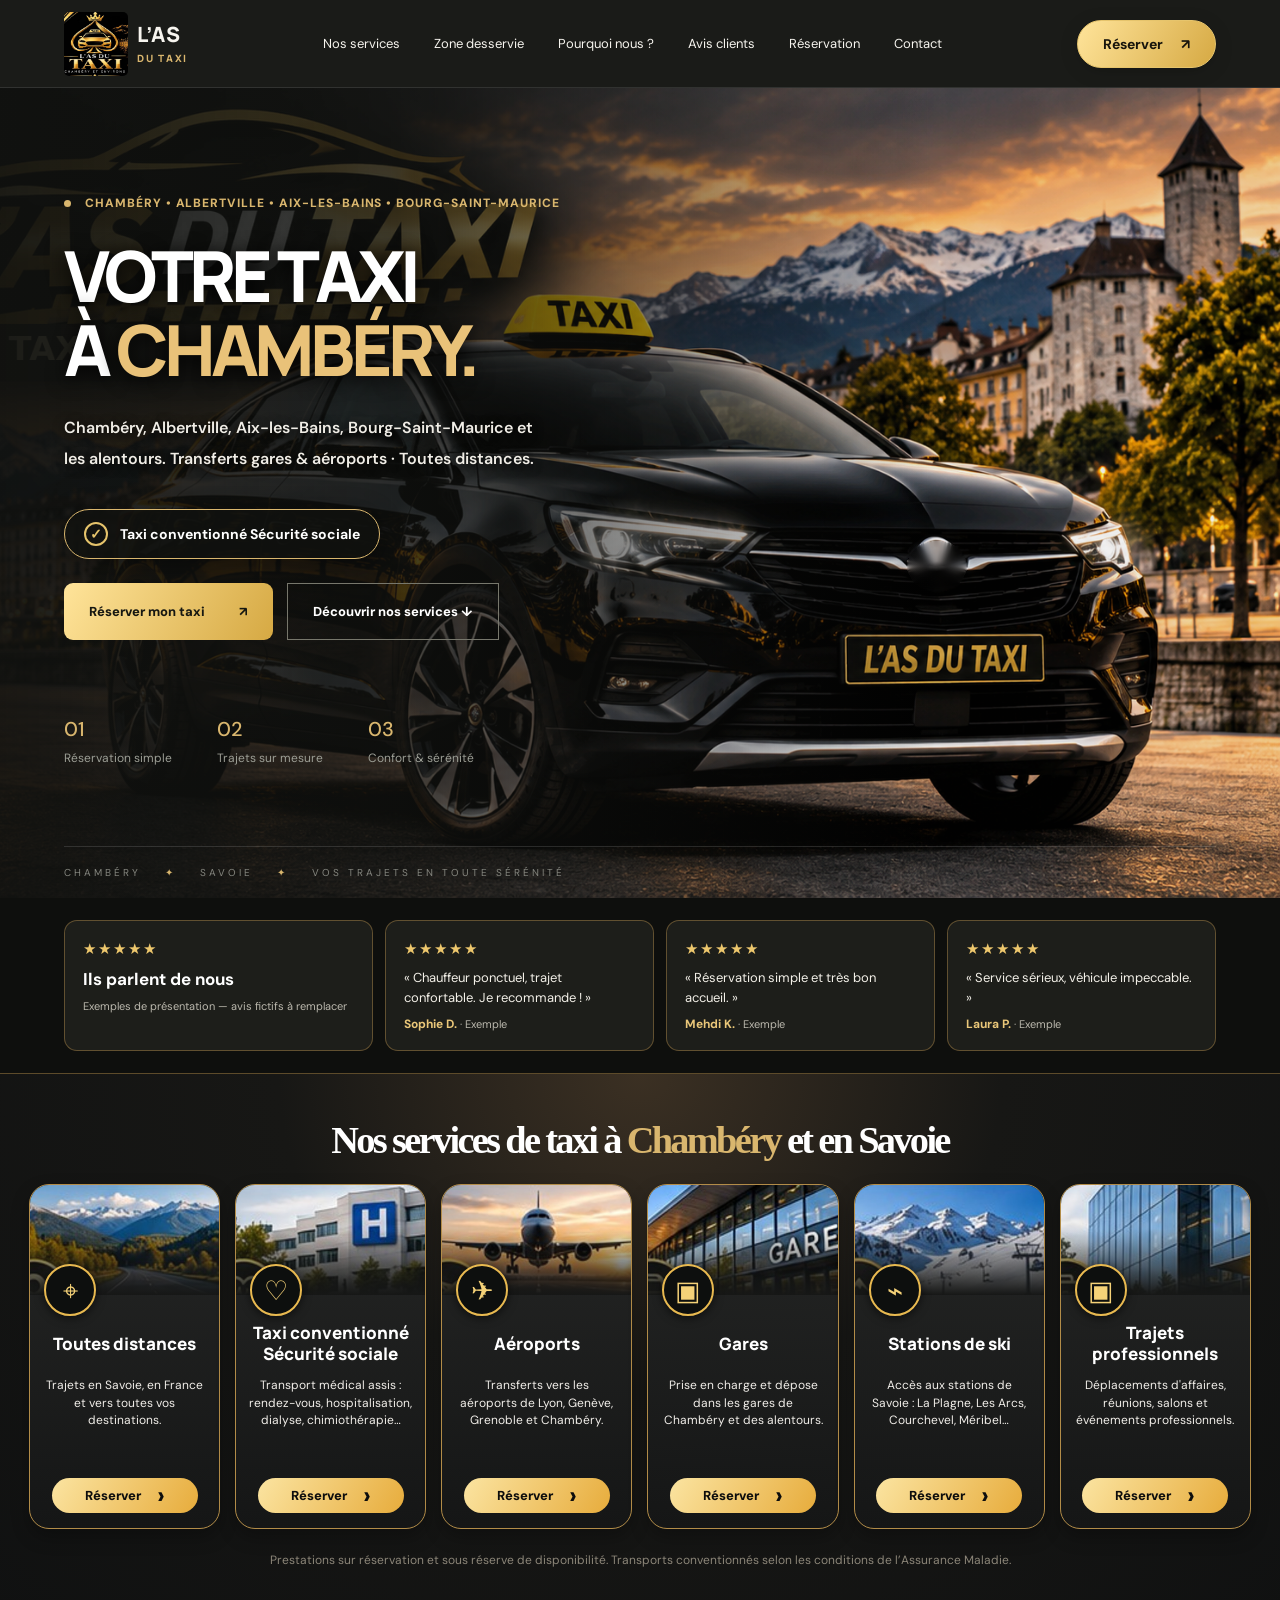
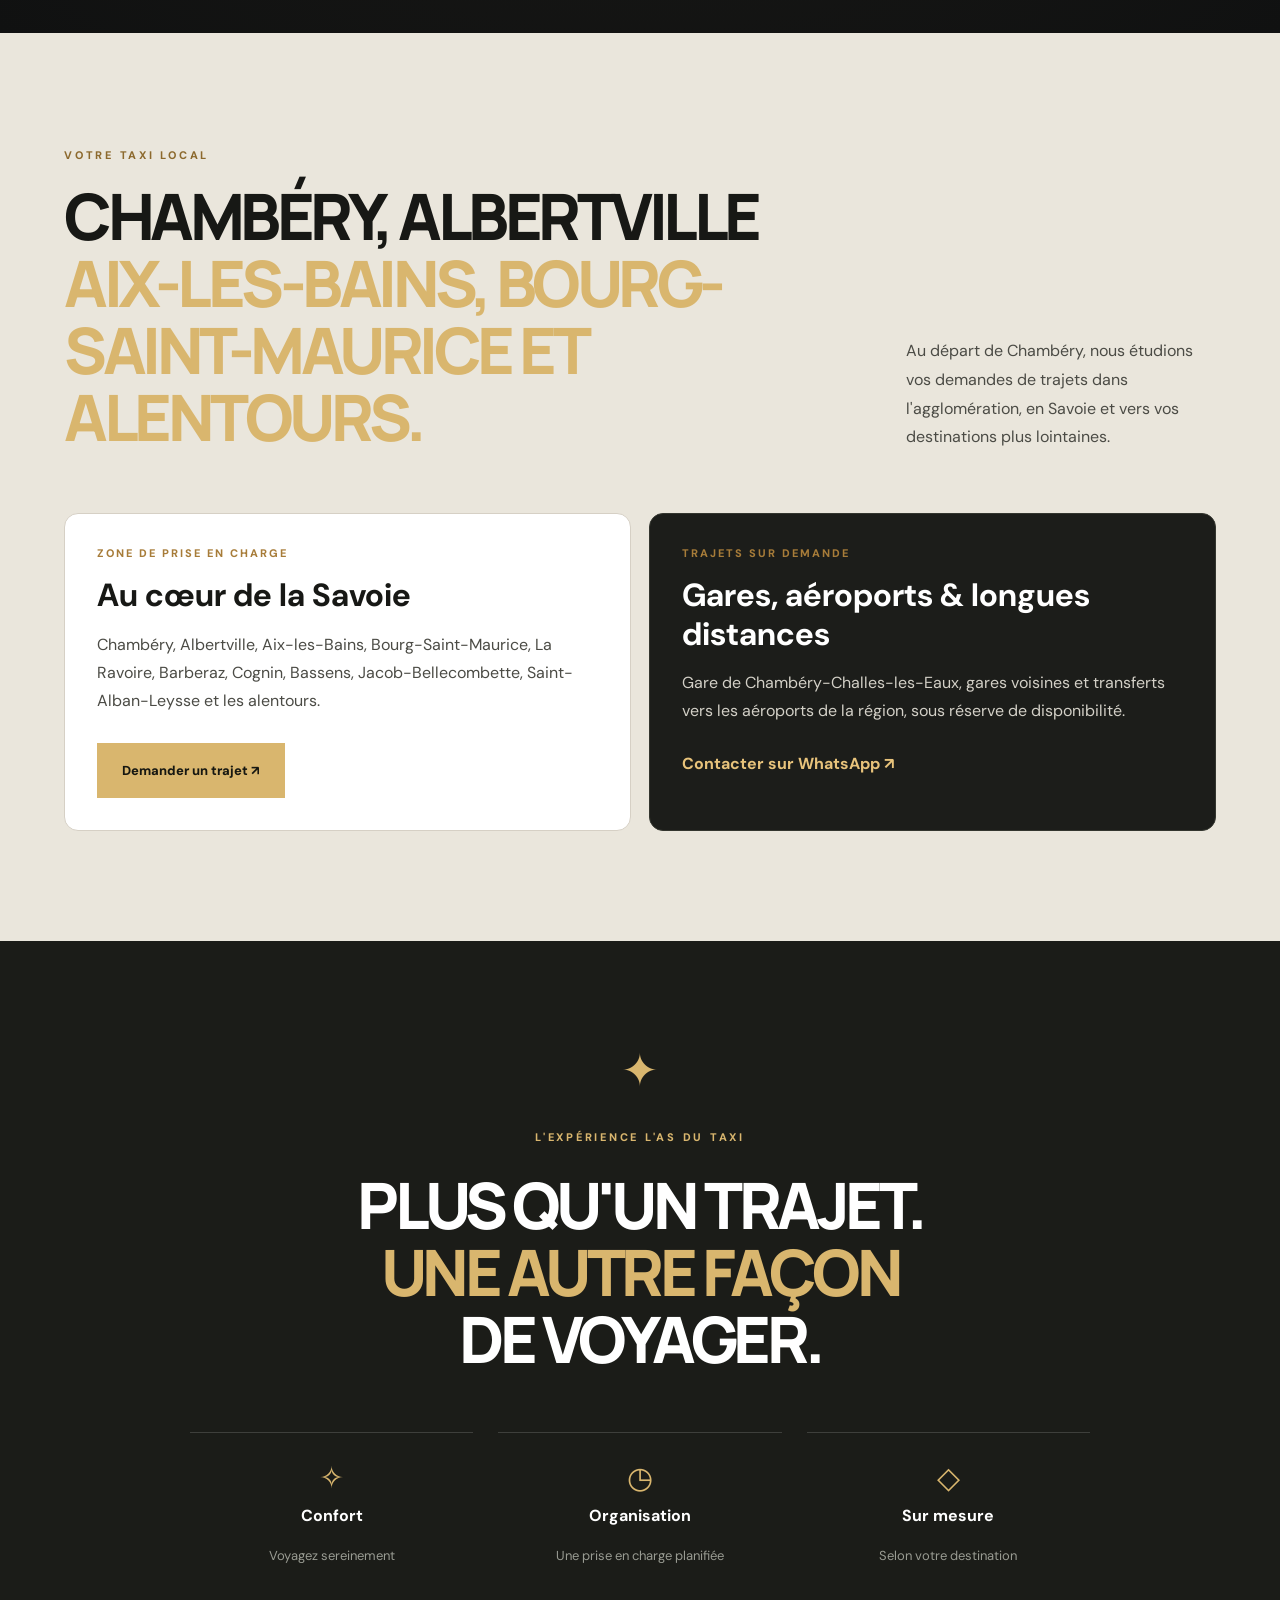
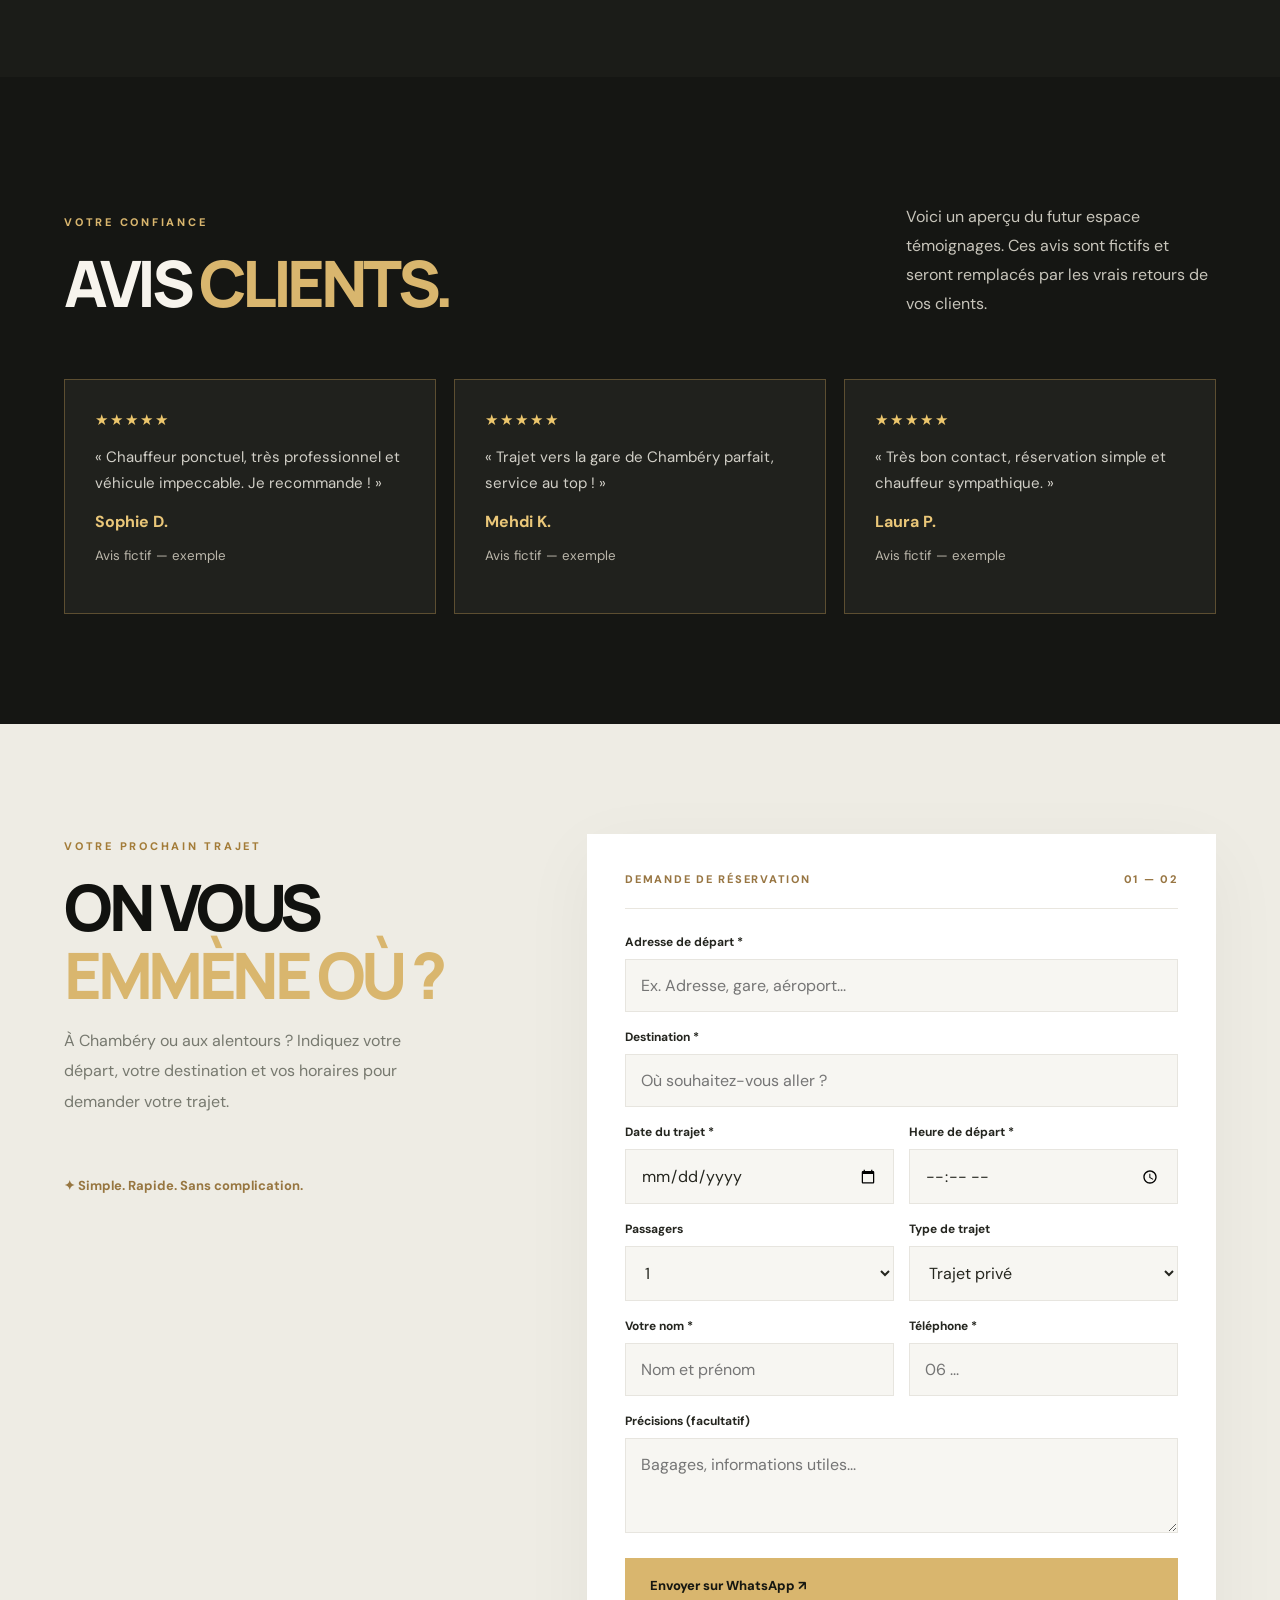
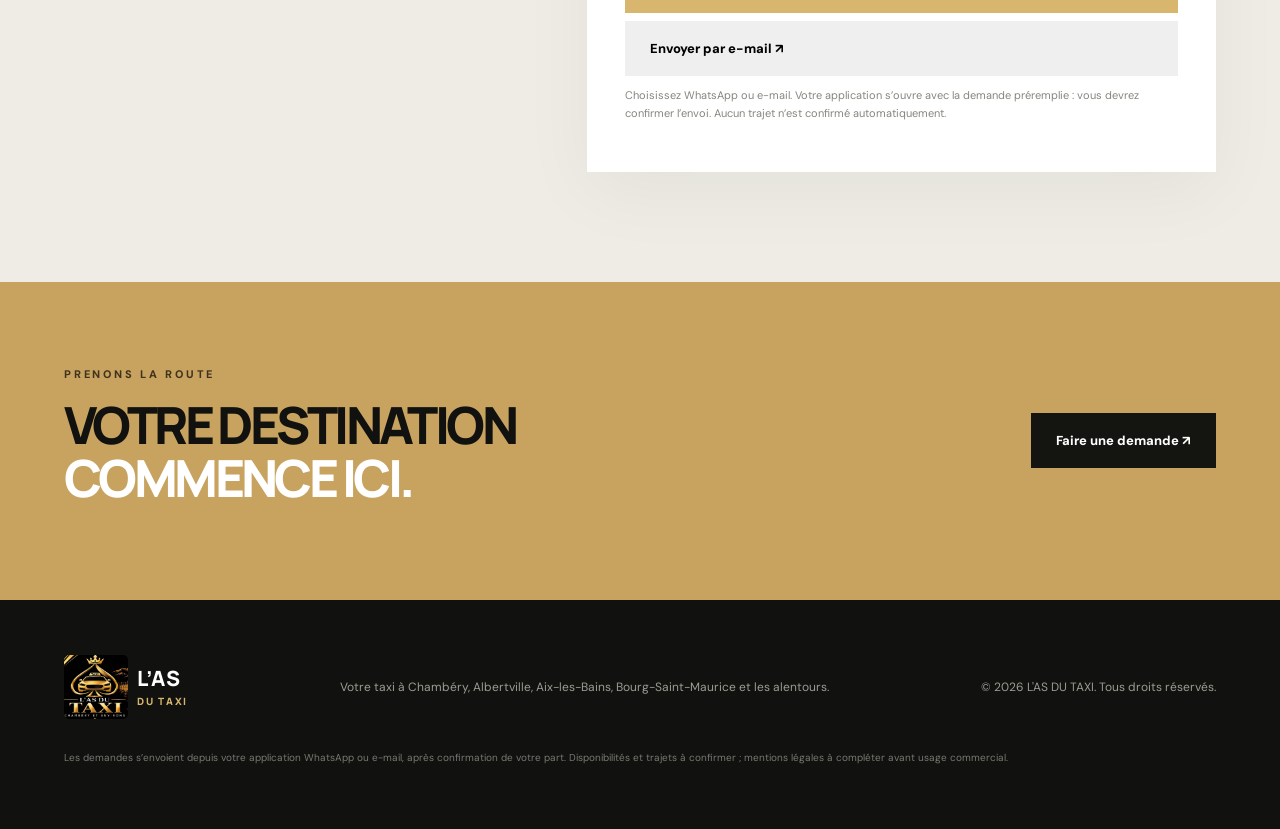
==== index.html @ c6fd7fb4 "Add files via upload" ====
<!doctype html><html lang="fr"><head><meta charset="UTF-8"><meta name="viewport" content="width=device-width, initial-scale=1"><meta name="theme-color" content="#11120f"><meta name="description" content="L'AS DU TAXI à Chambéry et ses alentours : trajets privés, gare de Chambéry, aéroports et déplacements en Savoie. Demandez votre réservation par WhatsApp ou e-mail."><title>L'AS DU TAXI | Taxi à Chambéry et ses alentours</title><link rel="preconnect" href="https://fonts.googleapis.com"><link rel="preconnect" href="https://fonts.gstatic.com" crossorigin><link href="https://fonts.googleapis.com/css2?family=DM+Sans:wght@400;500;600;700&family=Manrope:wght@400;500;600;700;800&display=swap" rel="stylesheet"><link rel="stylesheet" href="/style.css"></head><body><header class="header"><a class="brand" href="#accueil"><img class="brand-logo" src="/logo-las-du-taxi.jpg" alt="Logo L’AS DU TAXI, couronne et voiture dans un as de pique"><span class="brand-wordmark">L’AS <small>DU TAXI</small></span></a><nav id="nav"><a href="#services">Nos services</a><a href="#zone">Zone desservie</a><a href="#avantages">Pourquoi nous ?</a><a href="#avis">Avis clients</a><a href="#reservation">Réservation</a><a href="#contact">Contact</a></nav><a class="header-cta" href="#reservation">Réserver <span>↗</span></a><button class="menu" id="menu" aria-label="Ouvrir le menu" aria-expanded="false">☰</button></header><main><section class="hero" id="accueil"><div class="hero-glow"></div><div class="hero-inner"><div class="eyebrow"><span class="dot"></span> CHAMBÉRY • ALBERTVILLE • AIX-LES-BAINS • BOURG-SAINT-MAURICE</div><h1>VOTRE TAXI<br>À <em>CHAMBÉRY.</em></h1><p>Chambéry, Albertville, Aix-les-Bains, Bourg-Saint-Maurice et les alentours. Transferts gares &amp; aéroports · Toutes distances.</p><div class="hero-conventionne"><span aria-hidden="true">✓</span> Taxi conventionné Sécurité sociale</div><div class="hero-actions"><a class="btn btn-gold" href="#reservation">Réserver mon taxi <span>↗</span></a><a class="btn btn-outline" href="#services">Découvrir nos services ↓</a></div><div class="hero-facts"><div><strong>01</strong><span>Réservation simple</span></div><div><strong>02</strong><span>Trajets sur mesure</span></div><div><strong>03</strong><span>Confort & sérénité</span></div></div></div><div class="hero-visual"><div class="visual-circle"></div><div class="car-symbol">✦</div><div class="visual-text">PREMIUM<br><span>TRANSPORT</span></div><div class="visual-road"></div></div><div class="hero-bottom">CHAMBÉRY <span>✦</span> SAVOIE <span>✦</span> VOS TRAJETS EN TOUTE SÉRÉNITÉ</div></section><aside class="testimonial-strip" aria-label="Exemples d'avis clients"><div class="testimonial-strip-heading"><span class="mini-stars">★★★★★</span><strong>Ils parlent de nous</strong><small>Exemples de présentation — avis fictifs à remplacer</small></div><div class="mini-review"><span class="mini-stars">★★★★★</span><p>« Chauffeur ponctuel, trajet confortable. Je recommande ! »</p><b>Sophie D. <small>· Exemple</small></b></div><div class="mini-review"><span class="mini-stars">★★★★★</span><p>« Réservation simple et très bon accueil. »</p><b>Mehdi K. <small>· Exemple</small></b></div><div class="mini-review"><span class="mini-stars">★★★★★</span><p>« Service sérieux, véhicule impeccable. »</p><b>Laura P. <small>· Exemple</small></b></div></aside><section class="section services services-showcase" id="services"><h2 class="services-showcase-title">Nos services de taxi à <em>Chambéry</em> et en Savoie</h2><div class="service-photo-grid"><article class="service-photo-card"><div class="service-photo" style="background-image:url('/service-1.jpg')"></div><span class="service-photo-icon" aria-hidden="true">⌖</span><h3>Toutes distances</h3><p>Trajets en Savoie, en France et vers toutes vos destinations.</p><a href="#reservation" data-service="Trajet privé">Réserver <span aria-hidden="true">›</span></a></article><article class="service-photo-card"><div class="service-photo" style="background-image:url('/service-2.jpg')"></div><span class="service-photo-icon" aria-hidden="true">♡</span><h3>Taxi conventionné Sécurité sociale</h3><p>Transport médical assis : rendez-vous, hospitalisation, dialyse, chimiothérapie…</p><a href="#reservation" data-service="Taxi conventionné CPAM">Réserver <span aria-hidden="true">›</span></a></article><article class="service-photo-card"><div class="service-photo" style="background-image:url('/service-3.jpg')"></div><span class="service-photo-icon" aria-hidden="true">✈</span><h3>Aéroports</h3><p>Transferts vers les aéroports de Lyon, Genève, Grenoble et Chambéry.</p><a href="#reservation" data-service="Gare / Aéroport">Réserver <span aria-hidden="true">›</span></a></article><article class="service-photo-card"><div class="service-photo" style="background-image:url('/service-4.jpg')"></div><span class="service-photo-icon" aria-hidden="true">▣</span><h3>Gares</h3><p>Prise en charge et dépose dans les gares de Chambéry et des alentours.</p><a href="#reservation" data-service="Gare / Aéroport">Réserver <span aria-hidden="true">›</span></a></article><article class="service-photo-card"><div class="service-photo" style="background-image:url('/service-5.jpg')"></div><span class="service-photo-icon" aria-hidden="true">⌁</span><h3>Stations de ski</h3><p>Accès aux stations de Savoie : La Plagne, Les Arcs, Courchevel, Méribel…</p><a href="#reservation" data-service="Stations de ski">Réserver <span aria-hidden="true">›</span></a></article><article class="service-photo-card"><div class="service-photo" style="background-image:url('/service-6.jpg')"></div><span class="service-photo-icon" aria-hidden="true">▣</span><h3>Trajets professionnels</h3><p>Déplacements d'affaires, réunions, salons et événements professionnels.</p><a href="#reservation" data-service="Professionnel">Réserver <span aria-hidden="true">›</span></a></article></div><p class="service-footnote">Prestations sur réservation et sous réserve de disponibilité. Transports conventionnés selon les conditions de l’Assurance Maladie.</p></section><section class="section local-area" id="zone"><div class="section-head"><div><span class="kicker">VOTRE TAXI LOCAL</span><h2>CHAMBÉRY, ALBERTVILLE<br><em>AIX-LES-BAINS, BOURG-SAINT-MAURICE ET ALENTOURS.</em></h2></div><p>Au départ de Chambéry, nous étudions vos demandes de trajets dans l'agglomération, en Savoie et vers vos destinations plus lointaines.</p></div><div class="area-grid"><div class="area-panel"><span class="area-label">ZONE DE PRISE EN CHARGE</span><h3>Au cœur de la Savoie</h3><p>Chambéry, Albertville, Aix-les-Bains, Bourg-Saint-Maurice, La Ravoire, Barberaz, Cognin, Bassens, Jacob-Bellecombette, Saint-Alban-Leysse et les alentours.</p><a class="btn btn-gold" href="#reservation">Demander un trajet ↗</a></div><div class="area-panel area-panel-dark"><span class="area-label">TRAJETS SUR DEMANDE</span><h3>Gares, aéroports & longues distances</h3><p>Gare de Chambéry-Challes-les-Eaux, gares voisines et transferts vers les aéroports de la région, sous réserve de disponibilité.</p><a href="https://wa.me/33765702419" target="_blank" rel="noopener noreferrer">Contacter sur WhatsApp ↗</a></div></div></section><section class="statement" id="avantages"><div class="statement-icon">✦</div><span class="kicker">L'EXPÉRIENCE L'AS DU TAXI</span><h2>PLUS QU'UN TRAJET.<br><em>UNE AUTRE FAÇON</em><br>DE VOYAGER.</h2><div class="benefits"><div><span>✧</span><strong>Confort</strong><p>Voyagez sereinement</p></div><div><span>◷</span><strong>Organisation</strong><p>Une prise en charge planifiée</p></div><div><span>◇</span><strong>Sur mesure</strong><p>Selon votre destination</p></div></div></section><section class="section reviews" id="avis"><div class="section-head"><div><span class="kicker">VOTRE CONFIANCE</span><h2>AVIS <em>CLIENTS.</em></h2></div><p>Voici un aperçu du futur espace témoignages. Ces avis sont fictifs et seront remplacés par les vrais retours de vos clients.</p></div><div class="reviews-grid"><article class="review-card"><span class="review-stars">★★★★★</span><p>« Chauffeur ponctuel, très professionnel et véhicule impeccable. Je recommande ! »</p><strong>Sophie D.</strong><small>Avis fictif — exemple</small></article><article class="review-card"><span class="review-stars">★★★★★</span><p>« Trajet vers la gare de Chambéry parfait, service au top ! »</p><strong>Mehdi K.</strong><small>Avis fictif — exemple</small></article><article class="review-card"><span class="review-stars">★★★★★</span><p>« Très bon contact, réservation simple et chauffeur sympathique. »</p><strong>Laura P.</strong><small>Avis fictif — exemple</small></article></div></section><section class="section booking" id="reservation"><div class="booking-intro"><span class="kicker">VOTRE PROCHAIN TRAJET</span><h2>ON VOUS<br><em>EMMÈNE OÙ ?</em></h2><p>À Chambéry ou aux alentours ? Indiquez votre départ, votre destination et vos horaires pour demander votre trajet.</p><div class="booking-note">✦ Simple. Rapide. Sans complication.</div></div><form class="booking-form" id="bookingForm"><div class="form-top"><span>DEMANDE DE RÉSERVATION</span><span>01 — 02</span></div><div class="field"><label for="from">Adresse de départ *</label><input id="from" name="from" placeholder="Ex. Adresse, gare, aéroport..." required maxlength="180"></div><div class="field"><label for="to">Destination *</label><input id="to" name="to" placeholder="Où souhaitez-vous aller ?" required maxlength="180"></div><div class="two"><div class="field"><label for="date">Date du trajet *</label><input id="date" name="date" type="date" required></div><div class="field"><label for="time">Heure de départ *</label><input id="time" name="time" type="time" required></div></div><div class="two"><div class="field"><label for="passengers">Passagers</label><select id="passengers" name="passengers"><option>1</option><option>2</option><option>3</option><option>4</option><option>5</option><option>6</option><option>7</option><option>8</option></select></div><div class="field"><label for="service">Type de trajet</label><select id="service" name="service"><option>Trajet privé</option><option>Gare / Aéroport</option><option>Professionnel</option><option>Stations de ski</option><option>Taxi conventionné CPAM</option><option>Autre</option></select></div></div><div class="two"><div class="field"><label for="name">Votre nom *</label><input id="name" name="name" autocomplete="name" placeholder="Nom et prénom" required maxlength="100"></div><div class="field"><label for="phone">Téléphone *</label><input id="phone" name="phone" autocomplete="tel" type="tel" placeholder="06 ..." required maxlength="30"></div></div><div class="field"><label for="details">Précisions (facultatif)</label><textarea id="details" name="details" rows="3" maxlength="500" placeholder="Bagages, informations utiles..."></textarea></div><div class="booking-actions"><button class="btn btn-gold submit" type="submit" data-channel="whatsapp">Envoyer sur WhatsApp ↗</button><button class="btn btn-email submit" type="submit" data-channel="email">Envoyer par e-mail ↗</button></div><p class="form-disclaimer">Choisissez WhatsApp ou e-mail. Votre application s’ouvre avec la demande préremplie : vous devrez confirmer l’envoi. Aucun trajet n’est confirmé automatiquement.</p><div class="form-message" id="formMessage" aria-live="polite"></div></form></section><section class="contact" id="contact"><div><span class="kicker">PRENONS LA ROUTE</span><h2>VOTRE DESTINATION<br><em>COMMENCE ICI.</em></h2></div><a href="#reservation" class="btn btn-gold">Faire une demande ↗</a></section></main><footer><a class="brand" href="#accueil"><img class="brand-logo" src="/logo-las-du-taxi.jpg" alt="Logo L’AS DU TAXI, couronne et voiture dans un as de pique"><span class="brand-wordmark">L’AS <small>DU TAXI</small></span></a><p>Votre taxi à Chambéry, Albertville, Aix-les-Bains, Bourg-Saint-Maurice et les alentours.</p><span>© <span id="year"></span> L'AS DU TAXI. Tous droits réservés.</span><p class="footer-note">Les demandes s’envoient depuis votre application WhatsApp ou e-mail, après confirmation de votre part. Disponibilités et trajets à confirmer ; mentions légales à compléter avant usage commercial.</p></footer><script src="/script.js"></script></body></html>
---- style.css ----
:root{--dark:#11120f;--dark2:#191a16;--gold:#d9b66e;--cream:#f5f3ec;--muted:#a8a89f}*{box-sizing:border-box}html{scroll-behavior:smooth}body{margin:0;background:var(--cream);color:var(--dark);font-family:'DM Sans',sans-serif}a{text-decoration:none;color:inherit}button,input,select,textarea{font:inherit}.header{height:88px;background:#11120ff5;position:sticky;top:0;z-index:20;display:flex;align-items:center;justify-content:space-between;padding:0 max(5%,calc((100vw - 1380px)/2));color:white;border-bottom:1px solid #ffffff1a}.brand{display:flex;align-items:center;gap:12px;font-family:Manrope,sans-serif;font-size:21px;font-weight:800;letter-spacing:.07em;line-height:.9}.brand small{display:block;font-size:10px;letter-spacing:.34em;margin-top:6px;color:var(--gold)}.brand-mark{width:46px;height:46px;border:1px solid var(--gold);border-radius:50%;display:grid;place-items:center;font-size:25px;position:relative;color:var(--gold)}.brand-mark span{font-size:9px;position:absolute;right:5px;top:6px}.header nav{display:flex;gap:34px;font-size:13px;color:#d8d8d1}.header nav a:hover{color:var(--gold)}.header-cta{border:1px solid #d9b66e80;padding:14px 18px;font-size:12px;font-weight:700}.header-cta span{margin-left:15px;color:var(--gold)}.menu{display:none;background:none;color:white;border:0;font-size:27px}.hero{min-height:730px;background:var(--dark);color:white;position:relative;overflow:hidden;padding:105px max(5%,calc((100vw - 1380px)/2)) 0}.hero-glow{position:absolute;width:650px;height:650px;background:radial-gradient(circle,#bc965327,transparent 65%);right:1%;top:3%}.hero-inner{position:relative;z-index:2;max-width:790px}.eyebrow,.kicker{font-size:11px;letter-spacing:.25em;font-weight:800;color:var(--gold)}.dot{display:inline-block;width:7px;height:7px;border-radius:50%;background:var(--gold);margin-right:10px}.hero h1,.section h2,.statement h2,.contact h2{font-family:Manrope,sans-serif;font-size:clamp(48px,6.4vw,100px);line-height:1.05;letter-spacing:-.07em;font-weight:800;margin:26px 0}.hero h1 em,.section h2 em,.statement h2 em,.contact h2 em{font-style:normal;color:var(--gold)}.hero-inner>p{max-width:480px;color:#b9bab1;font-size:16px;line-height:1.9}.hero-actions{display:flex;gap:14px;margin-top:34px;flex-wrap:wrap}.btn{display:inline-flex;align-items:center;justify-content:space-between;gap:34px;padding:19px 25px;font-size:13px;font-weight:800;cursor:pointer;border:0;transition:transform .2s}.btn:hover{transform:translateY(-3px)}.btn-gold{background:var(--gold);color:#161711}.btn-outline{border:1px solid #77776c;color:white}.hero-facts{display:flex;gap:45px;margin-top:76px;padding-bottom:80px}.hero-facts div{display:flex;flex-direction:column;gap:8px}.hero-facts strong{font-size:20px;color:var(--gold);font-weight:500}.hero-facts span{font-size:12px;color:#9c9e95}.hero-visual{position:absolute;right:0;top:100px;width:46%;height:520px;opacity:.95;pointer-events:none}.visual-circle{position:absolute;width:480px;height:480px;max-width:95%;border:1px solid #d9b66e55;border-radius:50%;top:5%;left:5%;box-shadow:0 0 0 65px #d9b66e07,0 0 0 135px #d9b66e04}.car-symbol{font-size:300px;line-height:1;color:#d9b66e15;position:absolute;left:18%;top:10%}.visual-text{position:absolute;top:45%;left:18%;font-family:Manrope;font-weight:800;letter-spacing:.12em;font-size:clamp(38px,5vw,78px);color:#d9b66e38;line-height:1}.visual-text span{font-size:.25em;letter-spacing:.5em;color:var(--gold)}.visual-road{position:absolute;bottom:0;right:0;width:95%;height:2px;background:linear-gradient(90deg,transparent,var(--gold),transparent);transform:rotate(-13deg)}.hero-bottom{position:relative;border-top:1px solid #ffffff21;padding:19px 0;color:#85867f;font-size:10px;letter-spacing:.3em}.hero-bottom span{color:var(--gold);padding:0 18px}.section{padding:110px max(5%,calc((100vw - 1380px)/2))}.section-head{display:flex;align-items:end;justify-content:space-between;gap:35px;margin-bottom:45px}.section h2{font-size:clamp(40px,5vw,68px);margin:18px 0}.section-head p{max-width:310px;line-height:1.8;color:#74766f}.services .kicker,.booking .kicker{color:#a37c38}.service-grid{display:grid;grid-template-columns:repeat(3,1fr);gap:18px}.service-card{background:#fff;padding:35px;min-height:350px;display:flex;flex-direction:column;border:1px solid #e7e4da;transition:transform .2s}.service-card:hover{transform:translateY(-5px)}.service-number{font-size:11px;color:#aaa69b;letter-spacing:.15em}.service-icon{font-size:48px;color:#a98345;margin:36px 0 20px}.service-card h3{font-family:Manrope;font-size:21px;margin:0 0 12px}.service-card p{font-size:14px;color:#77796f;line-height:1.8;margin:0 0 30px}.service-card a{margin-top:auto;color:#96713b;font-weight:800;font-size:12px}.statement{background:#1b1c18;color:white;text-align:center;padding:100px 20px}.statement-icon{font-size:45px;color:var(--gold);margin-bottom:25px}.statement h2{font-size:clamp(35px,5vw,72px);margin:25px 0 60px}.benefits{display:flex;max-width:900px;margin:auto;justify-content:space-around;gap:25px}.benefits div{flex:1;border-top:1px solid #ffffff27;padding-top:25px;display:flex;flex-direction:column;gap:8px}.benefits span{font-size:30px;color:var(--gold)}.benefits strong{font-size:16px}.benefits p{color:#999b92;font-size:13px}.booking{display:grid;grid-template-columns:.8fr 1.2fr;gap:9%;background:#eeece4}.booking-intro p{color:#77796f;line-height:1.9;max-width:360px}.booking-note{margin-top:60px;color:#977640;font-size:13px;font-weight:700}.booking-form{background:white;padding:38px;box-shadow:0 20px 70px #1617110c}.form-top{display:flex;justify-content:space-between;color:#987643;font-size:11px;letter-spacing:.16em;font-weight:800;border-bottom:1px solid #e9e6df;padding-bottom:22px;margin-bottom:25px}.field{display:flex;flex-direction:column;gap:9px;margin-bottom:17px}.field label{font-size:12px;font-weight:700}.field input,.field select,.field textarea{width:100%;background:#f7f6f2;border:1px solid #e7e5df;border-radius:0;padding:15px;color:#25261f;outline:none;min-width:0}.field input:focus,.field select:focus,.field textarea:focus{border-color:#b99a5c}.two{display:grid;grid-template-columns:1fr 1fr;gap:15px}.submit{width:100%;margin-top:8px}.form-disclaimer{font-size:11px;color:#85867f;line-height:1.6}.form-message{font-size:13px;color:#8c672c}.contact{background:#c8a360;display:flex;justify-content:space-between;align-items:center;padding:80px max(5%,calc((100vw - 1380px)/2));gap:30px}.contact .kicker{color:#40331e}.contact h2{font-size:clamp(35px,4vw,60px);margin:15px 0}.contact h2 em{color:white}.contact .btn{background:#141510;color:white}footer{background:#11120f;color:white;padding:55px max(5%,calc((100vw - 1380px)/2));display:flex;align-items:center;justify-content:space-between;gap:22px;flex-wrap:wrap}footer>p,footer>span{font-size:12px;color:#9b9c94}.footer-note{width:100%;font-size:10px!important;color:#777970!important}@media(max-width:1000px){.header nav{gap:15px}.hero-visual{opacity:.3}.booking{gap:4%}}@media(max-width:760px){.header{height:75px;padding:0 5%}.header nav{display:none;position:absolute;top:75px;left:0;right:0;background:#1b1c18;padding:25px;flex-direction:column;gap:25px}.header nav.open{display:flex}.header-cta{display:none}.menu{display:block}.hero{padding:90px 6% 0;min-height:auto}.hero h1{font-size:clamp(43px,10vw,72px)}.hero-visual{width:100%;right:-30%;top:120px;opacity:.2}.hero-facts{gap:20px;justify-content:space-between;margin-top:65px;padding-bottom:60px}.hero-facts span{font-size:10px}.hero-bottom{font-size:8px}.section{padding:75px 6%}.section-head{display:block}.service-grid{grid-template-columns:1fr}.service-card{min-height:270px}.service-icon{margin:22px 0}.benefits{flex-direction:column}.booking{grid-template-columns:1fr;gap:30px}.booking-note{margin-top:25px}.booking-form{padding:23px}.contact{padding:65px 6%;display:block}.contact .btn{margin-top:20px}footer{padding:45px 6%}.two{gap:10px}}@media(max-width:380px){.two{grid-template-columns:1fr}.hero-actions .btn{width:100%}}
/* Version photo premium */
.hero{background:linear-gradient(90deg,#10110ff2 0%,#10110fe8 43%,#10110f35 100%),url('/taxi-premium.png') center right/cover no-repeat!important;min-height:740px}
.hero-glow,.hero-visual{display:none!important}
.hero-inner{position:relative;z-index:2;max-width:780px}
.hero h1{text-shadow:0 3px 30px #0009}
.service-card{position:relative;overflow:hidden;padding-top:205px!important;background:#171817!important}
.service-card::before{content:'';position:absolute;inset:0 0 auto;height:185px;background-position:center;background-size:cover;filter:saturate(.85)}
.service-card:nth-child(1)::before{background-image:linear-gradient(0deg,#17181722,#17181722),url('https://images.unsplash.com/photo-1436491865332-7a61a109cc05?w=1000&q=85')}
.service-card:nth-child(2)::before{background-image:linear-gradient(0deg,#17181722,#17181722),url('/taxi-premium.png')}
.service-card:nth-child(3)::before{background-image:linear-gradient(0deg,#17181722,#17181722),url('https://images.unsplash.com/photo-1486406146926-c627a92ad1ab?w=1000&q=85')}
.service-card>*{position:relative;z-index:1}
@media(max-width:700px){.hero{background:linear-gradient(180deg,#10110ff0 0%,#10110fe0 50%,#10110f7d 100%),url('/taxi-premium.png') 60% center/cover no-repeat!important;min-height:700px}.service-card{padding-top:195px!important}}

/* Premium accessibility: readable content on dark service cards */
.service-card{color:#f8f6f0!important;border-color:#34342f!important}
.service-card h3{color:#ffffff!important}
.service-card p{color:#d0d0c8!important}
.service-card .service-number{color:#e1c58d!important}
.service-card .service-icon{color:#e5bf73!important}
.service-card a{color:#f0cb83!important}
.service-card a:hover{text-decoration:underline}
.service-card:focus-within{outline:2px solid #e5bf73;outline-offset:2px}
/* Explicit contrast for the remaining dark sections */
.hero h1,.statement h2,.statement .benefits strong,footer .brand{color:#ffffff}
.header nav a,.header .brand{color:#f7f5ef}
.booking-form,.booking-form label{color:#24251f}

/* Mobile hero: full-width taxi photo above legible content */
@media (max-width:700px){
 .hero{background:#11120f!important;padding:0 0 0!important;min-height:0!important;display:flex;flex-direction:column}
 .hero::before{content:"";display:block;position:relative;width:100%;height:clamp(245px,70vw,420px);background:url('/taxi-premium.png') 53% 49%/cover no-repeat;flex-shrink:0}
 .hero::after{content:"";position:absolute;top:clamp(200px,59vw,355px);left:0;right:0;height:80px;background:linear-gradient(transparent,#11120f);pointer-events:none}
 .hero-inner{padding:18px 6% 0;max-width:100%;z-index:2}
 .hero h1{font-size:clamp(39px,9vw,60px);line-height:1.08;margin:17px 0}
 .hero-inner>p{font-size:14px;line-height:1.65;color:#e3e1d9}
 .hero-actions{margin-top:24px;display:grid;grid-template-columns:1fr;gap:10px}
 .hero-actions .btn{width:100%;justify-content:center;text-align:center;padding:17px 18px}
 .hero-facts{margin-top:30px;padding-bottom:26px;gap:12px;flex-wrap:wrap;justify-content:flex-start}
 .hero-facts div{min-width:80px;flex:1}
 .hero-facts strong{font-size:17px}
 .hero-bottom{padding:16px 6%;line-height:1.8;text-align:center}
 .hero-bottom span{padding:0 7px}
}

/* Chambéry : repères géographiques et section dédiée */
.local-area{background:#eae6dc;color:#191a18}.local-area h2,.local-area h3{color:#171815}.local-area .section-head p{color:#4b4b45}.local-area .kicker{color:#8c692d}.area-grid{display:grid;grid-template-columns:1fr 1fr;gap:18px;margin-top:35px}.area-panel{background:#fff;border:1px solid #d6d0c5;border-radius:14px;padding:32px;display:flex;flex-direction:column;align-items:flex-start;gap:16px}.area-panel h3{font-size:clamp(23px,3vw,32px);line-height:1.2;margin:0}.area-panel p{color:#4b4b45;line-height:1.75;margin:0 0 12px}.area-label{font-size:11px;font-weight:800;letter-spacing:2px;color:#a77c39}.area-panel-dark{background:#1c1d1a;border-color:#34362f}.area-panel-dark h3{color:#fff}.area-panel-dark p{color:#d3d0c7}.area-panel-dark a{color:#e8c37b;font-weight:700}.hero .eyebrow{letter-spacing:2px}.hero h1 em{color:#e9c279}
@media(max-width:700px){.area-grid{grid-template-columns:1fr}.area-panel{padding:25px}.hero .eyebrow{font-size:11px;letter-spacing:1.2px}}

/* Premium banner refresh — original Opel image preserved */
.header-cta{background:linear-gradient(120deg,#ffe49a,#d6a943);color:#17140c;border:1px solid #e6c46c;border-radius:40px;padding:14px 25px;font-size:14px;box-shadow:0 4px 18px #0003}
.header-cta span{color:#17140c}.header-cta:hover{filter:brightness(1.09)}
.hero-conventionne{display:inline-flex;align-items:center;gap:12px;border:1px solid #d9b66e;border-radius:50px;background:#10110fca;color:#fff;padding:12px 19px;font-size:14px;font-weight:700;margin-top:19px;box-shadow:0 4px 25px #0006}
.hero-conventionne span{display:inline-grid;place-items:center;width:24px;height:24px;border:2px solid #e6c46c;border-radius:50%;color:#e6c46c}
.hero-inner>p{color:#f0ede6;text-shadow:0 2px 12px #000;font-weight:600}
.hero-actions{margin-top:24px}.hero-actions .btn-gold{background:linear-gradient(120deg,#ffe49a,#d6a943);border-radius:9px}
@media(min-width:701px){.hero{background:linear-gradient(90deg,#10110ff2 0%,#10110fce 31%,#10110f10 73%),url('/taxi-premium.png') center right/cover no-repeat!important}.hero-inner{max-width:600px}.hero h1{font-size:clamp(46px,5.5vw,79px)}}
@media(max-width:700px){.header-cta{display:inline-flex;padding:11px 14px;font-size:12px;margin-left:auto;margin-right:14px}.header-cta span{display:none}.hero-conventionne{font-size:12px;padding:10px 12px;margin-top:12px;max-width:100%}.hero-conventionne span{flex-shrink:0}.hero::before{background-position:55% center!important}.hero-inner{padding-top:25px}.hero-actions{margin-top:20px}}
@media(max-width:380px){.brand{font-size:17px}.brand-mark{width:35px;height:35px}.header-cta{padding:10px 11px;margin-right:8px}}

/* Services inspirés d’une grille de prestations, adaptés à l’identité L’AS DU TAXI */
.service-grid-expanded{display:grid;grid-template-columns:repeat(3,minmax(0,1fr));gap:18px;align-items:stretch}.service-card-new{display:flex;flex-direction:column;min-width:0;min-height:290px;transition:transform .25s ease,border-color .25s ease,box-shadow .25s ease}.service-card-new:hover{transform:translateY(-5px);border-color:#c8a65d;box-shadow:0 18px 36px rgba(0,0,0,.12)}.service-card-new .service-icon{font-size:30px;line-height:1.2}.service-card-new h3{line-height:1.25}.service-card-new p{flex:1}.service-card-new a{display:inline-flex;justify-content:space-between;align-items:center;gap:12px;margin-top:20px}.service-footnote{font-size:12px;opacity:.7;margin-top:22px;line-height:1.6}@media(max-width:900px){.service-grid-expanded{grid-template-columns:repeat(2,minmax(0,1fr))}}@media(max-width:600px){.service-grid-expanded{grid-template-columns:1fr;gap:14px}.service-card-new{min-height:0;padding:25px}.service-card-new p{margin-bottom:8px}}

.hero{background-image:linear-gradient(90deg,rgba(8,9,9,.96) 0%,rgba(8,9,9,.84) 35%,rgba(8,9,9,.33) 70%,rgba(8,9,9,.08) 100%),url('/taxi-premium.png');background-size:cover;background-position:center}.hero-visual{display:none}.hero-inner{max-width:720px}.hero h1{text-shadow:0 3px 20px #000}.reviews{background:#151613;color:#f7f4ed}.reviews .section-head p{color:#c8c5bb}.reviews-grid{display:grid;grid-template-columns:repeat(3,minmax(0,1fr));gap:18px}.review-card{border:1px solid #a8874b70;background:#20211d;padding:30px;display:flex;flex-direction:column;gap:15px;min-height:235px}.review-mark{color:#e3bc70;font-size:28px}.review-card h3{margin:0;font-size:20px}.review-card p{color:#d1cfc7;line-height:1.7;margin:0}.review-author{color:#d9b66e;font-size:12px;margin-top:auto}@media(max-width:760px){.hero{background-image:linear-gradient(90deg,rgba(8,9,9,.94),rgba(8,9,9,.70)),url('/taxi-premium.png');background-position:60% center}.reviews-grid{grid-template-columns:1fr}}

/* Customer review preview directly beneath the Opel banner */
.testimonial-strip{display:grid;grid-template-columns:1.15fr repeat(3,1fr);gap:12px;background:#0e0f0d;padding:22px max(5%,calc((100vw - 1380px)/2));color:#fff;border-bottom:1px solid #b9904c77}
.testimonial-strip-heading,.mini-review{border:1px solid #b9904c70;background:#1d1e1a;border-radius:13px;padding:18px;display:flex;flex-direction:column;gap:9px;min-width:0}
.testimonial-strip-heading strong{font-size:17px}.testimonial-strip-heading small,.mini-review small{color:#bcb9ae;font-size:11px}.mini-stars,.review-stars{color:#edc76d;letter-spacing:2px;font-size:15px}.mini-review p{margin:0;color:#f3f0e8;font-size:13px;line-height:1.5}.mini-review b{font-size:12px;color:#eac779}.mini-review b small{font-weight:400}.reviews .review-card{min-height:235px}.reviews .review-card strong{color:#eac779}.reviews .review-card small{color:#bbb7ab}.reviews .review-card p{font-size:15px}
@media(max-width:1050px){.testimonial-strip{grid-template-columns:repeat(2,minmax(0,1fr))}}
@media(max-width:600px){.testimonial-strip{grid-template-columns:1fr;padding:16px 5%;gap:10px}.testimonial-strip-heading,.mini-review{padding:14px}.mini-review p{font-size:13px}}

.services-showcase{background:radial-gradient(ellipse at 50% 0%,#3b3023 0%,#171715 40%,#101111 100%)!important;color:#fff;padding:46px 2.3% 62px!important}
.services-showcase-title{text-align:center!important;font-family:Georgia,serif!important;font-size:clamp(27px,3vw,43px)!important;line-height:1.18;margin:0 0 24px!important;font-weight:700}
.services-showcase-title em{color:#e8bb60;font-style:normal}
.service-photo-grid{display:grid;grid-template-columns:repeat(6,minmax(0,1fr));gap:15px}
.service-photo-card{border:1px solid #b28c48;border-radius:20px;background:linear-gradient(#252625,#151616);position:relative;overflow:hidden;display:flex;flex-direction:column;align-items:center;text-align:center;min-height:345px;padding:0 13px 15px;box-shadow:0 8px 18px #0004}
.service-photo{height:110px;width:calc(100% + 26px);margin:0 -13px 25px;background-size:cover;background-position:center}
.service-photo:after{content:"";display:block;width:100%;height:100%;background:linear-gradient(0deg,#161716,transparent 60%)}
.service-photo-icon{position:absolute;top:79px;left:14px;width:52px;height:52px;border-radius:50%;display:grid;place-items:center;border:2px solid #e8b950;background:#0d0f0e;color:#f5d278;font-size:27px;box-shadow:0 2px 10px #0009}
.service-photo-card h3{font:800 17px/1.2 Manrope,Arial,sans-serif;color:#fff;margin:3px 0 13px;min-height:41px;display:flex;align-items:center;justify-content:center}
.service-photo-card p{font:400 12px/1.45 'DM Sans',Arial,sans-serif;color:#f1eee9;margin:0 0 16px;flex:1}
.service-photo-card a{display:flex;align-items:center;justify-content:center;gap:16px;width:90%;padding:9px 8px;border-radius:24px;background:linear-gradient(120deg,#fbe4a1,#e7ac3c);color:#0d0d0d;font-weight:800;font-size:13px;text-decoration:none}
.service-photo-card a span{font-size:25px;line-height:12px}
.service-photo-card a:hover{filter:brightness(1.1);transform:translateY(-1px)}
.services-showcase .service-footnote{text-align:center;color:#bfb6a4;margin:22px auto 0}
@media(max-width:1100px){.service-photo-grid{grid-template-columns:repeat(3,minmax(0,1fr))}.service-photo-card{min-height:330px}}
@media(max-width:650px){.services-showcase{padding:40px 5% 55px!important}.service-photo-grid{grid-template-columns:repeat(2,minmax(0,1fr));gap:11px}.service-photo-card{padding:0 9px 13px;min-height:315px}.service-photo{width:calc(100% + 18px);margin:0 -9px 24px;height:100px}.service-photo-icon{top:73px;left:10px;width:44px;height:44px;font-size:23px}.service-photo-card h3{font-size:14px}.service-photo-card p{font-size:11px}.service-photo-card a{font-size:12px;width:100%}}
@media(max-width:370px){.service-photo-grid{grid-template-columns:1fr}.service-photo-card{min-height:275px}}

.brand{display:flex;align-items:center;gap:9px}.brand-logo{width:64px;height:64px;object-fit:cover;object-position:center;border-radius:5px;flex-shrink:0}.brand-wordmark{display:flex;flex-direction:column;line-height:1.1}.brand-wordmark small{letter-spacing:.17em}.hero .eyebrow{max-width:100%;font-size:clamp(9px,1vw,12px);letter-spacing:.08em;line-height:1.7}@media(max-width:700px){.brand-logo{width:52px;height:52px}.brand-wordmark{font-size:20px}.hero .eyebrow{font-size:10px;line-height:1.65}}
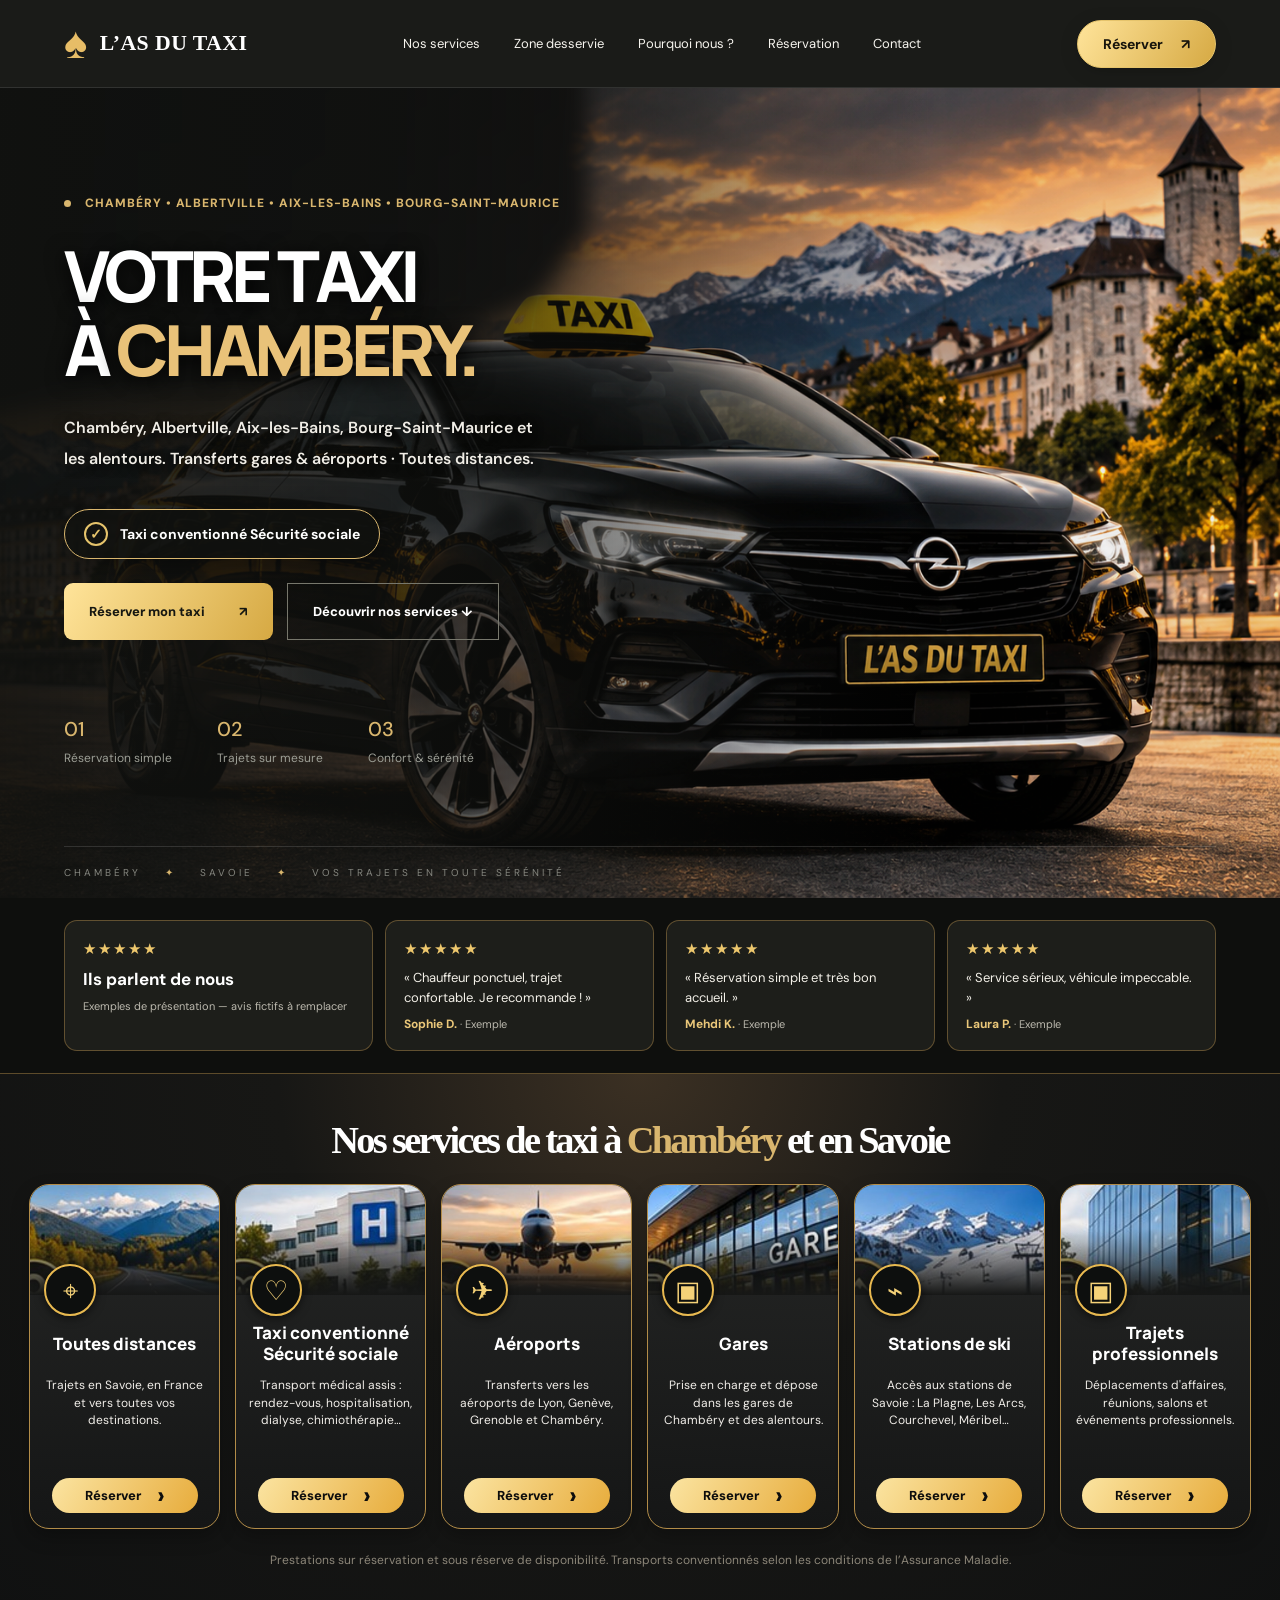
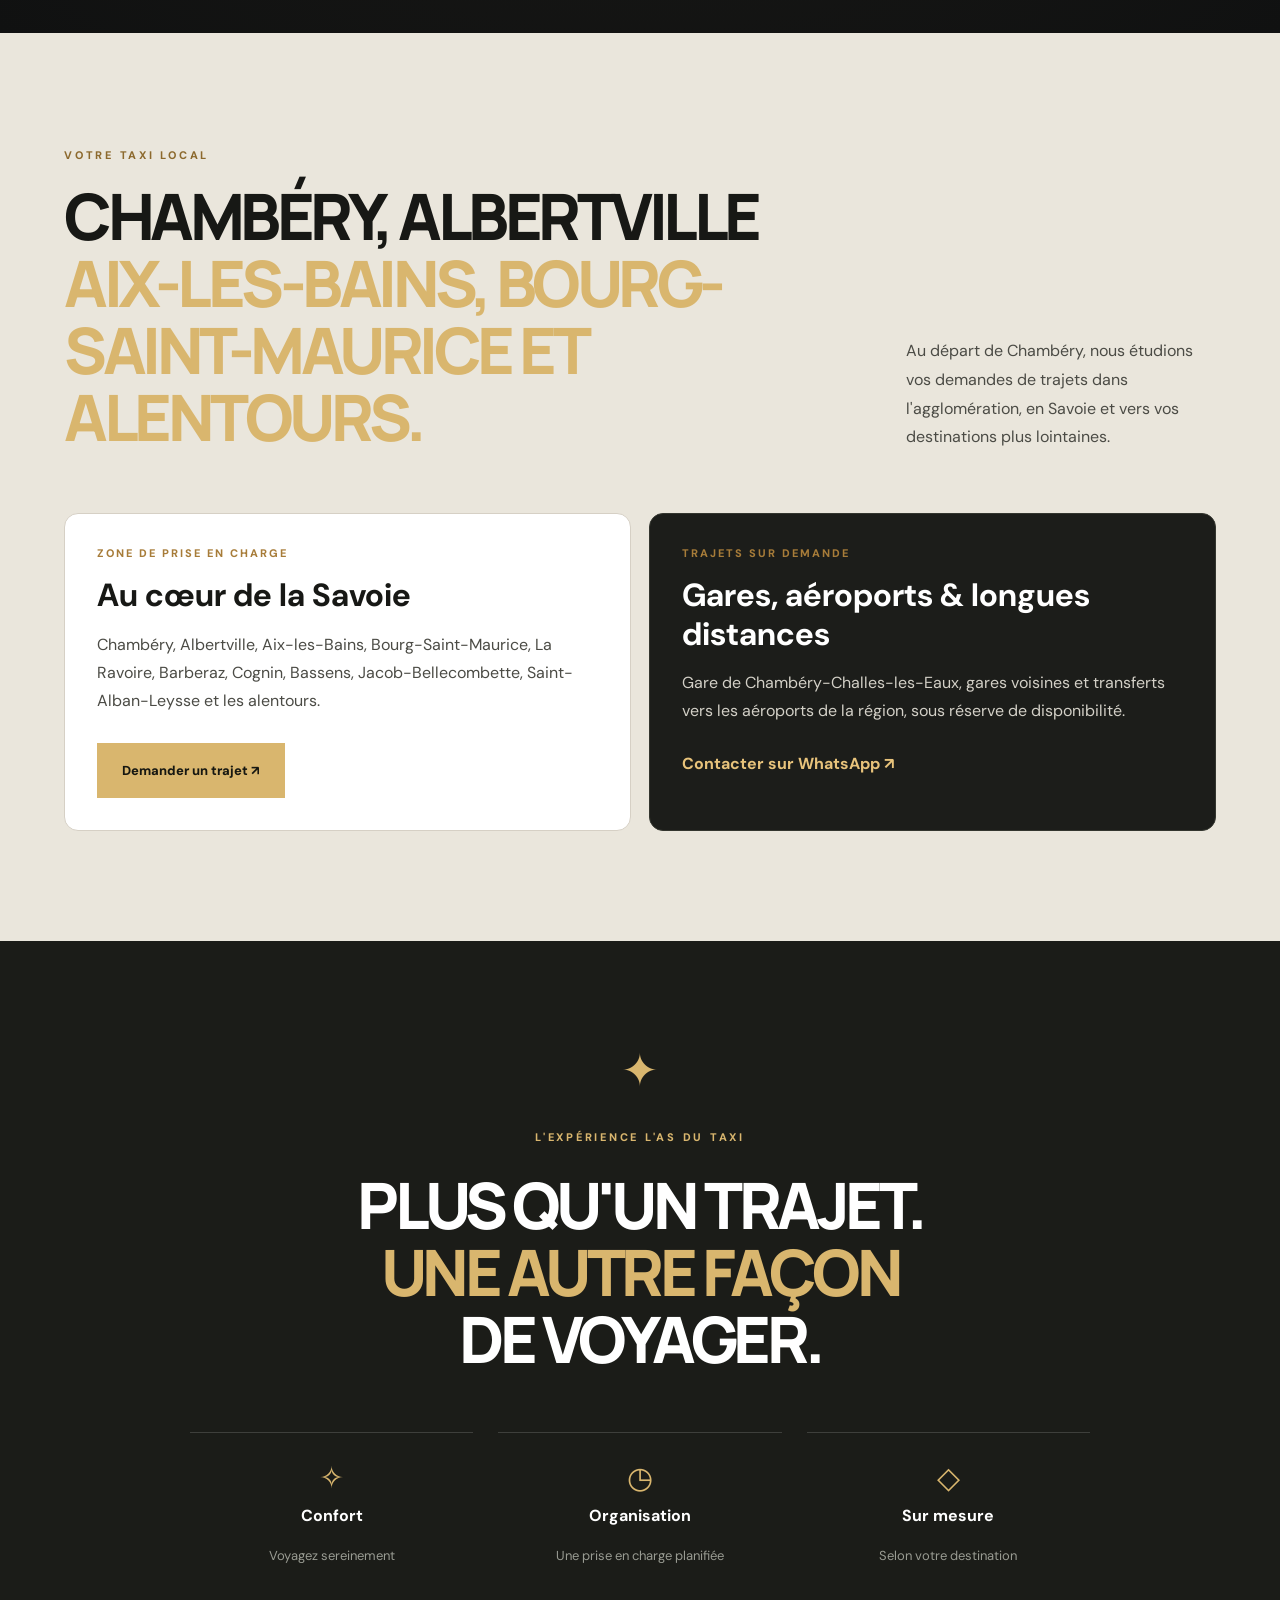
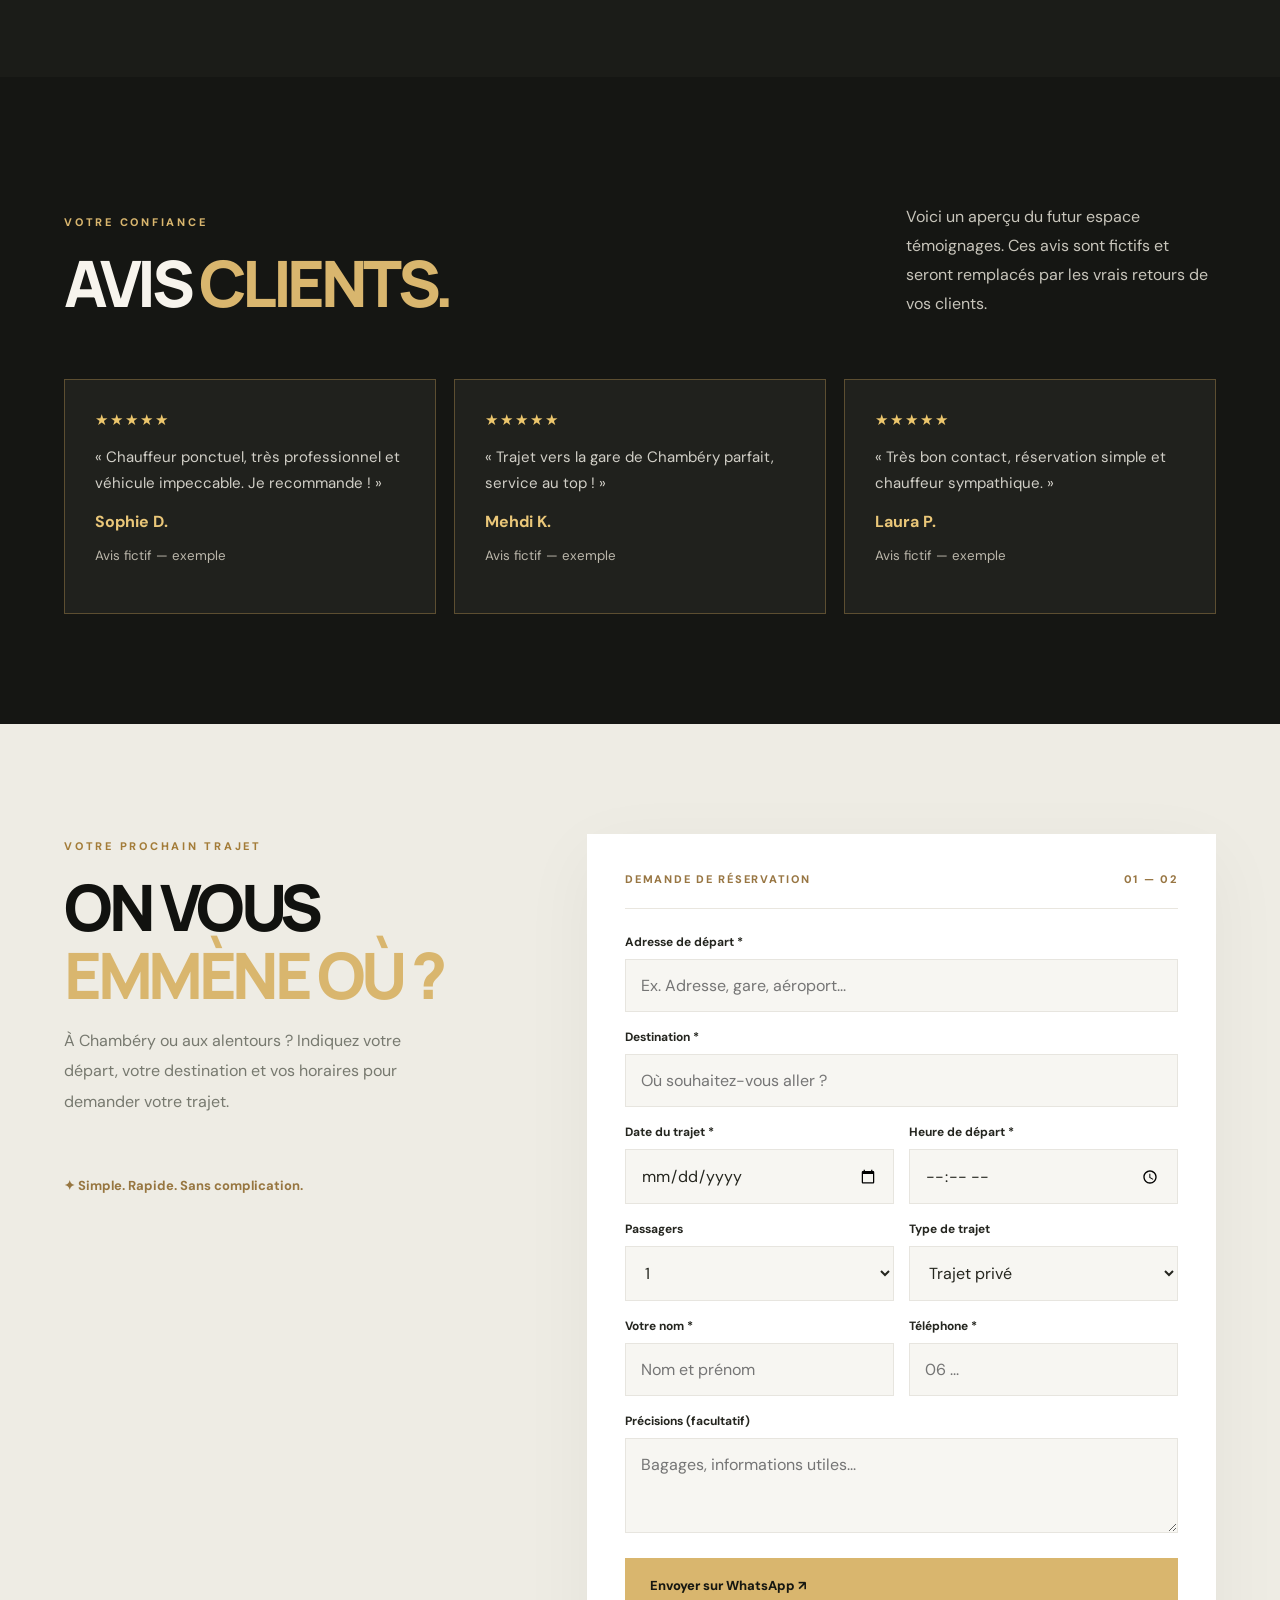
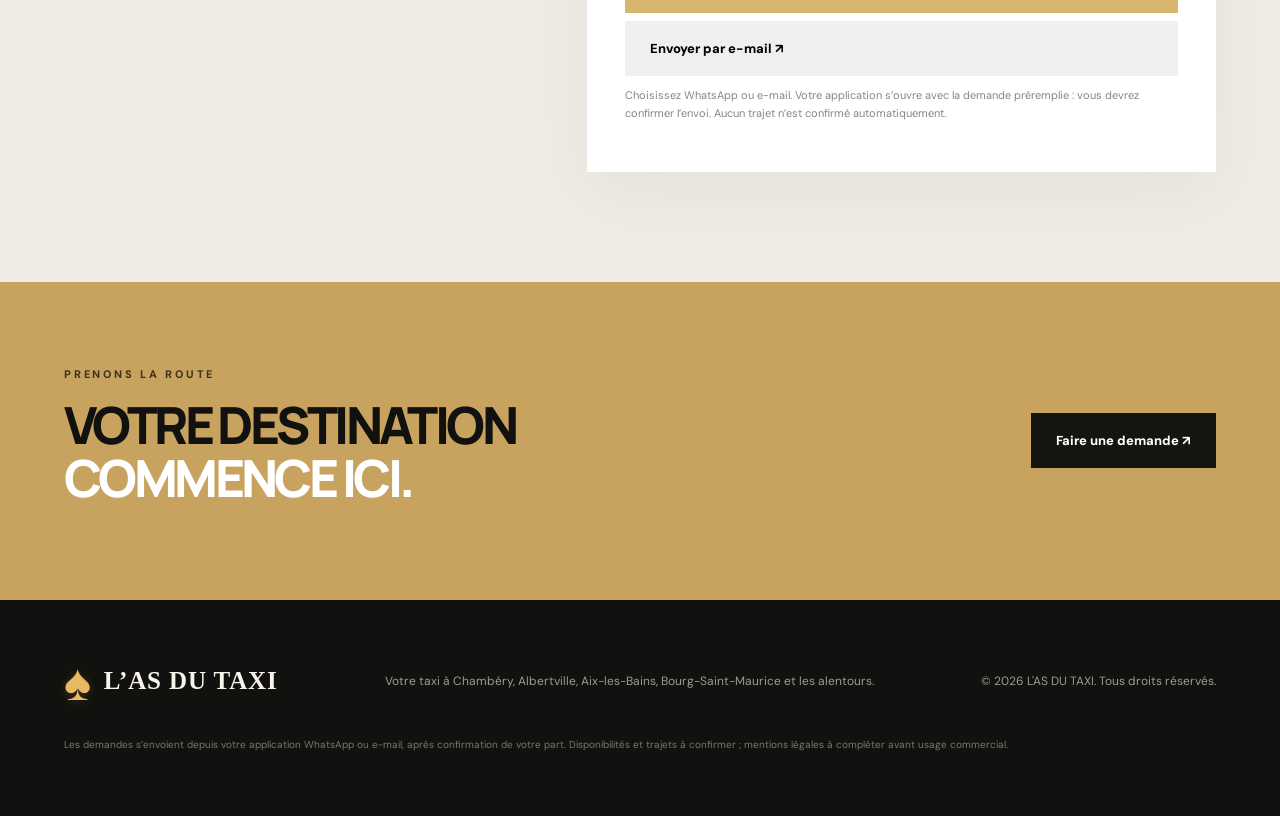
==== commit 74a9d7fb: "Add files via upload" ====
--- a/index.html
+++ b/index.html
@@ -1 +1 @@
-<!doctype html><html lang="fr"><head><meta charset="UTF-8"><meta name="viewport" content="width=device-width, initial-scale=1"><meta name="theme-color" content="#11120f"><meta name="description" content="L'AS DU TAXI à Chambéry et ses alentours : trajets privés, gare de Chambéry, aéroports et déplacements en Savoie. Demandez votre réservation par WhatsApp ou e-mail."><title>L'AS DU TAXI | Taxi à Chambéry et ses alentours</title><link rel="preconnect" href="https://fonts.googleapis.com"><link rel="preconnect" href="https://fonts.gstatic.com" crossorigin><link href="https://fonts.googleapis.com/css2?family=DM+Sans:wght@400;500;600;700&family=Manrope:wght@400;500;600;700;800&display=swap" rel="stylesheet"><link rel="stylesheet" href="/style.css"></head><body><header class="header"><a class="brand" href="#accueil"><img class="brand-logo" src="/logo-las-du-taxi.jpg" alt="Logo L’AS DU TAXI, couronne et voiture dans un as de pique"><span class="brand-wordmark">L’AS <small>DU TAXI</small></span></a><nav id="nav"><a href="#services">Nos services</a><a href="#zone">Zone desservie</a><a href="#avantages">Pourquoi nous ?</a><a href="#avis">Avis clients</a><a href="#reservation">Réservation</a><a href="#contact">Contact</a></nav><a class="header-cta" href="#reservation">Réserver <span>↗</span></a><button class="menu" id="menu" aria-label="Ouvrir le menu" aria-expanded="false">☰</button></header><main><section class="hero" id="accueil"><div class="hero-glow"></div><div class="hero-inner"><div class="eyebrow"><span class="dot"></span> CHAMBÉRY • ALBERTVILLE • AIX-LES-BAINS • BOURG-SAINT-MAURICE</div><h1>VOTRE TAXI<br>À <em>CHAMBÉRY.</em></h1><p>Chambéry, Albertville, Aix-les-Bains, Bourg-Saint-Maurice et les alentours. Transferts gares &amp; aéroports · Toutes distances.</p><div class="hero-conventionne"><span aria-hidden="true">✓</span> Taxi conventionné Sécurité sociale</div><div class="hero-actions"><a class="btn btn-gold" href="#reservation">Réserver mon taxi <span>↗</span></a><a class="btn btn-outline" href="#services">Découvrir nos services ↓</a></div><div class="hero-facts"><div><strong>01</strong><span>Réservation simple</span></div><div><strong>02</strong><span>Trajets sur mesure</span></div><div><strong>03</strong><span>Confort & sérénité</span></div></div></div><div class="hero-visual"><div class="visual-circle"></div><div class="car-symbol">✦</div><div class="visual-text">PREMIUM<br><span>TRANSPORT</span></div><div class="visual-road"></div></div><div class="hero-bottom">CHAMBÉRY <span>✦</span> SAVOIE <span>✦</span> VOS TRAJETS EN TOUTE SÉRÉNITÉ</div></section><aside class="testimonial-strip" aria-label="Exemples d'avis clients"><div class="testimonial-strip-heading"><span class="mini-stars">★★★★★</span><strong>Ils parlent de nous</strong><small>Exemples de présentation — avis fictifs à remplacer</small></div><div class="mini-review"><span class="mini-stars">★★★★★</span><p>« Chauffeur ponctuel, trajet confortable. Je recommande ! »</p><b>Sophie D. <small>· Exemple</small></b></div><div class="mini-review"><span class="mini-stars">★★★★★</span><p>« Réservation simple et très bon accueil. »</p><b>Mehdi K. <small>· Exemple</small></b></div><div class="mini-review"><span class="mini-stars">★★★★★</span><p>« Service sérieux, véhicule impeccable. »</p><b>Laura P. <small>· Exemple</small></b></div></aside><section class="section services services-showcase" id="services"><h2 class="services-showcase-title">Nos services de taxi à <em>Chambéry</em> et en Savoie</h2><div class="service-photo-grid"><article class="service-photo-card"><div class="service-photo" style="background-image:url('/service-1.jpg')"></div><span class="service-photo-icon" aria-hidden="true">⌖</span><h3>Toutes distances</h3><p>Trajets en Savoie, en France et vers toutes vos destinations.</p><a href="#reservation" data-service="Trajet privé">Réserver <span aria-hidden="true">›</span></a></article><article class="service-photo-card"><div class="service-photo" style="background-image:url('/service-2.jpg')"></div><span class="service-photo-icon" aria-hidden="true">♡</span><h3>Taxi conventionné Sécurité sociale</h3><p>Transport médical assis : rendez-vous, hospitalisation, dialyse, chimiothérapie…</p><a href="#reservation" data-service="Taxi conventionné CPAM">Réserver <span aria-hidden="true">›</span></a></article><article class="service-photo-card"><div class="service-photo" style="background-image:url('/service-3.jpg')"></div><span class="service-photo-icon" aria-hidden="true">✈</span><h3>Aéroports</h3><p>Transferts vers les aéroports de Lyon, Genève, Grenoble et Chambéry.</p><a href="#reservation" data-service="Gare / Aéroport">Réserver <span aria-hidden="true">›</span></a></article><article class="service-photo-card"><div class="service-photo" style="background-image:url('/service-4.jpg')"></div><span class="service-photo-icon" aria-hidden="true">▣</span><h3>Gares</h3><p>Prise en charge et dépose dans les gares de Chambéry et des alentours.</p><a href="#reservation" data-service="Gare / Aéroport">Réserver <span aria-hidden="true">›</span></a></article><article class="service-photo-card"><div class="service-photo" style="background-image:url('/service-5.jpg')"></div><span class="service-photo-icon" aria-hidden="true">⌁</span><h3>Stations de ski</h3><p>Accès aux stations de Savoie : La Plagne, Les Arcs, Courchevel, Méribel…</p><a href="#reservation" data-service="Stations de ski">Réserver <span aria-hidden="true">›</span></a></article><article class="service-photo-card"><div class="service-photo" style="background-image:url('/service-6.jpg')"></div><span class="service-photo-icon" aria-hidden="true">▣</span><h3>Trajets professionnels</h3><p>Déplacements d'affaires, réunions, salons et événements professionnels.</p><a href="#reservation" data-service="Professionnel">Réserver <span aria-hidden="true">›</span></a></article></div><p class="service-footnote">Prestations sur réservation et sous réserve de disponibilité. Transports conventionnés selon les conditions de l’Assurance Maladie.</p></section><section class="section local-area" id="zone"><div class="section-head"><div><span class="kicker">VOTRE TAXI LOCAL</span><h2>CHAMBÉRY, ALBERTVILLE<br><em>AIX-LES-BAINS, BOURG-SAINT-MAURICE ET ALENTOURS.</em></h2></div><p>Au départ de Chambéry, nous étudions vos demandes de trajets dans l'agglomération, en Savoie et vers vos destinations plus lointaines.</p></div><div class="area-grid"><div class="area-panel"><span class="area-label">ZONE DE PRISE EN CHARGE</span><h3>Au cœur de la Savoie</h3><p>Chambéry, Albertville, Aix-les-Bains, Bourg-Saint-Maurice, La Ravoire, Barberaz, Cognin, Bassens, Jacob-Bellecombette, Saint-Alban-Leysse et les alentours.</p><a class="btn btn-gold" href="#reservation">Demander un trajet ↗</a></div><div class="area-panel area-panel-dark"><span class="area-label">TRAJETS SUR DEMANDE</span><h3>Gares, aéroports & longues distances</h3><p>Gare de Chambéry-Challes-les-Eaux, gares voisines et transferts vers les aéroports de la région, sous réserve de disponibilité.</p><a href="https://wa.me/33765702419" target="_blank" rel="noopener noreferrer">Contacter sur WhatsApp ↗</a></div></div></section><section class="statement" id="avantages"><div class="statement-icon">✦</div><span class="kicker">L'EXPÉRIENCE L'AS DU TAXI</span><h2>PLUS QU'UN TRAJET.<br><em>UNE AUTRE FAÇON</em><br>DE VOYAGER.</h2><div class="benefits"><div><span>✧</span><strong>Confort</strong><p>Voyagez sereinement</p></div><div><span>◷</span><strong>Organisation</strong><p>Une prise en charge planifiée</p></div><div><span>◇</span><strong>Sur mesure</strong><p>Selon votre destination</p></div></div></section><section class="section reviews" id="avis"><div class="section-head"><div><span class="kicker">VOTRE CONFIANCE</span><h2>AVIS <em>CLIENTS.</em></h2></div><p>Voici un aperçu du futur espace témoignages. Ces avis sont fictifs et seront remplacés par les vrais retours de vos clients.</p></div><div class="reviews-grid"><article class="review-card"><span class="review-stars">★★★★★</span><p>« Chauffeur ponctuel, très professionnel et véhicule impeccable. Je recommande ! »</p><strong>Sophie D.</strong><small>Avis fictif — exemple</small></article><article class="review-card"><span class="review-stars">★★★★★</span><p>« Trajet vers la gare de Chambéry parfait, service au top ! »</p><strong>Mehdi K.</strong><small>Avis fictif — exemple</small></article><article class="review-card"><span class="review-stars">★★★★★</span><p>« Très bon contact, réservation simple et chauffeur sympathique. »</p><strong>Laura P.</strong><small>Avis fictif — exemple</small></article></div></section><section class="section booking" id="reservation"><div class="booking-intro"><span class="kicker">VOTRE PROCHAIN TRAJET</span><h2>ON VOUS<br><em>EMMÈNE OÙ ?</em></h2><p>À Chambéry ou aux alentours ? Indiquez votre départ, votre destination et vos horaires pour demander votre trajet.</p><div class="booking-note">✦ Simple. Rapide. Sans complication.</div></div><form class="booking-form" id="bookingForm"><div class="form-top"><span>DEMANDE DE RÉSERVATION</span><span>01 — 02</span></div><div class="field"><label for="from">Adresse de départ *</label><input id="from" name="from" placeholder="Ex. Adresse, gare, aéroport..." required maxlength="180"></div><div class="field"><label for="to">Destination *</label><input id="to" name="to" placeholder="Où souhaitez-vous aller ?" required maxlength="180"></div><div class="two"><div class="field"><label for="date">Date du trajet *</label><input id="date" name="date" type="date" required></div><div class="field"><label for="time">Heure de départ *</label><input id="time" name="time" type="time" required></div></div><div class="two"><div class="field"><label for="passengers">Passagers</label><select id="passengers" name="passengers"><option>1</option><option>2</option><option>3</option><option>4</option><option>5</option><option>6</option><option>7</option><option>8</option></select></div><div class="field"><label for="service">Type de trajet</label><select id="service" name="service"><option>Trajet privé</option><option>Gare / Aéroport</option><option>Professionnel</option><option>Stations de ski</option><option>Taxi conventionné CPAM</option><option>Autre</option></select></div></div><div class="two"><div class="field"><label for="name">Votre nom *</label><input id="name" name="name" autocomplete="name" placeholder="Nom et prénom" required maxlength="100"></div><div class="field"><label for="phone">Téléphone *</label><input id="phone" name="phone" autocomplete="tel" type="tel" placeholder="06 ..." required maxlength="30"></div></div><div class="field"><label for="details">Précisions (facultatif)</label><textarea id="details" name="details" rows="3" maxlength="500" placeholder="Bagages, informations utiles..."></textarea></div><div class="booking-actions"><button class="btn btn-gold submit" type="submit" data-channel="whatsapp">Envoyer sur WhatsApp ↗</button><button class="btn btn-email submit" type="submit" data-channel="email">Envoyer par e-mail ↗</button></div><p class="form-disclaimer">Choisissez WhatsApp ou e-mail. Votre application s’ouvre avec la demande préremplie : vous devrez confirmer l’envoi. Aucun trajet n’est confirmé automatiquement.</p><div class="form-message" id="formMessage" aria-live="polite"></div></form></section><section class="contact" id="contact"><div><span class="kicker">PRENONS LA ROUTE</span><h2>VOTRE DESTINATION<br><em>COMMENCE ICI.</em></h2></div><a href="#reservation" class="btn btn-gold">Faire une demande ↗</a></section></main><footer><a class="brand" href="#accueil"><img class="brand-logo" src="/logo-las-du-taxi.jpg" alt="Logo L’AS DU TAXI, couronne et voiture dans un as de pique"><span class="brand-wordmark">L’AS <small>DU TAXI</small></span></a><p>Votre taxi à Chambéry, Albertville, Aix-les-Bains, Bourg-Saint-Maurice et les alentours.</p><span>© <span id="year"></span> L'AS DU TAXI. Tous droits réservés.</span><p class="footer-note">Les demandes s’envoient depuis votre application WhatsApp ou e-mail, après confirmation de votre part. Disponibilités et trajets à confirmer ; mentions légales à compléter avant usage commercial.</p></footer><script src="/script.js"></script></body></html>
+<!doctype html><html lang="fr"><head><meta charset="UTF-8"><meta name="viewport" content="width=device-width, initial-scale=1"><meta name="theme-color" content="#11120f"><meta name="description" content="L'AS DU TAXI à Chambéry et ses alentours : trajets privés, gare de Chambéry, aéroports et déplacements en Savoie. Demandez votre réservation par WhatsApp ou e-mail."><title>L'AS DU TAXI | Taxi à Chambéry et ses alentours</title><link rel="preconnect" href="https://fonts.googleapis.com"><link rel="preconnect" href="https://fonts.gstatic.com" crossorigin><link href="https://fonts.googleapis.com/css2?family=DM+Sans:wght@400;500;600;700&family=Manrope:wght@400;500;600;700;800&display=swap" rel="stylesheet"><link rel="stylesheet" href="/style.css"></head><body><header class="header"><a class="brand" href="#accueil"><span class="brand-spade" aria-hidden="true">♠</span><span class="brand-wordmark">L’AS DU TAXI</span></a><nav id="nav"><a href="#services">Nos services</a><a href="#zone">Zone desservie</a><a href="#avantages">Pourquoi nous ?</a><a href="#reservation">Réservation</a><a href="#contact">Contact</a></nav><a class="header-cta" href="#reservation">Réserver <span>↗</span></a><button class="menu" id="menu" aria-label="Ouvrir le menu" aria-expanded="false">☰</button></header><main><section class="hero" id="accueil"><div class="hero-glow"></div><div class="hero-inner"><div class="eyebrow"><span class="dot"></span> CHAMBÉRY • ALBERTVILLE • AIX-LES-BAINS • BOURG-SAINT-MAURICE</div><h1>VOTRE TAXI<br>À <em>CHAMBÉRY.</em></h1><p>Chambéry, Albertville, Aix-les-Bains, Bourg-Saint-Maurice et les alentours. Transferts gares &amp; aéroports · Toutes distances.</p><div class="hero-conventionne"><span aria-hidden="true">✓</span> Taxi conventionné Sécurité sociale</div><div class="hero-actions"><a class="btn btn-gold" href="#reservation">Réserver mon taxi <span>↗</span></a><a class="btn btn-outline" href="#services">Découvrir nos services ↓</a></div><div class="hero-facts"><div><strong>01</strong><span>Réservation simple</span></div><div><strong>02</strong><span>Trajets sur mesure</span></div><div><strong>03</strong><span>Confort & sérénité</span></div></div></div><div class="hero-visual"><div class="visual-circle"></div><div class="car-symbol">✦</div><div class="visual-text">PREMIUM<br><span>TRANSPORT</span></div><div class="visual-road"></div></div><div class="hero-bottom">CHAMBÉRY <span>✦</span> SAVOIE <span>✦</span> VOS TRAJETS EN TOUTE SÉRÉNITÉ</div></section><aside class="testimonial-strip" aria-label="Exemples d'avis clients"><div class="testimonial-strip-heading"><span class="mini-stars">★★★★★</span><strong>Ils parlent de nous</strong><small>Exemples de présentation — avis fictifs à remplacer</small></div><div class="mini-review"><span class="mini-stars">★★★★★</span><p>« Chauffeur ponctuel, trajet confortable. Je recommande ! »</p><b>Sophie D. <small>· Exemple</small></b></div><div class="mini-review"><span class="mini-stars">★★★★★</span><p>« Réservation simple et très bon accueil. »</p><b>Mehdi K. <small>· Exemple</small></b></div><div class="mini-review"><span class="mini-stars">★★★★★</span><p>« Service sérieux, véhicule impeccable. »</p><b>Laura P. <small>· Exemple</small></b></div></aside><section class="section services services-showcase" id="services"><h2 class="services-showcase-title">Nos services de taxi à <em>Chambéry</em> et en Savoie</h2><div class="service-photo-grid"><article class="service-photo-card"><div class="service-photo" style="background-image:url('/service-1.jpg')"></div><span class="service-photo-icon" aria-hidden="true">⌖</span><h3>Toutes distances</h3><p>Trajets en Savoie, en France et vers toutes vos destinations.</p><a href="#reservation" data-service="Trajet privé">Réserver <span aria-hidden="true">›</span></a></article><article class="service-photo-card"><div class="service-photo" style="background-image:url('/service-2.jpg')"></div><span class="service-photo-icon" aria-hidden="true">♡</span><h3>Taxi conventionné Sécurité sociale</h3><p>Transport médical assis : rendez-vous, hospitalisation, dialyse, chimiothérapie…</p><a href="#reservation" data-service="Taxi conventionné CPAM">Réserver <span aria-hidden="true">›</span></a></article><article class="service-photo-card"><div class="service-photo" style="background-image:url('/service-3.jpg')"></div><span class="service-photo-icon" aria-hidden="true">✈</span><h3>Aéroports</h3><p>Transferts vers les aéroports de Lyon, Genève, Grenoble et Chambéry.</p><a href="#reservation" data-service="Gare / Aéroport">Réserver <span aria-hidden="true">›</span></a></article><article class="service-photo-card"><div class="service-photo" style="background-image:url('/service-4.jpg')"></div><span class="service-photo-icon" aria-hidden="true">▣</span><h3>Gares</h3><p>Prise en charge et dépose dans les gares de Chambéry et des alentours.</p><a href="#reservation" data-service="Gare / Aéroport">Réserver <span aria-hidden="true">›</span></a></article><article class="service-photo-card"><div class="service-photo" style="background-image:url('/service-5.jpg')"></div><span class="service-photo-icon" aria-hidden="true">⌁</span><h3>Stations de ski</h3><p>Accès aux stations de Savoie : La Plagne, Les Arcs, Courchevel, Méribel…</p><a href="#reservation" data-service="Stations de ski">Réserver <span aria-hidden="true">›</span></a></article><article class="service-photo-card"><div class="service-photo" style="background-image:url('/service-6.jpg')"></div><span class="service-photo-icon" aria-hidden="true">▣</span><h3>Trajets professionnels</h3><p>Déplacements d'affaires, réunions, salons et événements professionnels.</p><a href="#reservation" data-service="Professionnel">Réserver <span aria-hidden="true">›</span></a></article></div><p class="service-footnote">Prestations sur réservation et sous réserve de disponibilité. Transports conventionnés selon les conditions de l’Assurance Maladie.</p></section><section class="section local-area" id="zone"><div class="section-head"><div><span class="kicker">VOTRE TAXI LOCAL</span><h2>CHAMBÉRY, ALBERTVILLE<br><em>AIX-LES-BAINS, BOURG-SAINT-MAURICE ET ALENTOURS.</em></h2></div><p>Au départ de Chambéry, nous étudions vos demandes de trajets dans l'agglomération, en Savoie et vers vos destinations plus lointaines.</p></div><div class="area-grid"><div class="area-panel"><span class="area-label">ZONE DE PRISE EN CHARGE</span><h3>Au cœur de la Savoie</h3><p>Chambéry, Albertville, Aix-les-Bains, Bourg-Saint-Maurice, La Ravoire, Barberaz, Cognin, Bassens, Jacob-Bellecombette, Saint-Alban-Leysse et les alentours.</p><a class="btn btn-gold" href="#reservation">Demander un trajet ↗</a></div><div class="area-panel area-panel-dark"><span class="area-label">TRAJETS SUR DEMANDE</span><h3>Gares, aéroports & longues distances</h3><p>Gare de Chambéry-Challes-les-Eaux, gares voisines et transferts vers les aéroports de la région, sous réserve de disponibilité.</p><a href="https://wa.me/33765702419" target="_blank" rel="noopener noreferrer">Contacter sur WhatsApp ↗</a></div></div></section><section class="statement" id="avantages"><div class="statement-icon">✦</div><span class="kicker">L'EXPÉRIENCE L'AS DU TAXI</span><h2>PLUS QU'UN TRAJET.<br><em>UNE AUTRE FAÇON</em><br>DE VOYAGER.</h2><div class="benefits"><div><span>✧</span><strong>Confort</strong><p>Voyagez sereinement</p></div><div><span>◷</span><strong>Organisation</strong><p>Une prise en charge planifiée</p></div><div><span>◇</span><strong>Sur mesure</strong><p>Selon votre destination</p></div></div></section><section class="section reviews" id="avis"><div class="section-head"><div><span class="kicker">VOTRE CONFIANCE</span><h2>AVIS <em>CLIENTS.</em></h2></div><p>Voici un aperçu du futur espace témoignages. Ces avis sont fictifs et seront remplacés par les vrais retours de vos clients.</p></div><div class="reviews-grid"><article class="review-card"><span class="review-stars">★★★★★</span><p>« Chauffeur ponctuel, très professionnel et véhicule impeccable. Je recommande ! »</p><strong>Sophie D.</strong><small>Avis fictif — exemple</small></article><article class="review-card"><span class="review-stars">★★★★★</span><p>« Trajet vers la gare de Chambéry parfait, service au top ! »</p><strong>Mehdi K.</strong><small>Avis fictif — exemple</small></article><article class="review-card"><span class="review-stars">★★★★★</span><p>« Très bon contact, réservation simple et chauffeur sympathique. »</p><strong>Laura P.</strong><small>Avis fictif — exemple</small></article></div></section><section class="section booking" id="reservation"><div class="booking-intro"><span class="kicker">VOTRE PROCHAIN TRAJET</span><h2>ON VOUS<br><em>EMMÈNE OÙ ?</em></h2><p>À Chambéry ou aux alentours ? Indiquez votre départ, votre destination et vos horaires pour demander votre trajet.</p><div class="booking-note">✦ Simple. Rapide. Sans complication.</div></div><form class="booking-form" id="bookingForm"><div class="form-top"><span>DEMANDE DE RÉSERVATION</span><span>01 — 02</span></div><div class="field"><label for="from">Adresse de départ *</label><input id="from" name="from" placeholder="Ex. Adresse, gare, aéroport..." required maxlength="180"></div><div class="field"><label for="to">Destination *</label><input id="to" name="to" placeholder="Où souhaitez-vous aller ?" required maxlength="180"></div><div class="two"><div class="field"><label for="date">Date du trajet *</label><input id="date" name="date" type="date" required></div><div class="field"><label for="time">Heure de départ *</label><input id="time" name="time" type="time" required></div></div><div class="two"><div class="field"><label for="passengers">Passagers</label><select id="passengers" name="passengers"><option>1</option><option>2</option><option>3</option><option>4</option><option>5</option><option>6</option><option>7</option><option>8</option></select></div><div class="field"><label for="service">Type de trajet</label><select id="service" name="service"><option>Trajet privé</option><option>Gare / Aéroport</option><option>Professionnel</option><option>Stations de ski</option><option>Taxi conventionné CPAM</option><option>Autre</option></select></div></div><div class="two"><div class="field"><label for="name">Votre nom *</label><input id="name" name="name" autocomplete="name" placeholder="Nom et prénom" required maxlength="100"></div><div class="field"><label for="phone">Téléphone *</label><input id="phone" name="phone" autocomplete="tel" type="tel" placeholder="06 ..." required maxlength="30"></div></div><div class="field"><label for="details">Précisions (facultatif)</label><textarea id="details" name="details" rows="3" maxlength="500" placeholder="Bagages, informations utiles..."></textarea></div><div class="booking-actions"><button class="btn btn-gold submit" type="submit" data-channel="whatsapp">Envoyer sur WhatsApp ↗</button><button class="btn btn-email submit" type="submit" data-channel="email">Envoyer par e-mail ↗</button></div><p class="form-disclaimer">Choisissez WhatsApp ou e-mail. Votre application s’ouvre avec la demande préremplie : vous devrez confirmer l’envoi. Aucun trajet n’est confirmé automatiquement.</p><div class="form-message" id="formMessage" aria-live="polite"></div></form></section><section class="contact" id="contact"><div><span class="kicker">PRENONS LA ROUTE</span><h2>VOTRE DESTINATION<br><em>COMMENCE ICI.</em></h2></div><a href="#reservation" class="btn btn-gold">Faire une demande ↗</a></section></main><footer><a class="brand" href="#accueil"><span class="brand-spade" aria-hidden="true">♠</span><span class="brand-wordmark">L’AS DU TAXI</span></a><p>Votre taxi à Chambéry, Albertville, Aix-les-Bains, Bourg-Saint-Maurice et les alentours.</p><span>© <span id="year"></span> L'AS DU TAXI. Tous droits réservés.</span><p class="footer-note">Les demandes s’envoient depuis votre application WhatsApp ou e-mail, après confirmation de votre part. Disponibilités et trajets à confirmer ; mentions légales à compléter avant usage commercial.</p></footer><script src="/script.js"></script></body></html>
--- a/style.css
+++ b/style.css
@@ -89,3 +89,11 @@
 @media(max-width:370px){.service-photo-grid{grid-template-columns:1fr}.service-photo-card{min-height:275px}}
 
 .brand{display:flex;align-items:center;gap:9px}.brand-logo{width:64px;height:64px;object-fit:cover;object-position:center;border-radius:5px;flex-shrink:0}.brand-wordmark{display:flex;flex-direction:column;line-height:1.1}.brand-wordmark small{letter-spacing:.17em}.hero .eyebrow{max-width:100%;font-size:clamp(9px,1vw,12px);letter-spacing:.08em;line-height:1.7}@media(max-width:700px){.brand-logo{width:52px;height:52px}.brand-wordmark{font-size:20px}.hero .eyebrow{font-size:10px;line-height:1.65}}
+
+/* Simple gold ace-of-spades identity */
+.brand-spade{color:#e6ba62;font-size:clamp(38px,4vw,55px);line-height:1;text-shadow:0 1px 8px #b5823244;flex-shrink:0}.brand-wordmark{font-family:Georgia,serif;font-weight:700;letter-spacing:.035em;white-space:nowrap;font-size:clamp(17px,2vw,25px);color:#f8f4ec}.brand{gap:11px}.brand-logo{display:none}@media(max-width:650px){.brand-spade{font-size:37px}.brand-wordmark{font-size:16px}.brand{gap:6px}}
+
+/* Simple header identity: golden spade pictogram and brand name */
+.header .brand-spade{font-family:Georgia,serif;font-size:44px;color:#e7bd67;line-height:1;text-shadow:none}
+.header .brand-wordmark{font-family:Georgia,serif;font-size:clamp(17px,1.7vw,23px);font-weight:700;letter-spacing:.02em;color:#fff}
+@media(max-width:650px){.header .brand-spade{font-size:35px}.header .brand-wordmark{font-size:16px}}
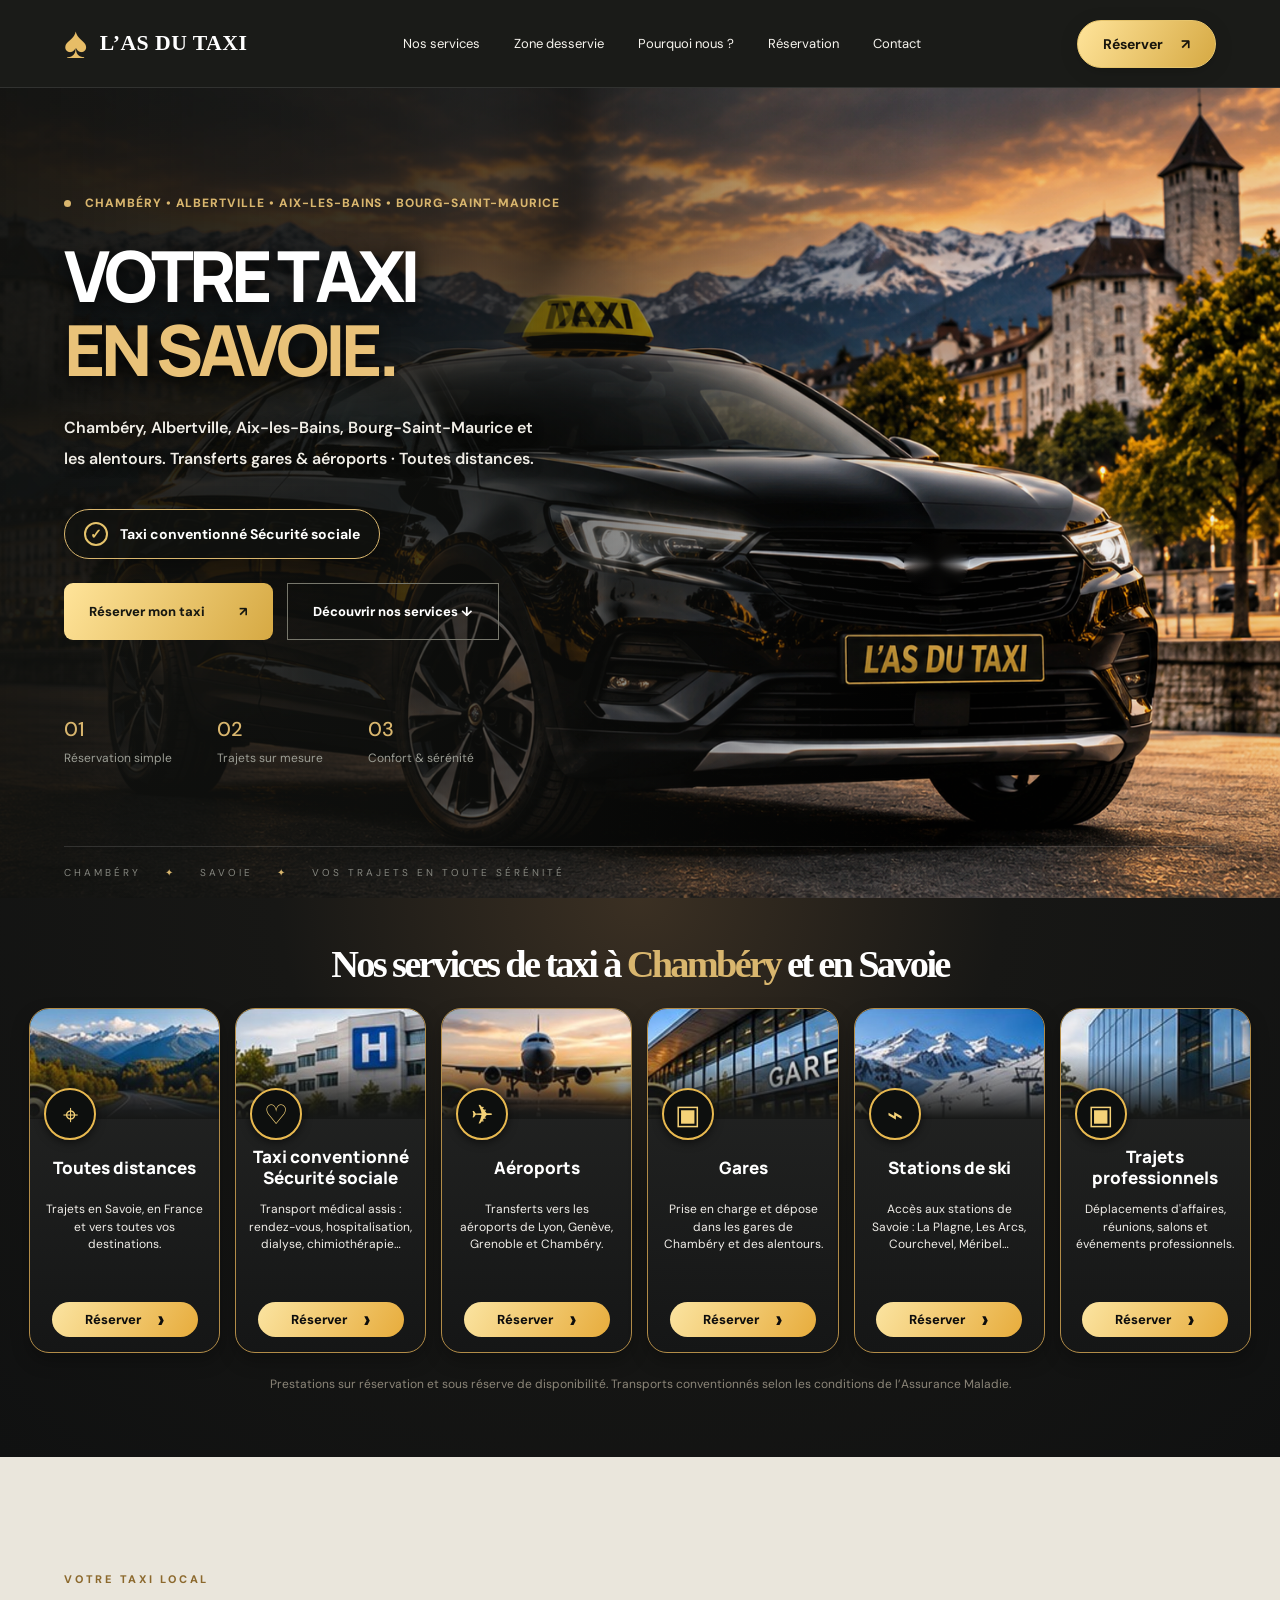
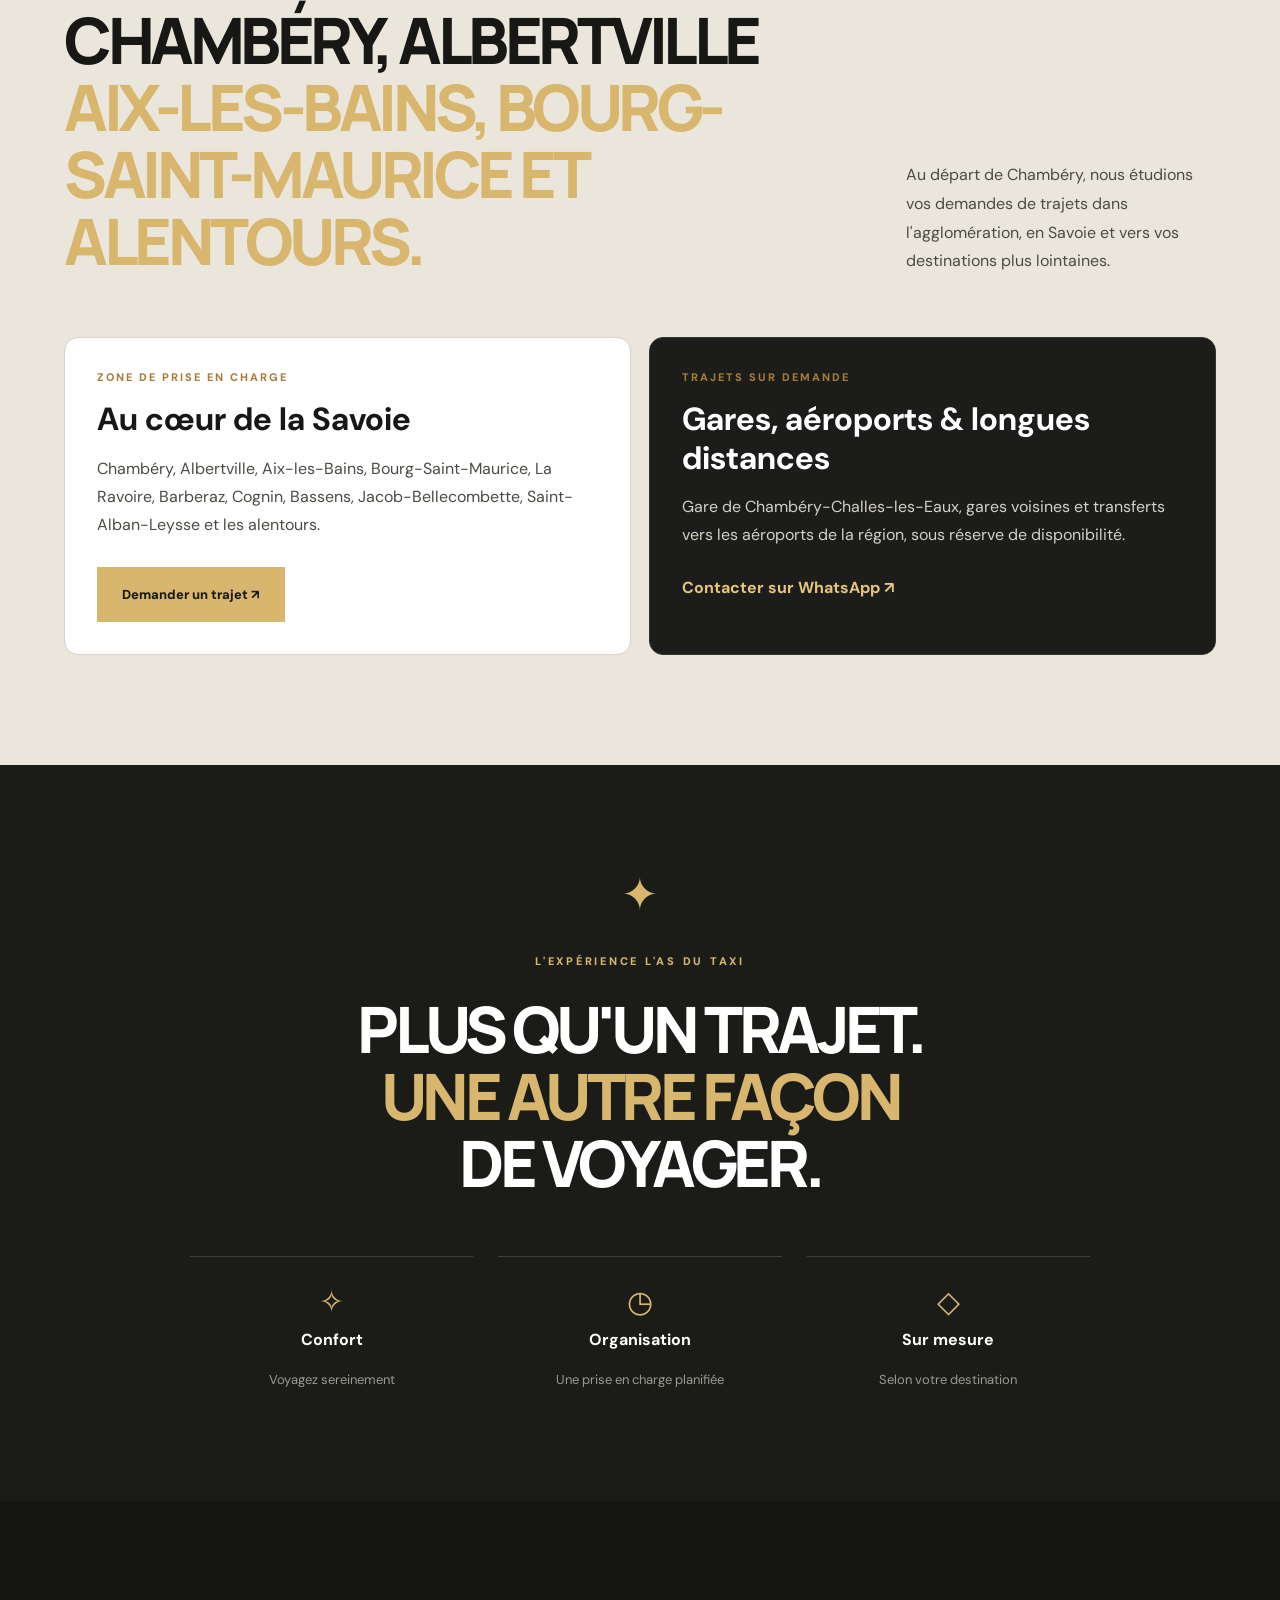
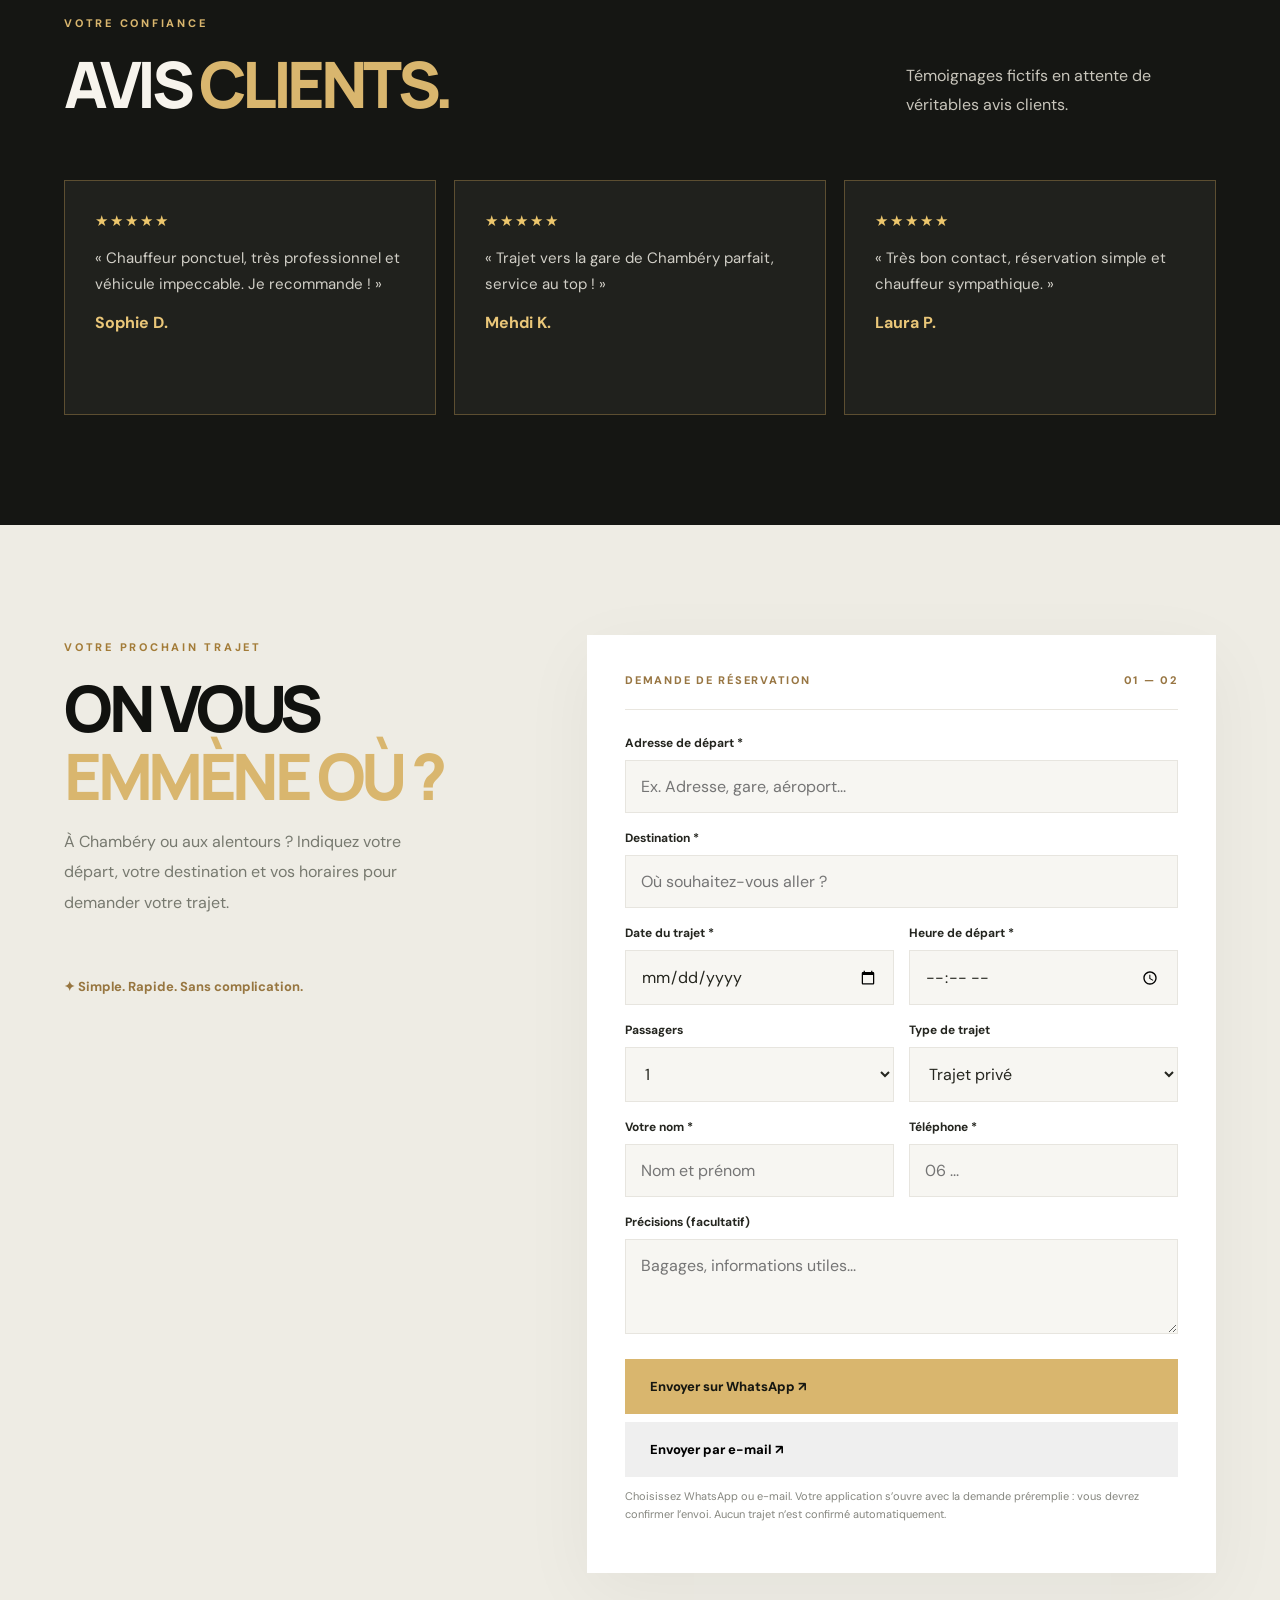
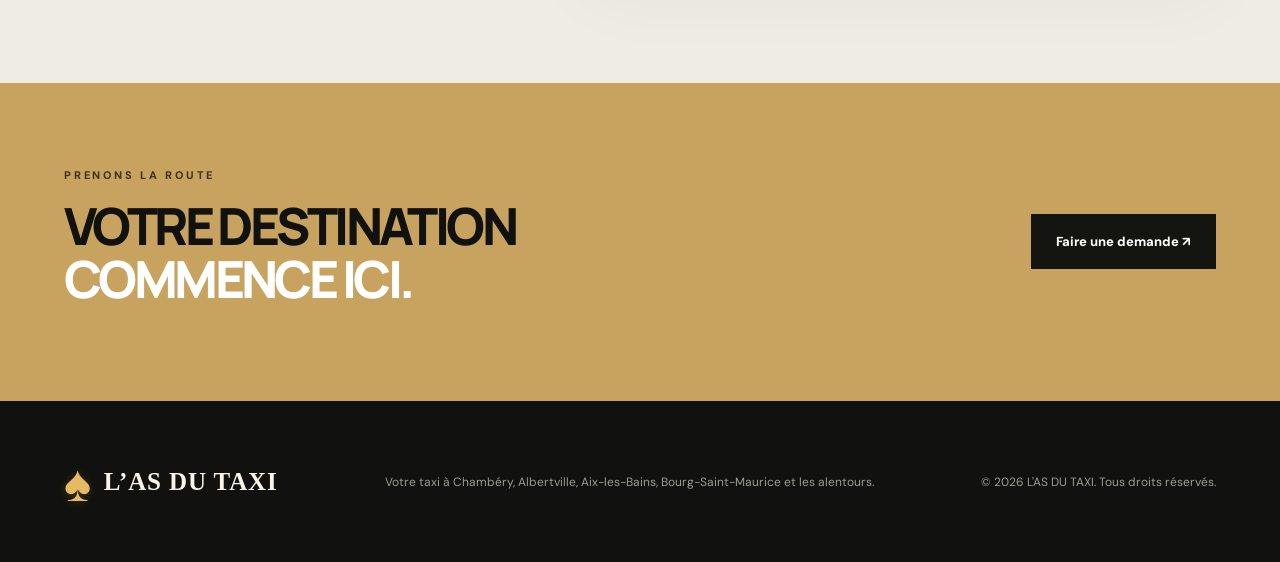
==== commit d37d7594: "Add files via upload" ====
--- a/index.html
+++ b/index.html
@@ -1 +1 @@
-<!doctype html><html lang="fr"><head><meta charset="UTF-8"><meta name="viewport" content="width=device-width, initial-scale=1"><meta name="theme-color" content="#11120f"><meta name="description" content="L'AS DU TAXI à Chambéry et ses alentours : trajets privés, gare de Chambéry, aéroports et déplacements en Savoie. Demandez votre réservation par WhatsApp ou e-mail."><title>L'AS DU TAXI | Taxi à Chambéry et ses alentours</title><link rel="preconnect" href="https://fonts.googleapis.com"><link rel="preconnect" href="https://fonts.gstatic.com" crossorigin><link href="https://fonts.googleapis.com/css2?family=DM+Sans:wght@400;500;600;700&family=Manrope:wght@400;500;600;700;800&display=swap" rel="stylesheet"><link rel="stylesheet" href="/style.css"></head><body><header class="header"><a class="brand" href="#accueil"><span class="brand-spade" aria-hidden="true">♠</span><span class="brand-wordmark">L’AS DU TAXI</span></a><nav id="nav"><a href="#services">Nos services</a><a href="#zone">Zone desservie</a><a href="#avantages">Pourquoi nous ?</a><a href="#reservation">Réservation</a><a href="#contact">Contact</a></nav><a class="header-cta" href="#reservation">Réserver <span>↗</span></a><button class="menu" id="menu" aria-label="Ouvrir le menu" aria-expanded="false">☰</button></header><main><section class="hero" id="accueil"><div class="hero-glow"></div><div class="hero-inner"><div class="eyebrow"><span class="dot"></span> CHAMBÉRY • ALBERTVILLE • AIX-LES-BAINS • BOURG-SAINT-MAURICE</div><h1>VOTRE TAXI<br>À <em>CHAMBÉRY.</em></h1><p>Chambéry, Albertville, Aix-les-Bains, Bourg-Saint-Maurice et les alentours. Transferts gares &amp; aéroports · Toutes distances.</p><div class="hero-conventionne"><span aria-hidden="true">✓</span> Taxi conventionné Sécurité sociale</div><div class="hero-actions"><a class="btn btn-gold" href="#reservation">Réserver mon taxi <span>↗</span></a><a class="btn btn-outline" href="#services">Découvrir nos services ↓</a></div><div class="hero-facts"><div><strong>01</strong><span>Réservation simple</span></div><div><strong>02</strong><span>Trajets sur mesure</span></div><div><strong>03</strong><span>Confort & sérénité</span></div></div></div><div class="hero-visual"><div class="visual-circle"></div><div class="car-symbol">✦</div><div class="visual-text">PREMIUM<br><span>TRANSPORT</span></div><div class="visual-road"></div></div><div class="hero-bottom">CHAMBÉRY <span>✦</span> SAVOIE <span>✦</span> VOS TRAJETS EN TOUTE SÉRÉNITÉ</div></section><aside class="testimonial-strip" aria-label="Exemples d'avis clients"><div class="testimonial-strip-heading"><span class="mini-stars">★★★★★</span><strong>Ils parlent de nous</strong><small>Exemples de présentation — avis fictifs à remplacer</small></div><div class="mini-review"><span class="mini-stars">★★★★★</span><p>« Chauffeur ponctuel, trajet confortable. Je recommande ! »</p><b>Sophie D. <small>· Exemple</small></b></div><div class="mini-review"><span class="mini-stars">★★★★★</span><p>« Réservation simple et très bon accueil. »</p><b>Mehdi K. <small>· Exemple</small></b></div><div class="mini-review"><span class="mini-stars">★★★★★</span><p>« Service sérieux, véhicule impeccable. »</p><b>Laura P. <small>· Exemple</small></b></div></aside><section class="section services services-showcase" id="services"><h2 class="services-showcase-title">Nos services de taxi à <em>Chambéry</em> et en Savoie</h2><div class="service-photo-grid"><article class="service-photo-card"><div class="service-photo" style="background-image:url('/service-1.jpg')"></div><span class="service-photo-icon" aria-hidden="true">⌖</span><h3>Toutes distances</h3><p>Trajets en Savoie, en France et vers toutes vos destinations.</p><a href="#reservation" data-service="Trajet privé">Réserver <span aria-hidden="true">›</span></a></article><article class="service-photo-card"><div class="service-photo" style="background-image:url('/service-2.jpg')"></div><span class="service-photo-icon" aria-hidden="true">♡</span><h3>Taxi conventionné Sécurité sociale</h3><p>Transport médical assis : rendez-vous, hospitalisation, dialyse, chimiothérapie…</p><a href="#reservation" data-service="Taxi conventionné CPAM">Réserver <span aria-hidden="true">›</span></a></article><article class="service-photo-card"><div class="service-photo" style="background-image:url('/service-3.jpg')"></div><span class="service-photo-icon" aria-hidden="true">✈</span><h3>Aéroports</h3><p>Transferts vers les aéroports de Lyon, Genève, Grenoble et Chambéry.</p><a href="#reservation" data-service="Gare / Aéroport">Réserver <span aria-hidden="true">›</span></a></article><article class="service-photo-card"><div class="service-photo" style="background-image:url('/service-4.jpg')"></div><span class="service-photo-icon" aria-hidden="true">▣</span><h3>Gares</h3><p>Prise en charge et dépose dans les gares de Chambéry et des alentours.</p><a href="#reservation" data-service="Gare / Aéroport">Réserver <span aria-hidden="true">›</span></a></article><article class="service-photo-card"><div class="service-photo" style="background-image:url('/service-5.jpg')"></div><span class="service-photo-icon" aria-hidden="true">⌁</span><h3>Stations de ski</h3><p>Accès aux stations de Savoie : La Plagne, Les Arcs, Courchevel, Méribel…</p><a href="#reservation" data-service="Stations de ski">Réserver <span aria-hidden="true">›</span></a></article><article class="service-photo-card"><div class="service-photo" style="background-image:url('/service-6.jpg')"></div><span class="service-photo-icon" aria-hidden="true">▣</span><h3>Trajets professionnels</h3><p>Déplacements d'affaires, réunions, salons et événements professionnels.</p><a href="#reservation" data-service="Professionnel">Réserver <span aria-hidden="true">›</span></a></article></div><p class="service-footnote">Prestations sur réservation et sous réserve de disponibilité. Transports conventionnés selon les conditions de l’Assurance Maladie.</p></section><section class="section local-area" id="zone"><div class="section-head"><div><span class="kicker">VOTRE TAXI LOCAL</span><h2>CHAMBÉRY, ALBERTVILLE<br><em>AIX-LES-BAINS, BOURG-SAINT-MAURICE ET ALENTOURS.</em></h2></div><p>Au départ de Chambéry, nous étudions vos demandes de trajets dans l'agglomération, en Savoie et vers vos destinations plus lointaines.</p></div><div class="area-grid"><div class="area-panel"><span class="area-label">ZONE DE PRISE EN CHARGE</span><h3>Au cœur de la Savoie</h3><p>Chambéry, Albertville, Aix-les-Bains, Bourg-Saint-Maurice, La Ravoire, Barberaz, Cognin, Bassens, Jacob-Bellecombette, Saint-Alban-Leysse et les alentours.</p><a class="btn btn-gold" href="#reservation">Demander un trajet ↗</a></div><div class="area-panel area-panel-dark"><span class="area-label">TRAJETS SUR DEMANDE</span><h3>Gares, aéroports & longues distances</h3><p>Gare de Chambéry-Challes-les-Eaux, gares voisines et transferts vers les aéroports de la région, sous réserve de disponibilité.</p><a href="https://wa.me/33765702419" target="_blank" rel="noopener noreferrer">Contacter sur WhatsApp ↗</a></div></div></section><section class="statement" id="avantages"><div class="statement-icon">✦</div><span class="kicker">L'EXPÉRIENCE L'AS DU TAXI</span><h2>PLUS QU'UN TRAJET.<br><em>UNE AUTRE FAÇON</em><br>DE VOYAGER.</h2><div class="benefits"><div><span>✧</span><strong>Confort</strong><p>Voyagez sereinement</p></div><div><span>◷</span><strong>Organisation</strong><p>Une prise en charge planifiée</p></div><div><span>◇</span><strong>Sur mesure</strong><p>Selon votre destination</p></div></div></section><section class="section reviews" id="avis"><div class="section-head"><div><span class="kicker">VOTRE CONFIANCE</span><h2>AVIS <em>CLIENTS.</em></h2></div><p>Voici un aperçu du futur espace témoignages. Ces avis sont fictifs et seront remplacés par les vrais retours de vos clients.</p></div><div class="reviews-grid"><article class="review-card"><span class="review-stars">★★★★★</span><p>« Chauffeur ponctuel, très professionnel et véhicule impeccable. Je recommande ! »</p><strong>Sophie D.</strong><small>Avis fictif — exemple</small></article><article class="review-card"><span class="review-stars">★★★★★</span><p>« Trajet vers la gare de Chambéry parfait, service au top ! »</p><strong>Mehdi K.</strong><small>Avis fictif — exemple</small></article><article class="review-card"><span class="review-stars">★★★★★</span><p>« Très bon contact, réservation simple et chauffeur sympathique. »</p><strong>Laura P.</strong><small>Avis fictif — exemple</small></article></div></section><section class="section booking" id="reservation"><div class="booking-intro"><span class="kicker">VOTRE PROCHAIN TRAJET</span><h2>ON VOUS<br><em>EMMÈNE OÙ ?</em></h2><p>À Chambéry ou aux alentours ? Indiquez votre départ, votre destination et vos horaires pour demander votre trajet.</p><div class="booking-note">✦ Simple. Rapide. Sans complication.</div></div><form class="booking-form" id="bookingForm"><div class="form-top"><span>DEMANDE DE RÉSERVATION</span><span>01 — 02</span></div><div class="field"><label for="from">Adresse de départ *</label><input id="from" name="from" placeholder="Ex. Adresse, gare, aéroport..." required maxlength="180"></div><div class="field"><label for="to">Destination *</label><input id="to" name="to" placeholder="Où souhaitez-vous aller ?" required maxlength="180"></div><div class="two"><div class="field"><label for="date">Date du trajet *</label><input id="date" name="date" type="date" required></div><div class="field"><label for="time">Heure de départ *</label><input id="time" name="time" type="time" required></div></div><div class="two"><div class="field"><label for="passengers">Passagers</label><select id="passengers" name="passengers"><option>1</option><option>2</option><option>3</option><option>4</option><option>5</option><option>6</option><option>7</option><option>8</option></select></div><div class="field"><label for="service">Type de trajet</label><select id="service" name="service"><option>Trajet privé</option><option>Gare / Aéroport</option><option>Professionnel</option><option>Stations de ski</option><option>Taxi conventionné CPAM</option><option>Autre</option></select></div></div><div class="two"><div class="field"><label for="name">Votre nom *</label><input id="name" name="name" autocomplete="name" placeholder="Nom et prénom" required maxlength="100"></div><div class="field"><label for="phone">Téléphone *</label><input id="phone" name="phone" autocomplete="tel" type="tel" placeholder="06 ..." required maxlength="30"></div></div><div class="field"><label for="details">Précisions (facultatif)</label><textarea id="details" name="details" rows="3" maxlength="500" placeholder="Bagages, informations utiles..."></textarea></div><div class="booking-actions"><button class="btn btn-gold submit" type="submit" data-channel="whatsapp">Envoyer sur WhatsApp ↗</button><button class="btn btn-email submit" type="submit" data-channel="email">Envoyer par e-mail ↗</button></div><p class="form-disclaimer">Choisissez WhatsApp ou e-mail. Votre application s’ouvre avec la demande préremplie : vous devrez confirmer l’envoi. Aucun trajet n’est confirmé automatiquement.</p><div class="form-message" id="formMessage" aria-live="polite"></div></form></section><section class="contact" id="contact"><div><span class="kicker">PRENONS LA ROUTE</span><h2>VOTRE DESTINATION<br><em>COMMENCE ICI.</em></h2></div><a href="#reservation" class="btn btn-gold">Faire une demande ↗</a></section></main><footer><a class="brand" href="#accueil"><span class="brand-spade" aria-hidden="true">♠</span><span class="brand-wordmark">L’AS DU TAXI</span></a><p>Votre taxi à Chambéry, Albertville, Aix-les-Bains, Bourg-Saint-Maurice et les alentours.</p><span>© <span id="year"></span> L'AS DU TAXI. Tous droits réservés.</span><p class="footer-note">Les demandes s’envoient depuis votre application WhatsApp ou e-mail, après confirmation de votre part. Disponibilités et trajets à confirmer ; mentions légales à compléter avant usage commercial.</p></footer><script src="/script.js"></script></body></html>
+<!doctype html><html lang="fr"><head><meta charset="UTF-8"><meta name="viewport" content="width=device-width, initial-scale=1"><meta name="theme-color" content="#11120f"><meta name="description" content="L'AS DU TAXI à Chambéry et ses alentours : trajets privés, gare de Chambéry, aéroports et déplacements en Savoie. Demandez votre réservation par WhatsApp ou e-mail."><title>L'AS DU TAXI | Taxi à Chambéry et ses alentours</title><link rel="preconnect" href="https://fonts.googleapis.com"><link rel="preconnect" href="https://fonts.gstatic.com" crossorigin><link href="https://fonts.googleapis.com/css2?family=DM+Sans:wght@400;500;600;700&family=Manrope:wght@400;500;600;700;800&display=swap" rel="stylesheet"><link rel="stylesheet" href="/style.css"></head><body><header class="header"><a class="brand" href="#accueil"><span class="brand-spade" aria-hidden="true">♠</span><span class="brand-wordmark">L’AS DU TAXI</span></a><nav id="nav"><a href="#services">Nos services</a><a href="#zone">Zone desservie</a><a href="#avantages">Pourquoi nous ?</a><a href="#reservation">Réservation</a><a href="#contact">Contact</a></nav><a class="header-cta" href="#reservation">Réserver <span>↗</span></a><button class="menu" id="menu" aria-label="Ouvrir le menu" aria-expanded="false">☰</button></header><main><section class="hero" id="accueil"><div class="hero-glow"></div><div class="hero-inner"><div class="eyebrow"><span class="dot"></span> CHAMBÉRY • ALBERTVILLE • AIX-LES-BAINS • BOURG-SAINT-MAURICE</div><h1>VOTRE TAXI<br><em>EN SAVOIE.</em></h1><p>Chambéry, Albertville, Aix-les-Bains, Bourg-Saint-Maurice et les alentours. Transferts gares &amp; aéroports · Toutes distances.</p><div class="hero-conventionne"><span aria-hidden="true">✓</span> Taxi conventionné Sécurité sociale</div><div class="hero-actions"><a class="btn btn-gold" href="#reservation">Réserver mon taxi <span>↗</span></a><a class="btn btn-outline" href="#services">Découvrir nos services ↓</a></div><div class="hero-facts"><div><strong>01</strong><span>Réservation simple</span></div><div><strong>02</strong><span>Trajets sur mesure</span></div><div><strong>03</strong><span>Confort & sérénité</span></div></div></div><div class="hero-visual"><div class="visual-circle"></div><div class="car-symbol">✦</div><div class="visual-text">PREMIUM<br><span>TRANSPORT</span></div><div class="visual-road"></div></div><div class="hero-bottom">CHAMBÉRY <span>✦</span> SAVOIE <span>✦</span> VOS TRAJETS EN TOUTE SÉRÉNITÉ</div></section><section class="section services services-showcase" id="services"><h2 class="services-showcase-title">Nos services de taxi à <em>Chambéry</em> et en Savoie</h2><div class="service-photo-grid"><article class="service-photo-card"><div class="service-photo" style="background-image:url('/service-1.jpg')"></div><span class="service-photo-icon" aria-hidden="true">⌖</span><h3>Toutes distances</h3><p>Trajets en Savoie, en France et vers toutes vos destinations.</p><a href="#reservation" data-service="Trajet privé">Réserver <span aria-hidden="true">›</span></a></article><article class="service-photo-card"><div class="service-photo" style="background-image:url('/service-2.jpg')"></div><span class="service-photo-icon" aria-hidden="true">♡</span><h3>Taxi conventionné Sécurité sociale</h3><p>Transport médical assis : rendez-vous, hospitalisation, dialyse, chimiothérapie…</p><a href="#reservation" data-service="Taxi conventionné CPAM">Réserver <span aria-hidden="true">›</span></a></article><article class="service-photo-card"><div class="service-photo" style="background-image:url('/service-3.jpg')"></div><span class="service-photo-icon" aria-hidden="true">✈</span><h3>Aéroports</h3><p>Transferts vers les aéroports de Lyon, Genève, Grenoble et Chambéry.</p><a href="#reservation" data-service="Gare / Aéroport">Réserver <span aria-hidden="true">›</span></a></article><article class="service-photo-card"><div class="service-photo" style="background-image:url('/service-4.jpg')"></div><span class="service-photo-icon" aria-hidden="true">▣</span><h3>Gares</h3><p>Prise en charge et dépose dans les gares de Chambéry et des alentours.</p><a href="#reservation" data-service="Gare / Aéroport">Réserver <span aria-hidden="true">›</span></a></article><article class="service-photo-card"><div class="service-photo" style="background-image:url('/service-5.jpg')"></div><span class="service-photo-icon" aria-hidden="true">⌁</span><h3>Stations de ski</h3><p>Accès aux stations de Savoie : La Plagne, Les Arcs, Courchevel, Méribel…</p><a href="#reservation" data-service="Stations de ski">Réserver <span aria-hidden="true">›</span></a></article><article class="service-photo-card"><div class="service-photo" style="background-image:url('/service-6.jpg')"></div><span class="service-photo-icon" aria-hidden="true">▣</span><h3>Trajets professionnels</h3><p>Déplacements d'affaires, réunions, salons et événements professionnels.</p><a href="#reservation" data-service="Professionnel">Réserver <span aria-hidden="true">›</span></a></article></div><p class="service-footnote">Prestations sur réservation et sous réserve de disponibilité. Transports conventionnés selon les conditions de l’Assurance Maladie.</p></section><section class="section local-area" id="zone"><div class="section-head"><div><span class="kicker">VOTRE TAXI LOCAL</span><h2>CHAMBÉRY, ALBERTVILLE<br><em>AIX-LES-BAINS, BOURG-SAINT-MAURICE ET ALENTOURS.</em></h2></div><p>Au départ de Chambéry, nous étudions vos demandes de trajets dans l'agglomération, en Savoie et vers vos destinations plus lointaines.</p></div><div class="area-grid"><div class="area-panel"><span class="area-label">ZONE DE PRISE EN CHARGE</span><h3>Au cœur de la Savoie</h3><p>Chambéry, Albertville, Aix-les-Bains, Bourg-Saint-Maurice, La Ravoire, Barberaz, Cognin, Bassens, Jacob-Bellecombette, Saint-Alban-Leysse et les alentours.</p><a class="btn btn-gold" href="#reservation">Demander un trajet ↗</a></div><div class="area-panel area-panel-dark"><span class="area-label">TRAJETS SUR DEMANDE</span><h3>Gares, aéroports & longues distances</h3><p>Gare de Chambéry-Challes-les-Eaux, gares voisines et transferts vers les aéroports de la région, sous réserve de disponibilité.</p><a href="https://wa.me/33765702419" target="_blank" rel="noopener noreferrer">Contacter sur WhatsApp ↗</a></div></div></section><section class="statement" id="avantages"><div class="statement-icon">✦</div><span class="kicker">L'EXPÉRIENCE L'AS DU TAXI</span><h2>PLUS QU'UN TRAJET.<br><em>UNE AUTRE FAÇON</em><br>DE VOYAGER.</h2><div class="benefits"><div><span>✧</span><strong>Confort</strong><p>Voyagez sereinement</p></div><div><span>◷</span><strong>Organisation</strong><p>Une prise en charge planifiée</p></div><div><span>◇</span><strong>Sur mesure</strong><p>Selon votre destination</p></div></div></section><section class="section reviews" id="avis"><div class="section-head"><div><span class="kicker">VOTRE CONFIANCE</span><h2>AVIS <em>CLIENTS.</em></h2></div><p>Témoignages fictifs en attente de véritables avis clients.</p></div><div class="reviews-grid"><article class="review-card"><span class="review-stars">★★★★★</span><p>« Chauffeur ponctuel, très professionnel et véhicule impeccable. Je recommande ! »</p><strong>Sophie D.</strong></article><article class="review-card"><span class="review-stars">★★★★★</span><p>« Trajet vers la gare de Chambéry parfait, service au top ! »</p><strong>Mehdi K.</strong></article><article class="review-card"><span class="review-stars">★★★★★</span><p>« Très bon contact, réservation simple et chauffeur sympathique. »</p><strong>Laura P.</strong></article></div></section><section class="section booking" id="reservation"><div class="booking-intro"><span class="kicker">VOTRE PROCHAIN TRAJET</span><h2>ON VOUS<br><em>EMMÈNE OÙ ?</em></h2><p>À Chambéry ou aux alentours ? Indiquez votre départ, votre destination et vos horaires pour demander votre trajet.</p><div class="booking-note">✦ Simple. Rapide. Sans complication.</div></div><form class="booking-form" id="bookingForm"><div class="form-top"><span>DEMANDE DE RÉSERVATION</span><span>01 — 02</span></div><div class="field"><label for="from">Adresse de départ *</label><input id="from" name="from" placeholder="Ex. Adresse, gare, aéroport..." required maxlength="180"></div><div class="field"><label for="to">Destination *</label><input id="to" name="to" placeholder="Où souhaitez-vous aller ?" required maxlength="180"></div><div class="two"><div class="field"><label for="date">Date du trajet *</label><input id="date" name="date" type="date" required></div><div class="field"><label for="time">Heure de départ *</label><input id="time" name="time" type="time" required></div></div><div class="two"><div class="field"><label for="passengers">Passagers</label><select id="passengers" name="passengers"><option>1</option><option>2</option><option>3</option><option>4</option><option>5</option><option>6</option><option>7</option><option>8</option></select></div><div class="field"><label for="service">Type de trajet</label><select id="service" name="service"><option>Trajet privé</option><option>Gare / Aéroport</option><option>Professionnel</option><option>Stations de ski</option><option>Taxi conventionné CPAM</option><option>Autre</option></select></div></div><div class="two"><div class="field"><label for="name">Votre nom *</label><input id="name" name="name" autocomplete="name" placeholder="Nom et prénom" required maxlength="100"></div><div class="field"><label for="phone">Téléphone *</label><input id="phone" name="phone" autocomplete="tel" type="tel" placeholder="06 ..." required maxlength="30"></div></div><div class="field"><label for="details">Précisions (facultatif)</label><textarea id="details" name="details" rows="3" maxlength="500" placeholder="Bagages, informations utiles..."></textarea></div><div class="booking-actions"><button class="btn btn-gold submit" type="submit" data-channel="whatsapp">Envoyer sur WhatsApp ↗</button><button class="btn btn-email submit" type="submit" data-channel="email">Envoyer par e-mail ↗</button></div><p class="form-disclaimer">Choisissez WhatsApp ou e-mail. Votre application s’ouvre avec la demande préremplie : vous devrez confirmer l’envoi. Aucun trajet n’est confirmé automatiquement.</p><div class="form-message" id="formMessage" aria-live="polite"></div></form></section><section class="contact" id="contact"><div><span class="kicker">PRENONS LA ROUTE</span><h2>VOTRE DESTINATION<br><em>COMMENCE ICI.</em></h2></div><a href="#reservation" class="btn btn-gold">Faire une demande ↗</a></section></main><footer><a class="brand" href="#accueil"><span class="brand-spade" aria-hidden="true">♠</span><span class="brand-wordmark">L’AS DU TAXI</span></a><p>Votre taxi à Chambéry, Albertville, Aix-les-Bains, Bourg-Saint-Maurice et les alentours.</p><span>© <span id="year"></span> L'AS DU TAXI. Tous droits réservés.</span></footer><script src="/script.js"></script></body></html>
--- a/style.css
+++ b/style.css
@@ -97,3 +97,16 @@
 .header .brand-spade{font-family:Georgia,serif;font-size:44px;color:#e7bd67;line-height:1;text-shadow:none}
 .header .brand-wordmark{font-family:Georgia,serif;font-size:clamp(17px,1.7vw,23px);font-weight:700;letter-spacing:.02em;color:#fff}
 @media(max-width:650px){.header .brand-spade{font-size:35px}.header .brand-wordmark{font-size:16px}}
+
+/* Mobile only: show the banner photograph without the dark overlay.
+   Desktop styling remains unchanged. */
+@media (max-width: 700px) {
+  .hero { background-image: none !important; }
+  .hero::before {
+    background-image: url('/taxi-premium.png') !important;
+    background-color: transparent !important;
+    background-blend-mode: normal !important;
+    background-position: 70% 45% !important;
+  }
+  .hero::after { display: none !important; }
+}
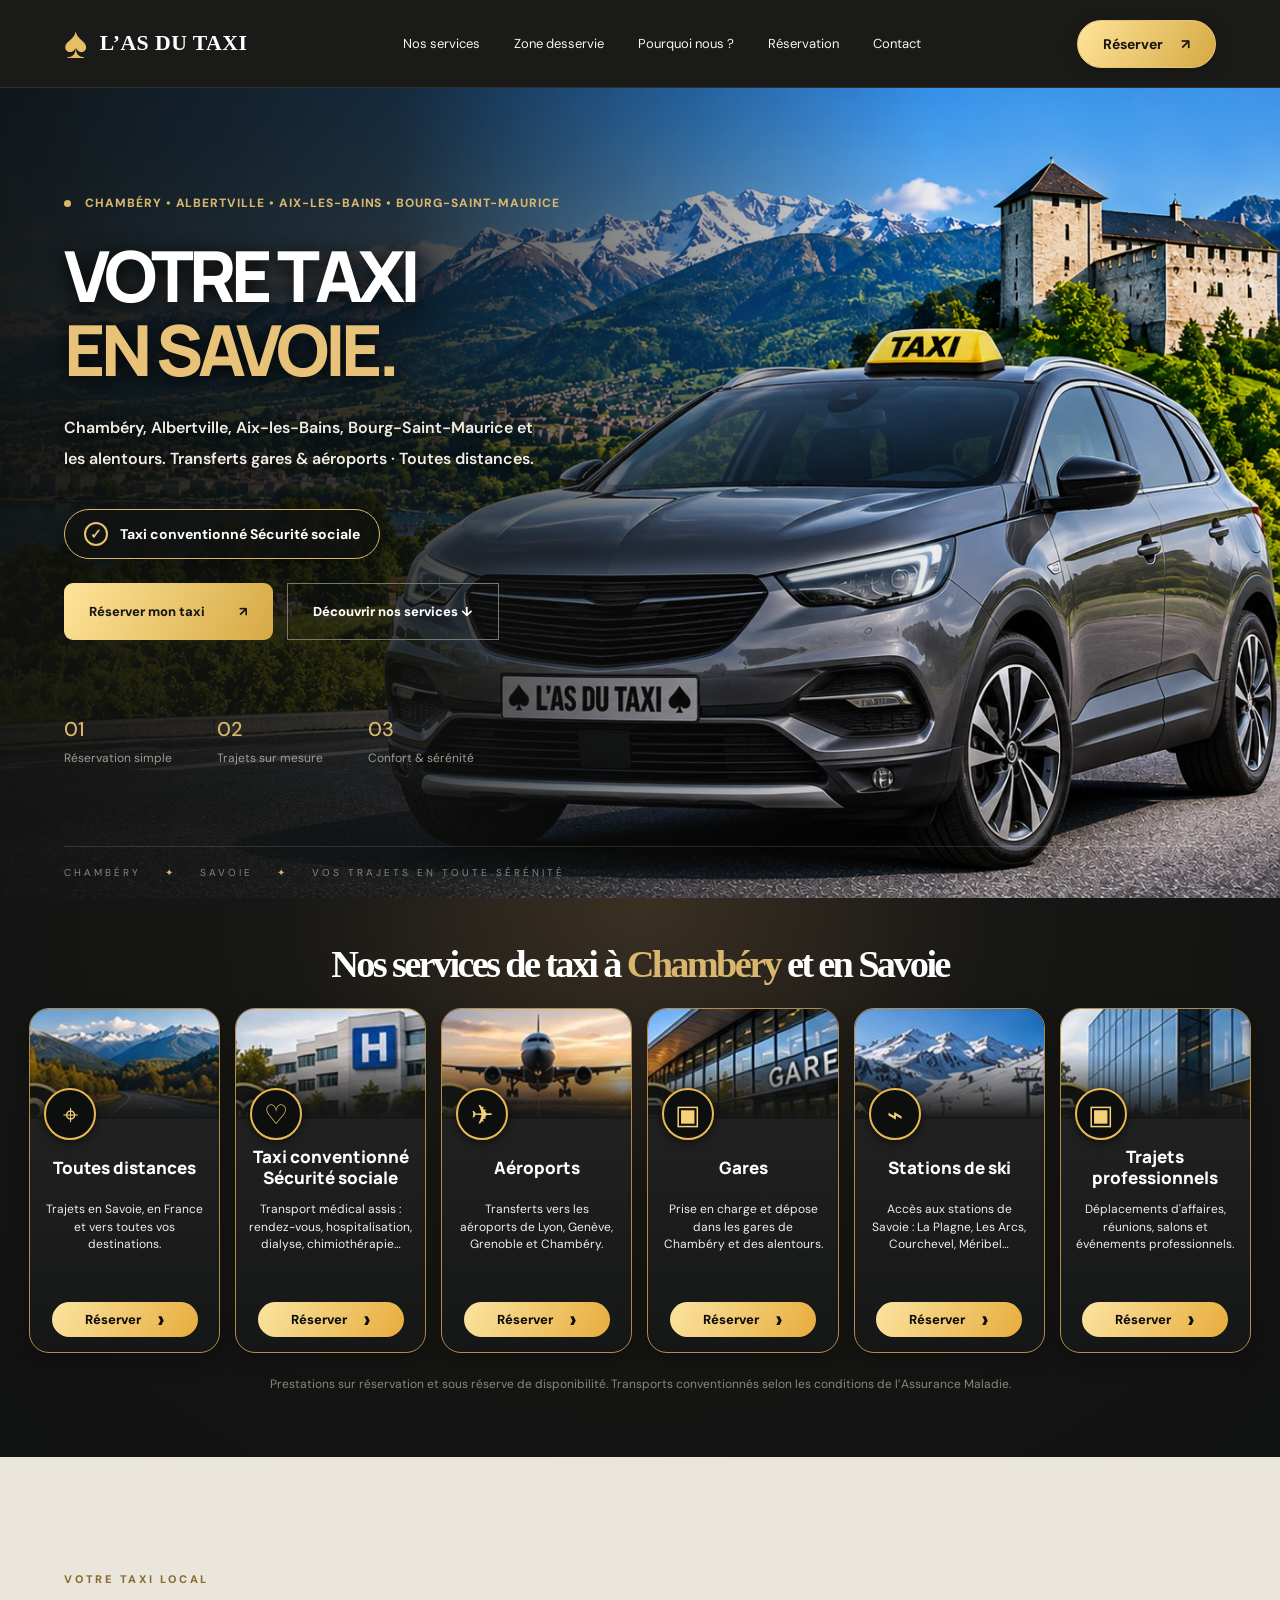
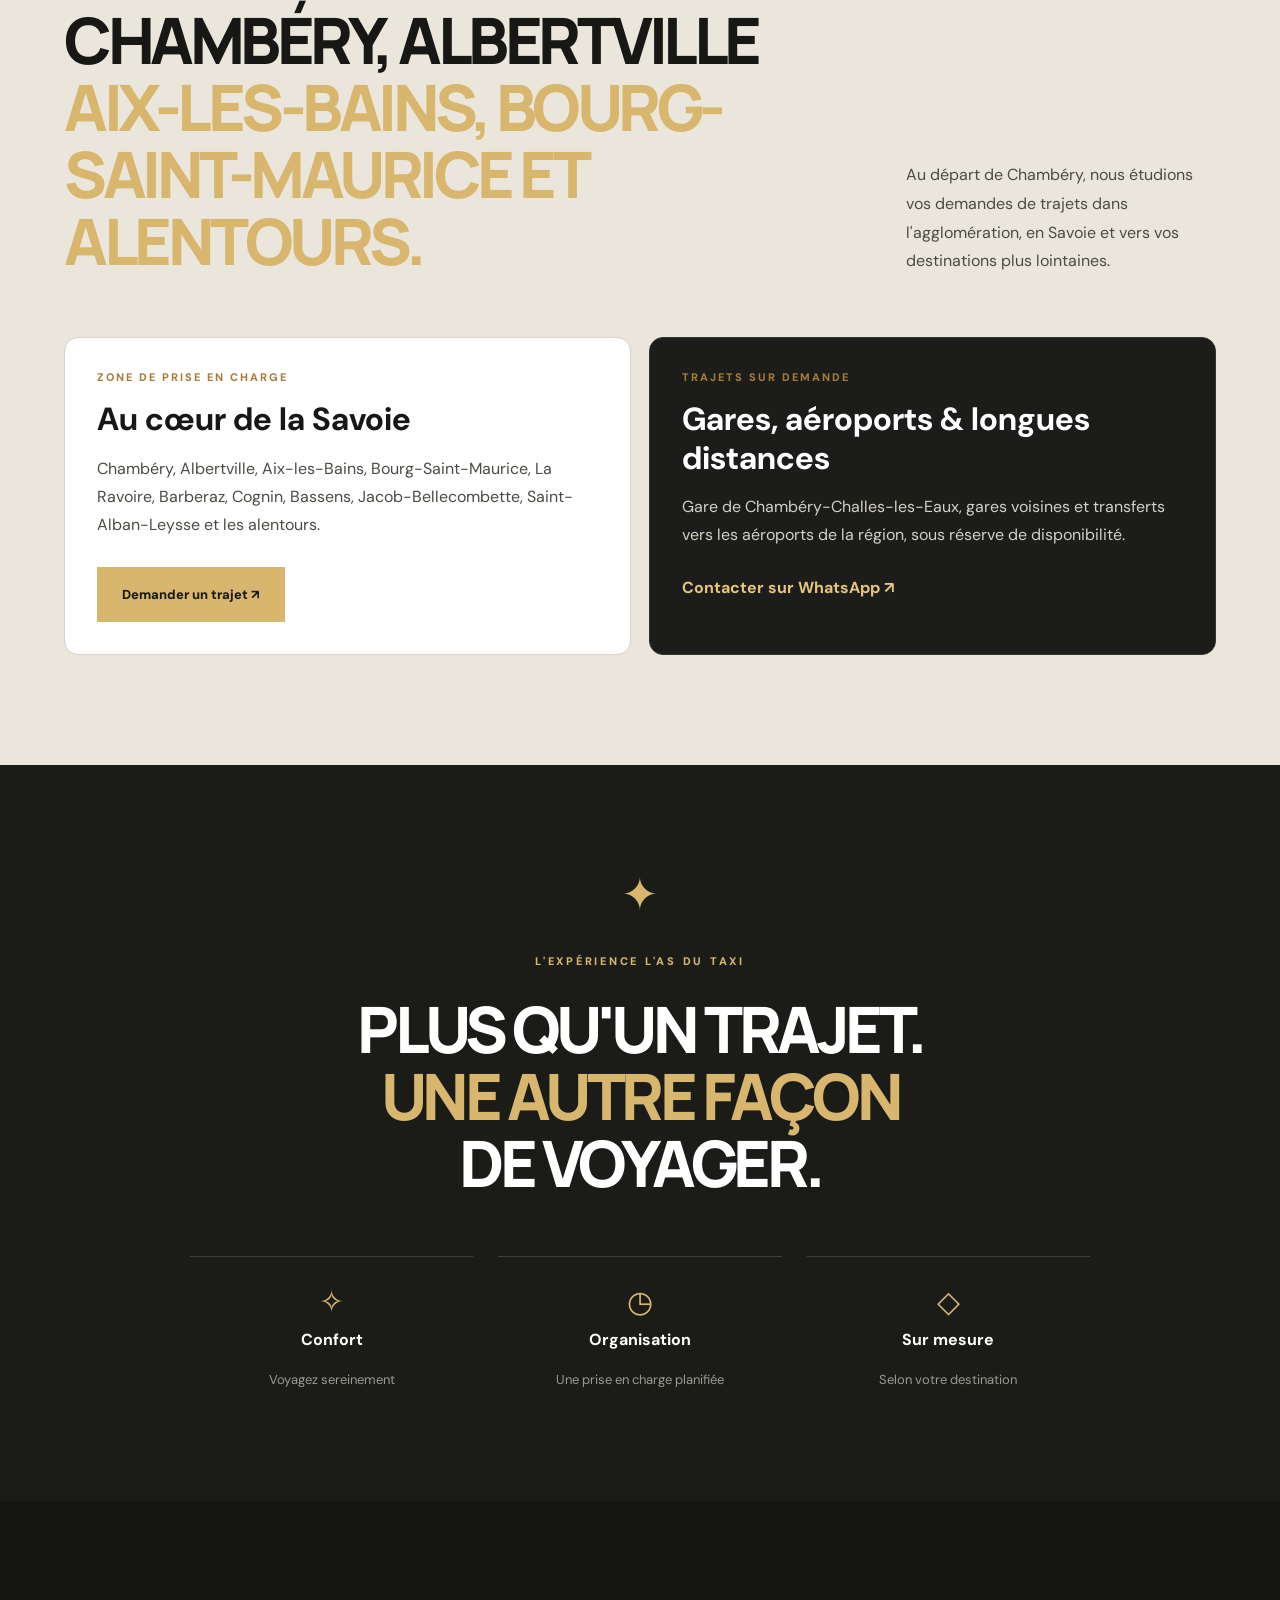
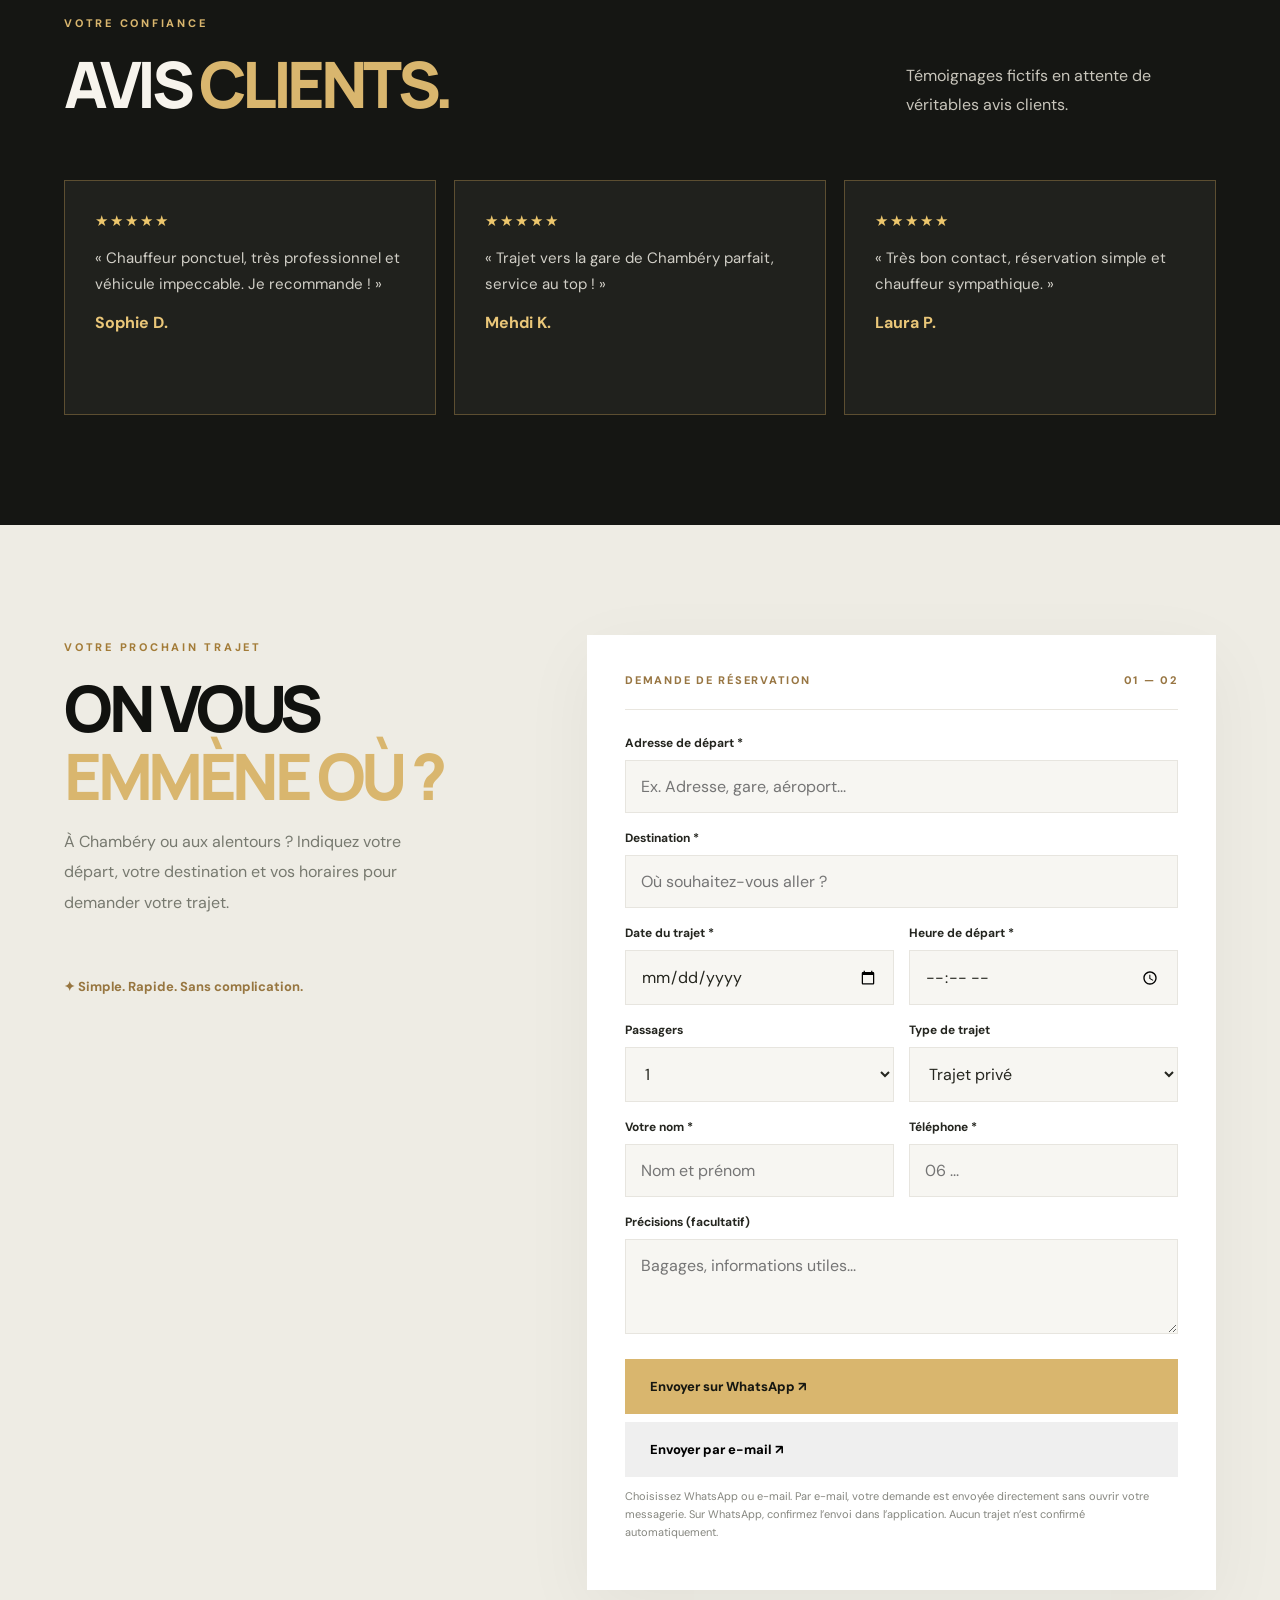
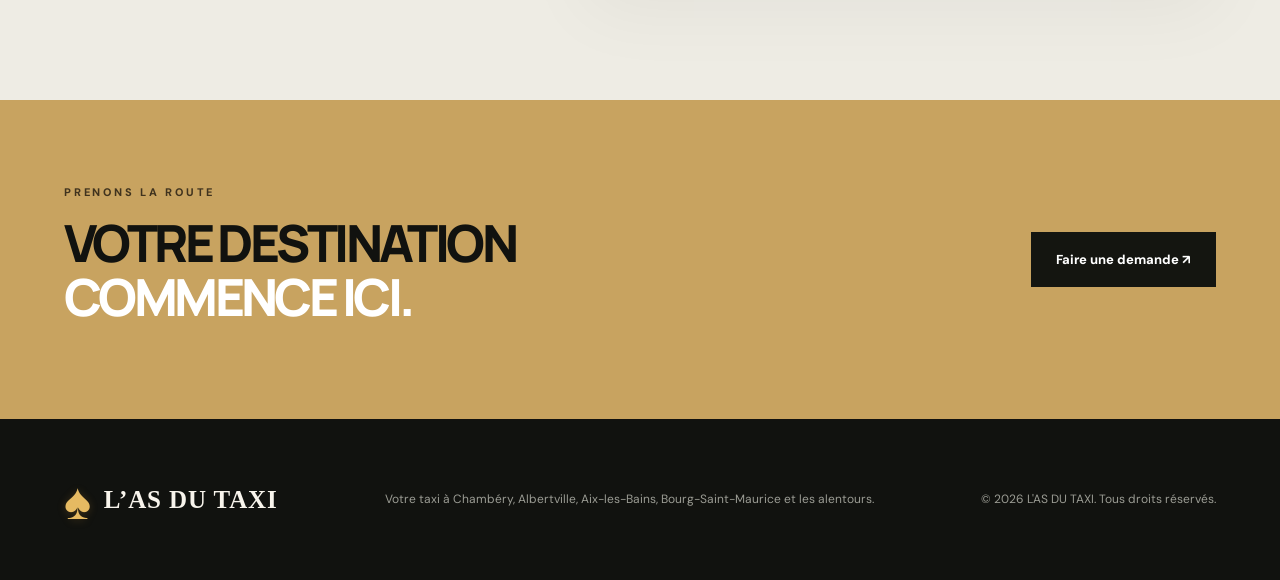
==== commit 0c2fcc8f: "Add files via upload" ====
--- a/index.html
+++ b/index.html
@@ -1 +1 @@
-<!doctype html><html lang="fr"><head><meta charset="UTF-8"><meta name="viewport" content="width=device-width, initial-scale=1"><meta name="theme-color" content="#11120f"><meta name="description" content="L'AS DU TAXI à Chambéry et ses alentours : trajets privés, gare de Chambéry, aéroports et déplacements en Savoie. Demandez votre réservation par WhatsApp ou e-mail."><title>L'AS DU TAXI | Taxi à Chambéry et ses alentours</title><link rel="preconnect" href="https://fonts.googleapis.com"><link rel="preconnect" href="https://fonts.gstatic.com" crossorigin><link href="https://fonts.googleapis.com/css2?family=DM+Sans:wght@400;500;600;700&family=Manrope:wght@400;500;600;700;800&display=swap" rel="stylesheet"><link rel="stylesheet" href="/style.css"></head><body><header class="header"><a class="brand" href="#accueil"><span class="brand-spade" aria-hidden="true">♠</span><span class="brand-wordmark">L’AS DU TAXI</span></a><nav id="nav"><a href="#services">Nos services</a><a href="#zone">Zone desservie</a><a href="#avantages">Pourquoi nous ?</a><a href="#reservation">Réservation</a><a href="#contact">Contact</a></nav><a class="header-cta" href="#reservation">Réserver <span>↗</span></a><button class="menu" id="menu" aria-label="Ouvrir le menu" aria-expanded="false">☰</button></header><main><section class="hero" id="accueil"><div class="hero-glow"></div><div class="hero-inner"><div class="eyebrow"><span class="dot"></span> CHAMBÉRY • ALBERTVILLE • AIX-LES-BAINS • BOURG-SAINT-MAURICE</div><h1>VOTRE TAXI<br><em>EN SAVOIE.</em></h1><p>Chambéry, Albertville, Aix-les-Bains, Bourg-Saint-Maurice et les alentours. Transferts gares &amp; aéroports · Toutes distances.</p><div class="hero-conventionne"><span aria-hidden="true">✓</span> Taxi conventionné Sécurité sociale</div><div class="hero-actions"><a class="btn btn-gold" href="#reservation">Réserver mon taxi <span>↗</span></a><a class="btn btn-outline" href="#services">Découvrir nos services ↓</a></div><div class="hero-facts"><div><strong>01</strong><span>Réservation simple</span></div><div><strong>02</strong><span>Trajets sur mesure</span></div><div><strong>03</strong><span>Confort & sérénité</span></div></div></div><div class="hero-visual"><div class="visual-circle"></div><div class="car-symbol">✦</div><div class="visual-text">PREMIUM<br><span>TRANSPORT</span></div><div class="visual-road"></div></div><div class="hero-bottom">CHAMBÉRY <span>✦</span> SAVOIE <span>✦</span> VOS TRAJETS EN TOUTE SÉRÉNITÉ</div></section><section class="section services services-showcase" id="services"><h2 class="services-showcase-title">Nos services de taxi à <em>Chambéry</em> et en Savoie</h2><div class="service-photo-grid"><article class="service-photo-card"><div class="service-photo" style="background-image:url('/service-1.jpg')"></div><span class="service-photo-icon" aria-hidden="true">⌖</span><h3>Toutes distances</h3><p>Trajets en Savoie, en France et vers toutes vos destinations.</p><a href="#reservation" data-service="Trajet privé">Réserver <span aria-hidden="true">›</span></a></article><article class="service-photo-card"><div class="service-photo" style="background-image:url('/service-2.jpg')"></div><span class="service-photo-icon" aria-hidden="true">♡</span><h3>Taxi conventionné Sécurité sociale</h3><p>Transport médical assis : rendez-vous, hospitalisation, dialyse, chimiothérapie…</p><a href="#reservation" data-service="Taxi conventionné CPAM">Réserver <span aria-hidden="true">›</span></a></article><article class="service-photo-card"><div class="service-photo" style="background-image:url('/service-3.jpg')"></div><span class="service-photo-icon" aria-hidden="true">✈</span><h3>Aéroports</h3><p>Transferts vers les aéroports de Lyon, Genève, Grenoble et Chambéry.</p><a href="#reservation" data-service="Gare / Aéroport">Réserver <span aria-hidden="true">›</span></a></article><article class="service-photo-card"><div class="service-photo" style="background-image:url('/service-4.jpg')"></div><span class="service-photo-icon" aria-hidden="true">▣</span><h3>Gares</h3><p>Prise en charge et dépose dans les gares de Chambéry et des alentours.</p><a href="#reservation" data-service="Gare / Aéroport">Réserver <span aria-hidden="true">›</span></a></article><article class="service-photo-card"><div class="service-photo" style="background-image:url('/service-5.jpg')"></div><span class="service-photo-icon" aria-hidden="true">⌁</span><h3>Stations de ski</h3><p>Accès aux stations de Savoie : La Plagne, Les Arcs, Courchevel, Méribel…</p><a href="#reservation" data-service="Stations de ski">Réserver <span aria-hidden="true">›</span></a></article><article class="service-photo-card"><div class="service-photo" style="background-image:url('/service-6.jpg')"></div><span class="service-photo-icon" aria-hidden="true">▣</span><h3>Trajets professionnels</h3><p>Déplacements d'affaires, réunions, salons et événements professionnels.</p><a href="#reservation" data-service="Professionnel">Réserver <span aria-hidden="true">›</span></a></article></div><p class="service-footnote">Prestations sur réservation et sous réserve de disponibilité. Transports conventionnés selon les conditions de l’Assurance Maladie.</p></section><section class="section local-area" id="zone"><div class="section-head"><div><span class="kicker">VOTRE TAXI LOCAL</span><h2>CHAMBÉRY, ALBERTVILLE<br><em>AIX-LES-BAINS, BOURG-SAINT-MAURICE ET ALENTOURS.</em></h2></div><p>Au départ de Chambéry, nous étudions vos demandes de trajets dans l'agglomération, en Savoie et vers vos destinations plus lointaines.</p></div><div class="area-grid"><div class="area-panel"><span class="area-label">ZONE DE PRISE EN CHARGE</span><h3>Au cœur de la Savoie</h3><p>Chambéry, Albertville, Aix-les-Bains, Bourg-Saint-Maurice, La Ravoire, Barberaz, Cognin, Bassens, Jacob-Bellecombette, Saint-Alban-Leysse et les alentours.</p><a class="btn btn-gold" href="#reservation">Demander un trajet ↗</a></div><div class="area-panel area-panel-dark"><span class="area-label">TRAJETS SUR DEMANDE</span><h3>Gares, aéroports & longues distances</h3><p>Gare de Chambéry-Challes-les-Eaux, gares voisines et transferts vers les aéroports de la région, sous réserve de disponibilité.</p><a href="https://wa.me/33765702419" target="_blank" rel="noopener noreferrer">Contacter sur WhatsApp ↗</a></div></div></section><section class="statement" id="avantages"><div class="statement-icon">✦</div><span class="kicker">L'EXPÉRIENCE L'AS DU TAXI</span><h2>PLUS QU'UN TRAJET.<br><em>UNE AUTRE FAÇON</em><br>DE VOYAGER.</h2><div class="benefits"><div><span>✧</span><strong>Confort</strong><p>Voyagez sereinement</p></div><div><span>◷</span><strong>Organisation</strong><p>Une prise en charge planifiée</p></div><div><span>◇</span><strong>Sur mesure</strong><p>Selon votre destination</p></div></div></section><section class="section reviews" id="avis"><div class="section-head"><div><span class="kicker">VOTRE CONFIANCE</span><h2>AVIS <em>CLIENTS.</em></h2></div><p>Témoignages fictifs en attente de véritables avis clients.</p></div><div class="reviews-grid"><article class="review-card"><span class="review-stars">★★★★★</span><p>« Chauffeur ponctuel, très professionnel et véhicule impeccable. Je recommande ! »</p><strong>Sophie D.</strong></article><article class="review-card"><span class="review-stars">★★★★★</span><p>« Trajet vers la gare de Chambéry parfait, service au top ! »</p><strong>Mehdi K.</strong></article><article class="review-card"><span class="review-stars">★★★★★</span><p>« Très bon contact, réservation simple et chauffeur sympathique. »</p><strong>Laura P.</strong></article></div></section><section class="section booking" id="reservation"><div class="booking-intro"><span class="kicker">VOTRE PROCHAIN TRAJET</span><h2>ON VOUS<br><em>EMMÈNE OÙ ?</em></h2><p>À Chambéry ou aux alentours ? Indiquez votre départ, votre destination et vos horaires pour demander votre trajet.</p><div class="booking-note">✦ Simple. Rapide. Sans complication.</div></div><form class="booking-form" id="bookingForm"><div class="form-top"><span>DEMANDE DE RÉSERVATION</span><span>01 — 02</span></div><div class="field"><label for="from">Adresse de départ *</label><input id="from" name="from" placeholder="Ex. Adresse, gare, aéroport..." required maxlength="180"></div><div class="field"><label for="to">Destination *</label><input id="to" name="to" placeholder="Où souhaitez-vous aller ?" required maxlength="180"></div><div class="two"><div class="field"><label for="date">Date du trajet *</label><input id="date" name="date" type="date" required></div><div class="field"><label for="time">Heure de départ *</label><input id="time" name="time" type="time" required></div></div><div class="two"><div class="field"><label for="passengers">Passagers</label><select id="passengers" name="passengers"><option>1</option><option>2</option><option>3</option><option>4</option><option>5</option><option>6</option><option>7</option><option>8</option></select></div><div class="field"><label for="service">Type de trajet</label><select id="service" name="service"><option>Trajet privé</option><option>Gare / Aéroport</option><option>Professionnel</option><option>Stations de ski</option><option>Taxi conventionné CPAM</option><option>Autre</option></select></div></div><div class="two"><div class="field"><label for="name">Votre nom *</label><input id="name" name="name" autocomplete="name" placeholder="Nom et prénom" required maxlength="100"></div><div class="field"><label for="phone">Téléphone *</label><input id="phone" name="phone" autocomplete="tel" type="tel" placeholder="06 ..." required maxlength="30"></div></div><div class="field"><label for="details">Précisions (facultatif)</label><textarea id="details" name="details" rows="3" maxlength="500" placeholder="Bagages, informations utiles..."></textarea></div><div class="booking-actions"><button class="btn btn-gold submit" type="submit" data-channel="whatsapp">Envoyer sur WhatsApp ↗</button><button class="btn btn-email submit" type="submit" data-channel="email">Envoyer par e-mail ↗</button></div><p class="form-disclaimer">Choisissez WhatsApp ou e-mail. Votre application s’ouvre avec la demande préremplie : vous devrez confirmer l’envoi. Aucun trajet n’est confirmé automatiquement.</p><div class="form-message" id="formMessage" aria-live="polite"></div></form></section><section class="contact" id="contact"><div><span class="kicker">PRENONS LA ROUTE</span><h2>VOTRE DESTINATION<br><em>COMMENCE ICI.</em></h2></div><a href="#reservation" class="btn btn-gold">Faire une demande ↗</a></section></main><footer><a class="brand" href="#accueil"><span class="brand-spade" aria-hidden="true">♠</span><span class="brand-wordmark">L’AS DU TAXI</span></a><p>Votre taxi à Chambéry, Albertville, Aix-les-Bains, Bourg-Saint-Maurice et les alentours.</p><span>© <span id="year"></span> L'AS DU TAXI. Tous droits réservés.</span></footer><script src="/script.js"></script></body></html>
+<!doctype html><html lang="fr"><head><meta charset="UTF-8"><meta name="viewport" content="width=device-width, initial-scale=1"><meta name="theme-color" content="#11120f"><meta name="description" content="L'AS DU TAXI à Chambéry et ses alentours : trajets privés, gare de Chambéry, aéroports et déplacements en Savoie. Demandez votre réservation par WhatsApp ou e-mail."><title>L'AS DU TAXI | Taxi à Chambéry et ses alentours</title><link rel="preconnect" href="https://fonts.googleapis.com"><link rel="preconnect" href="https://fonts.gstatic.com" crossorigin><link href="https://fonts.googleapis.com/css2?family=DM+Sans:wght@400;500;600;700&family=Manrope:wght@400;500;600;700;800&display=swap" rel="stylesheet"><link rel="stylesheet" href="/style.css"></head><body><header class="header"><a class="brand" href="#accueil"><span class="brand-spade" aria-hidden="true">♠</span><span class="brand-wordmark">L’AS DU TAXI</span></a><nav id="nav"><a href="#services">Nos services</a><a href="#zone">Zone desservie</a><a href="#avantages">Pourquoi nous ?</a><a href="#reservation">Réservation</a><a href="#contact">Contact</a></nav><a class="header-cta" href="#reservation">Réserver <span>↗</span></a><button class="menu" id="menu" aria-label="Ouvrir le menu" aria-expanded="false">☰</button></header><main><section class="hero" id="accueil"><div class="hero-glow"></div><div class="hero-inner"><div class="eyebrow"><span class="dot"></span> CHAMBÉRY • ALBERTVILLE • AIX-LES-BAINS • BOURG-SAINT-MAURICE</div><h1>VOTRE TAXI<br><em>EN SAVOIE.</em></h1><p>Chambéry, Albertville, Aix-les-Bains, Bourg-Saint-Maurice et les alentours. Transferts gares &amp; aéroports · Toutes distances.</p><div class="hero-conventionne"><span aria-hidden="true">✓</span> Taxi conventionné Sécurité sociale</div><div class="hero-actions"><a class="btn btn-gold" href="#reservation">Réserver mon taxi <span>↗</span></a><a class="btn btn-outline" href="#services">Découvrir nos services ↓</a></div><div class="hero-facts"><div><strong>01</strong><span>Réservation simple</span></div><div><strong>02</strong><span>Trajets sur mesure</span></div><div><strong>03</strong><span>Confort & sérénité</span></div></div></div><div class="hero-visual"><div class="visual-circle"></div><div class="car-symbol">✦</div><div class="visual-text">PREMIUM<br><span>TRANSPORT</span></div><div class="visual-road"></div></div><div class="hero-bottom">CHAMBÉRY <span>✦</span> SAVOIE <span>✦</span> VOS TRAJETS EN TOUTE SÉRÉNITÉ</div></section><section class="section services services-showcase" id="services"><h2 class="services-showcase-title">Nos services de taxi à <em>Chambéry</em> et en Savoie</h2><div class="service-photo-grid"><article class="service-photo-card"><div class="service-photo" style="background-image:url('/service-1.jpg')"></div><span class="service-photo-icon" aria-hidden="true">⌖</span><h3>Toutes distances</h3><p>Trajets en Savoie, en France et vers toutes vos destinations.</p><a href="#reservation" data-service="Trajet privé">Réserver <span aria-hidden="true">›</span></a></article><article class="service-photo-card"><div class="service-photo" style="background-image:url('/service-2.jpg')"></div><span class="service-photo-icon" aria-hidden="true">♡</span><h3>Taxi conventionné Sécurité sociale</h3><p>Transport médical assis : rendez-vous, hospitalisation, dialyse, chimiothérapie…</p><a href="#reservation" data-service="Taxi conventionné CPAM">Réserver <span aria-hidden="true">›</span></a></article><article class="service-photo-card"><div class="service-photo" style="background-image:url('/service-3.jpg')"></div><span class="service-photo-icon" aria-hidden="true">✈</span><h3>Aéroports</h3><p>Transferts vers les aéroports de Lyon, Genève, Grenoble et Chambéry.</p><a href="#reservation" data-service="Gare / Aéroport">Réserver <span aria-hidden="true">›</span></a></article><article class="service-photo-card"><div class="service-photo" style="background-image:url('/service-4.jpg')"></div><span class="service-photo-icon" aria-hidden="true">▣</span><h3>Gares</h3><p>Prise en charge et dépose dans les gares de Chambéry et des alentours.</p><a href="#reservation" data-service="Gare / Aéroport">Réserver <span aria-hidden="true">›</span></a></article><article class="service-photo-card"><div class="service-photo" style="background-image:url('/service-5.jpg')"></div><span class="service-photo-icon" aria-hidden="true">⌁</span><h3>Stations de ski</h3><p>Accès aux stations de Savoie : La Plagne, Les Arcs, Courchevel, Méribel…</p><a href="#reservation" data-service="Stations de ski">Réserver <span aria-hidden="true">›</span></a></article><article class="service-photo-card"><div class="service-photo" style="background-image:url('/service-6.jpg')"></div><span class="service-photo-icon" aria-hidden="true">▣</span><h3>Trajets professionnels</h3><p>Déplacements d'affaires, réunions, salons et événements professionnels.</p><a href="#reservation" data-service="Professionnel">Réserver <span aria-hidden="true">›</span></a></article></div><p class="service-footnote">Prestations sur réservation et sous réserve de disponibilité. Transports conventionnés selon les conditions de l’Assurance Maladie.</p></section><section class="section local-area" id="zone"><div class="section-head"><div><span class="kicker">VOTRE TAXI LOCAL</span><h2>CHAMBÉRY, ALBERTVILLE<br><em>AIX-LES-BAINS, BOURG-SAINT-MAURICE ET ALENTOURS.</em></h2></div><p>Au départ de Chambéry, nous étudions vos demandes de trajets dans l'agglomération, en Savoie et vers vos destinations plus lointaines.</p></div><div class="area-grid"><div class="area-panel"><span class="area-label">ZONE DE PRISE EN CHARGE</span><h3>Au cœur de la Savoie</h3><p>Chambéry, Albertville, Aix-les-Bains, Bourg-Saint-Maurice, La Ravoire, Barberaz, Cognin, Bassens, Jacob-Bellecombette, Saint-Alban-Leysse et les alentours.</p><a class="btn btn-gold" href="#reservation">Demander un trajet ↗</a></div><div class="area-panel area-panel-dark"><span class="area-label">TRAJETS SUR DEMANDE</span><h3>Gares, aéroports & longues distances</h3><p>Gare de Chambéry-Challes-les-Eaux, gares voisines et transferts vers les aéroports de la région, sous réserve de disponibilité.</p><a href="https://wa.me/33765702419" target="_blank" rel="noopener noreferrer">Contacter sur WhatsApp ↗</a></div></div></section><section class="statement" id="avantages"><div class="statement-icon">✦</div><span class="kicker">L'EXPÉRIENCE L'AS DU TAXI</span><h2>PLUS QU'UN TRAJET.<br><em>UNE AUTRE FAÇON</em><br>DE VOYAGER.</h2><div class="benefits"><div><span>✧</span><strong>Confort</strong><p>Voyagez sereinement</p></div><div><span>◷</span><strong>Organisation</strong><p>Une prise en charge planifiée</p></div><div><span>◇</span><strong>Sur mesure</strong><p>Selon votre destination</p></div></div></section><section class="section reviews" id="avis"><div class="section-head"><div><span class="kicker">VOTRE CONFIANCE</span><h2>AVIS <em>CLIENTS.</em></h2></div><p>Témoignages fictifs en attente de véritables avis clients.</p></div><div class="reviews-grid"><article class="review-card"><span class="review-stars">★★★★★</span><p>« Chauffeur ponctuel, très professionnel et véhicule impeccable. Je recommande ! »</p><strong>Sophie D.</strong></article><article class="review-card"><span class="review-stars">★★★★★</span><p>« Trajet vers la gare de Chambéry parfait, service au top ! »</p><strong>Mehdi K.</strong></article><article class="review-card"><span class="review-stars">★★★★★</span><p>« Très bon contact, réservation simple et chauffeur sympathique. »</p><strong>Laura P.</strong></article></div></section><section class="section booking" id="reservation"><div class="booking-intro"><span class="kicker">VOTRE PROCHAIN TRAJET</span><h2>ON VOUS<br><em>EMMÈNE OÙ ?</em></h2><p>À Chambéry ou aux alentours ? Indiquez votre départ, votre destination et vos horaires pour demander votre trajet.</p><div class="booking-note">✦ Simple. Rapide. Sans complication.</div></div><form class="booking-form" id="bookingForm"><div class="form-top"><span>DEMANDE DE RÉSERVATION</span><span>01 — 02</span></div><div class="field"><label for="from">Adresse de départ *</label><input id="from" name="from" placeholder="Ex. Adresse, gare, aéroport..." required maxlength="180"></div><div class="field"><label for="to">Destination *</label><input id="to" name="to" placeholder="Où souhaitez-vous aller ?" required maxlength="180"></div><div class="two"><div class="field"><label for="date">Date du trajet *</label><input id="date" name="date" type="date" required></div><div class="field"><label for="time">Heure de départ *</label><input id="time" name="time" type="time" required></div></div><div class="two"><div class="field"><label for="passengers">Passagers</label><select id="passengers" name="passengers"><option>1</option><option>2</option><option>3</option><option>4</option><option>5</option><option>6</option><option>7</option><option>8</option></select></div><div class="field"><label for="service">Type de trajet</label><select id="service" name="service"><option>Trajet privé</option><option>Gare / Aéroport</option><option>Professionnel</option><option>Stations de ski</option><option>Taxi conventionné CPAM</option><option>Autre</option></select></div></div><div class="two"><div class="field"><label for="name">Votre nom *</label><input id="name" name="name" autocomplete="name" placeholder="Nom et prénom" required maxlength="100"></div><div class="field"><label for="phone">Téléphone *</label><input id="phone" name="phone" autocomplete="tel" type="tel" placeholder="06 ..." required maxlength="30"></div></div><div class="field"><label for="details">Précisions (facultatif)</label><textarea id="details" name="details" rows="3" maxlength="500" placeholder="Bagages, informations utiles..."></textarea></div><div class="honeypot" aria-hidden="true"><label for="website">Site web</label><input id="website" name="website" tabindex="-1" autocomplete="off"></div><div class="booking-actions"><button class="btn btn-gold submit" type="button" data-channel="whatsapp">Envoyer sur WhatsApp ↗</button><button class="btn btn-email submit" type="button" data-channel="email">Envoyer par e-mail ↗</button></div><p class="form-disclaimer">Choisissez WhatsApp ou e-mail. Par e-mail, votre demande est envoyée directement sans ouvrir votre messagerie. Sur WhatsApp, confirmez l’envoi dans l’application. Aucun trajet n’est confirmé automatiquement.</p><div class="form-message" id="formMessage" role="status" aria-live="polite"></div></form></section><section class="contact" id="contact"><div><span class="kicker">PRENONS LA ROUTE</span><h2>VOTRE DESTINATION<br><em>COMMENCE ICI.</em></h2></div><a href="#reservation" class="btn btn-gold">Faire une demande ↗</a></section></main><footer><a class="brand" href="#accueil"><span class="brand-spade" aria-hidden="true">♠</span><span class="brand-wordmark">L’AS DU TAXI</span></a><p>Votre taxi à Chambéry, Albertville, Aix-les-Bains, Bourg-Saint-Maurice et les alentours.</p><span>© <span id="year"></span> L'AS DU TAXI. Tous droits réservés.</span></footer><script src="/script.js"></script></body></html>
--- a/style.css
+++ b/style.css
@@ -110,3 +110,6 @@
   }
   .hero::after { display: none !important; }
 }
+
+.honeypot{position:absolute;left:-10000px;width:1px;height:1px;overflow:hidden}
+.booking-actions button:disabled{opacity:.6;cursor:wait}
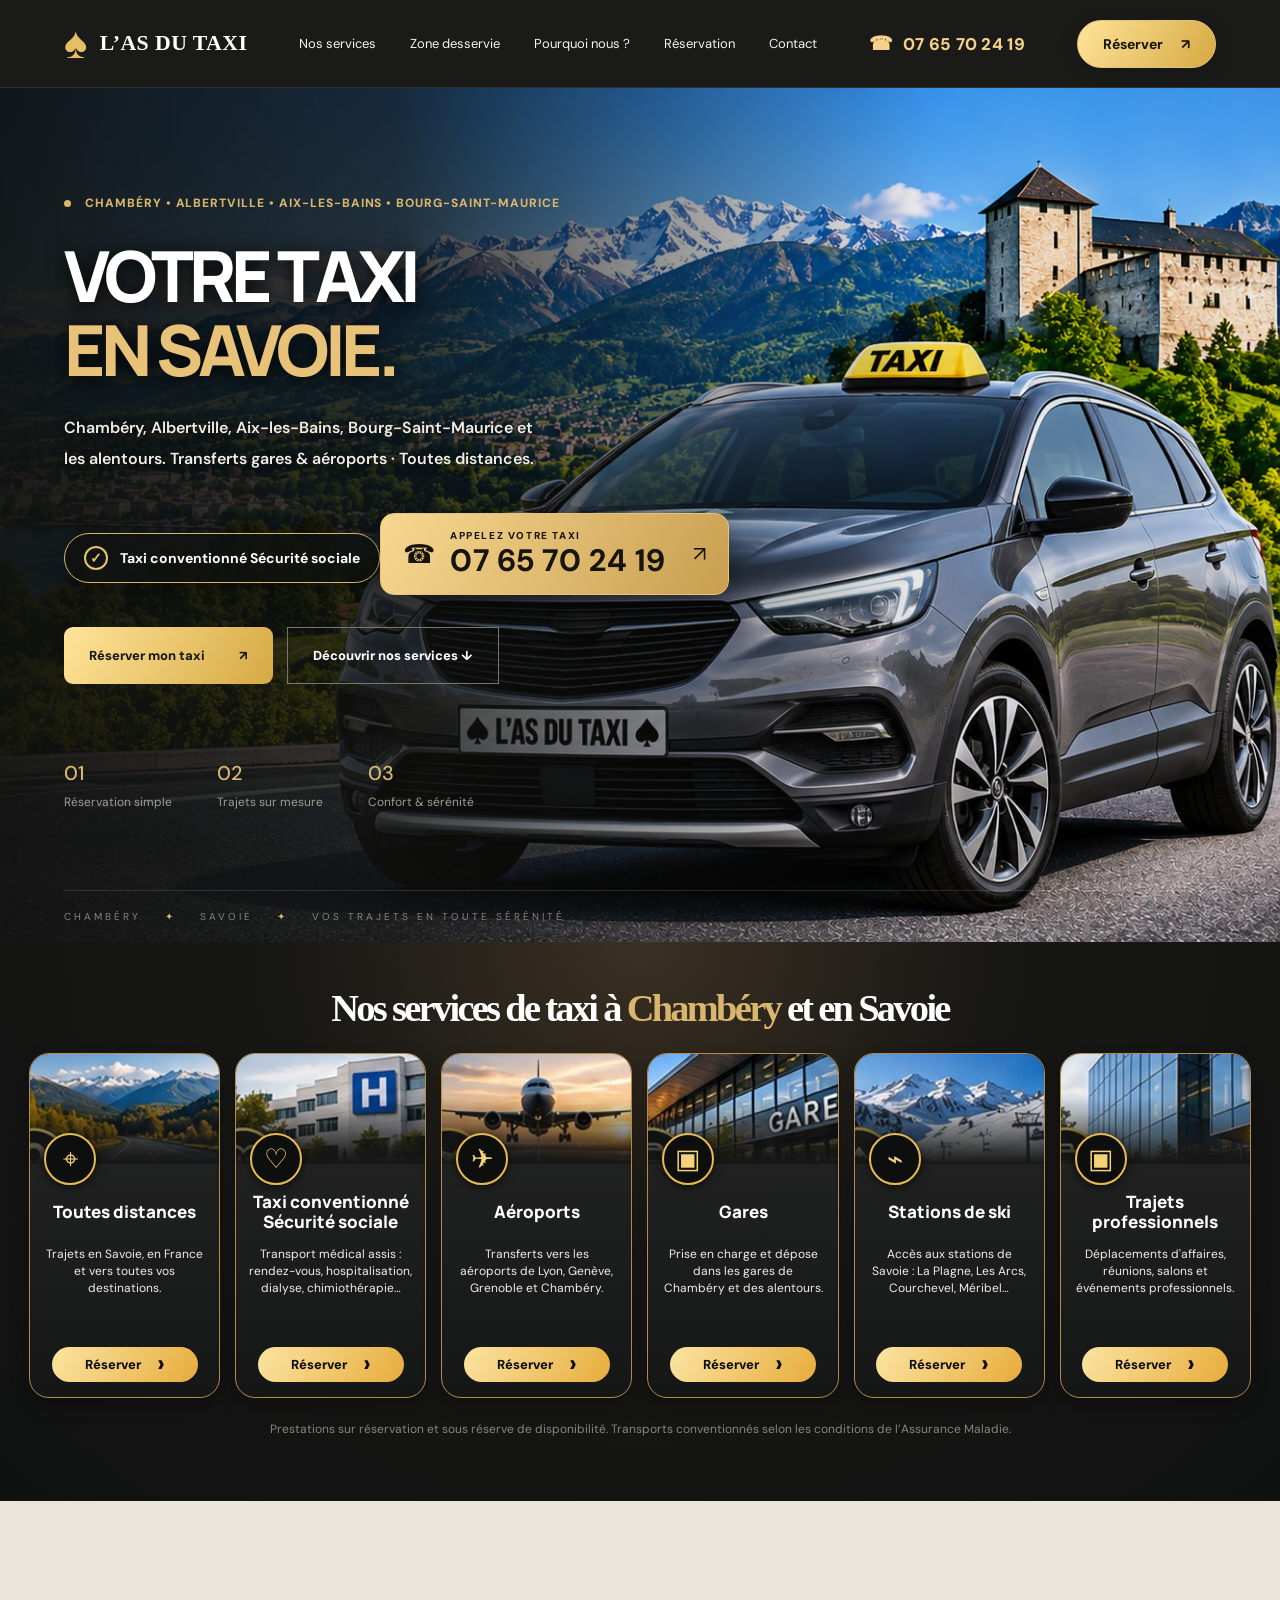
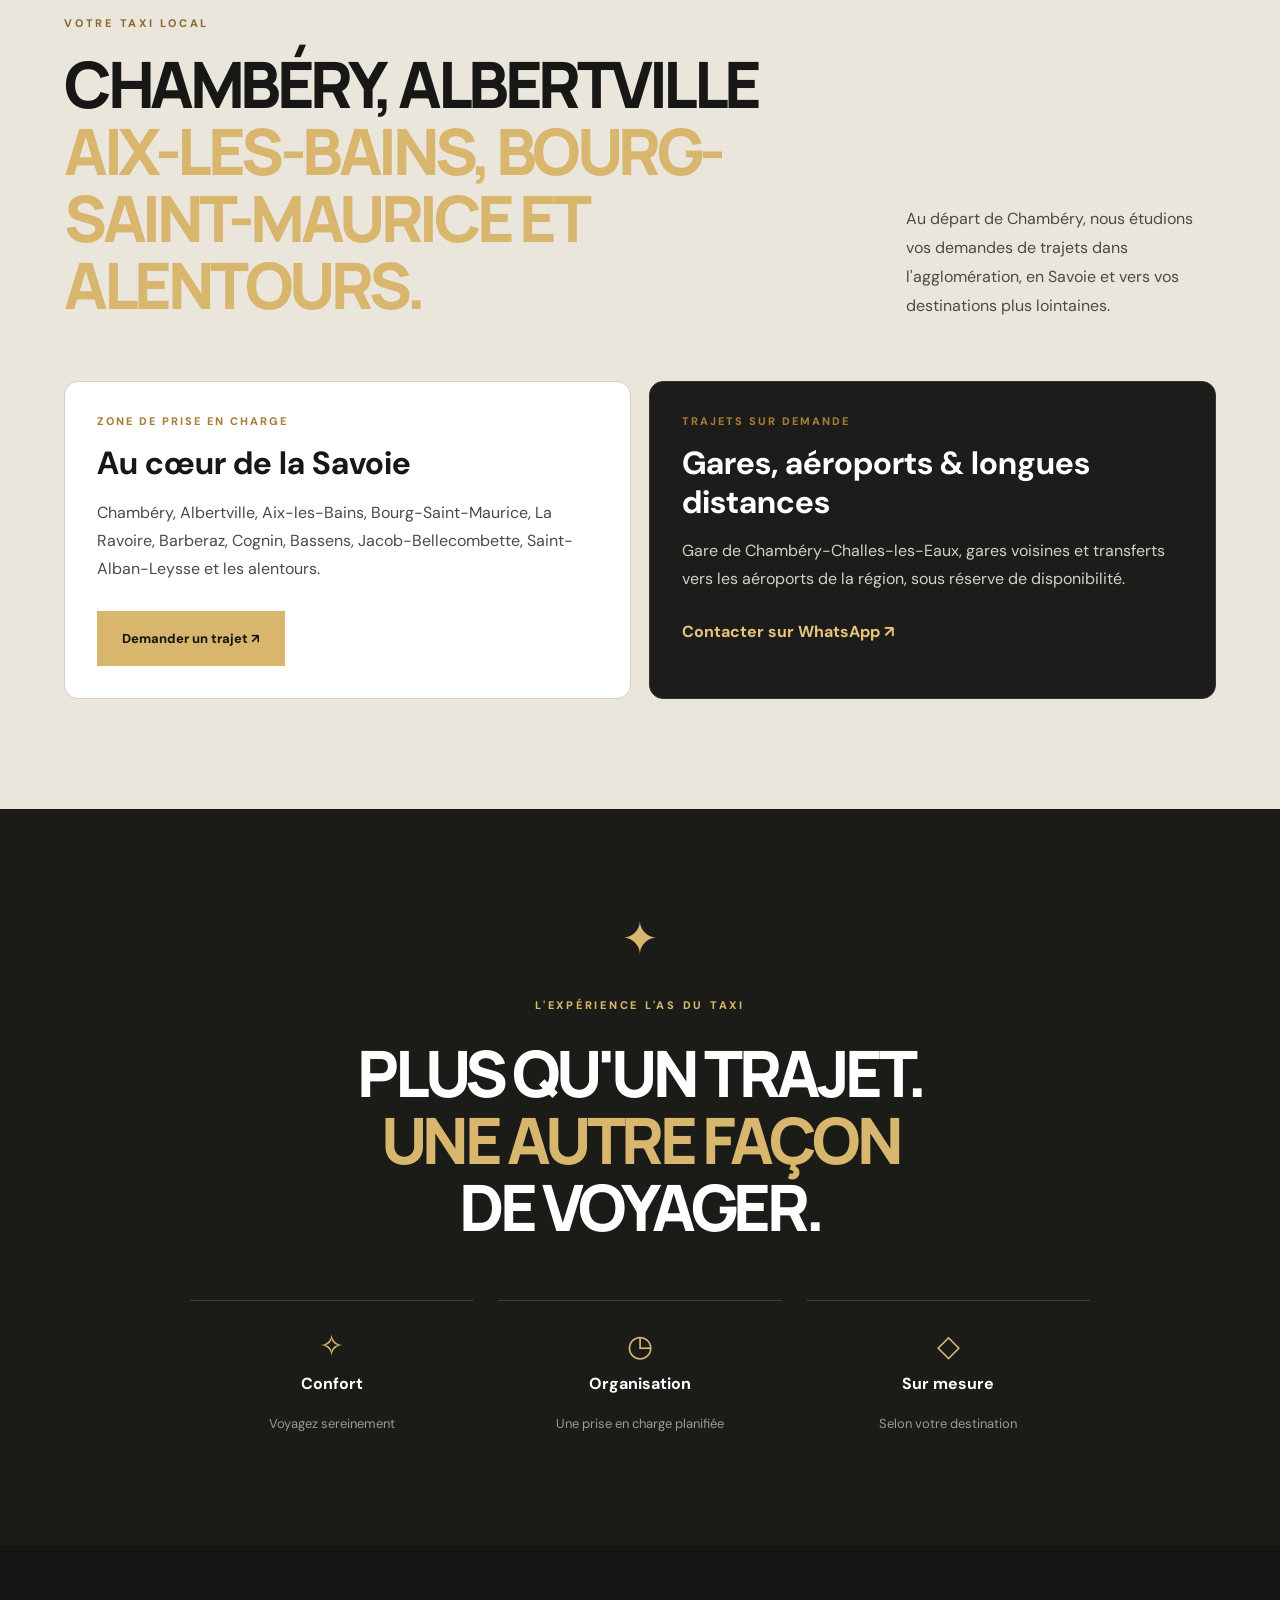
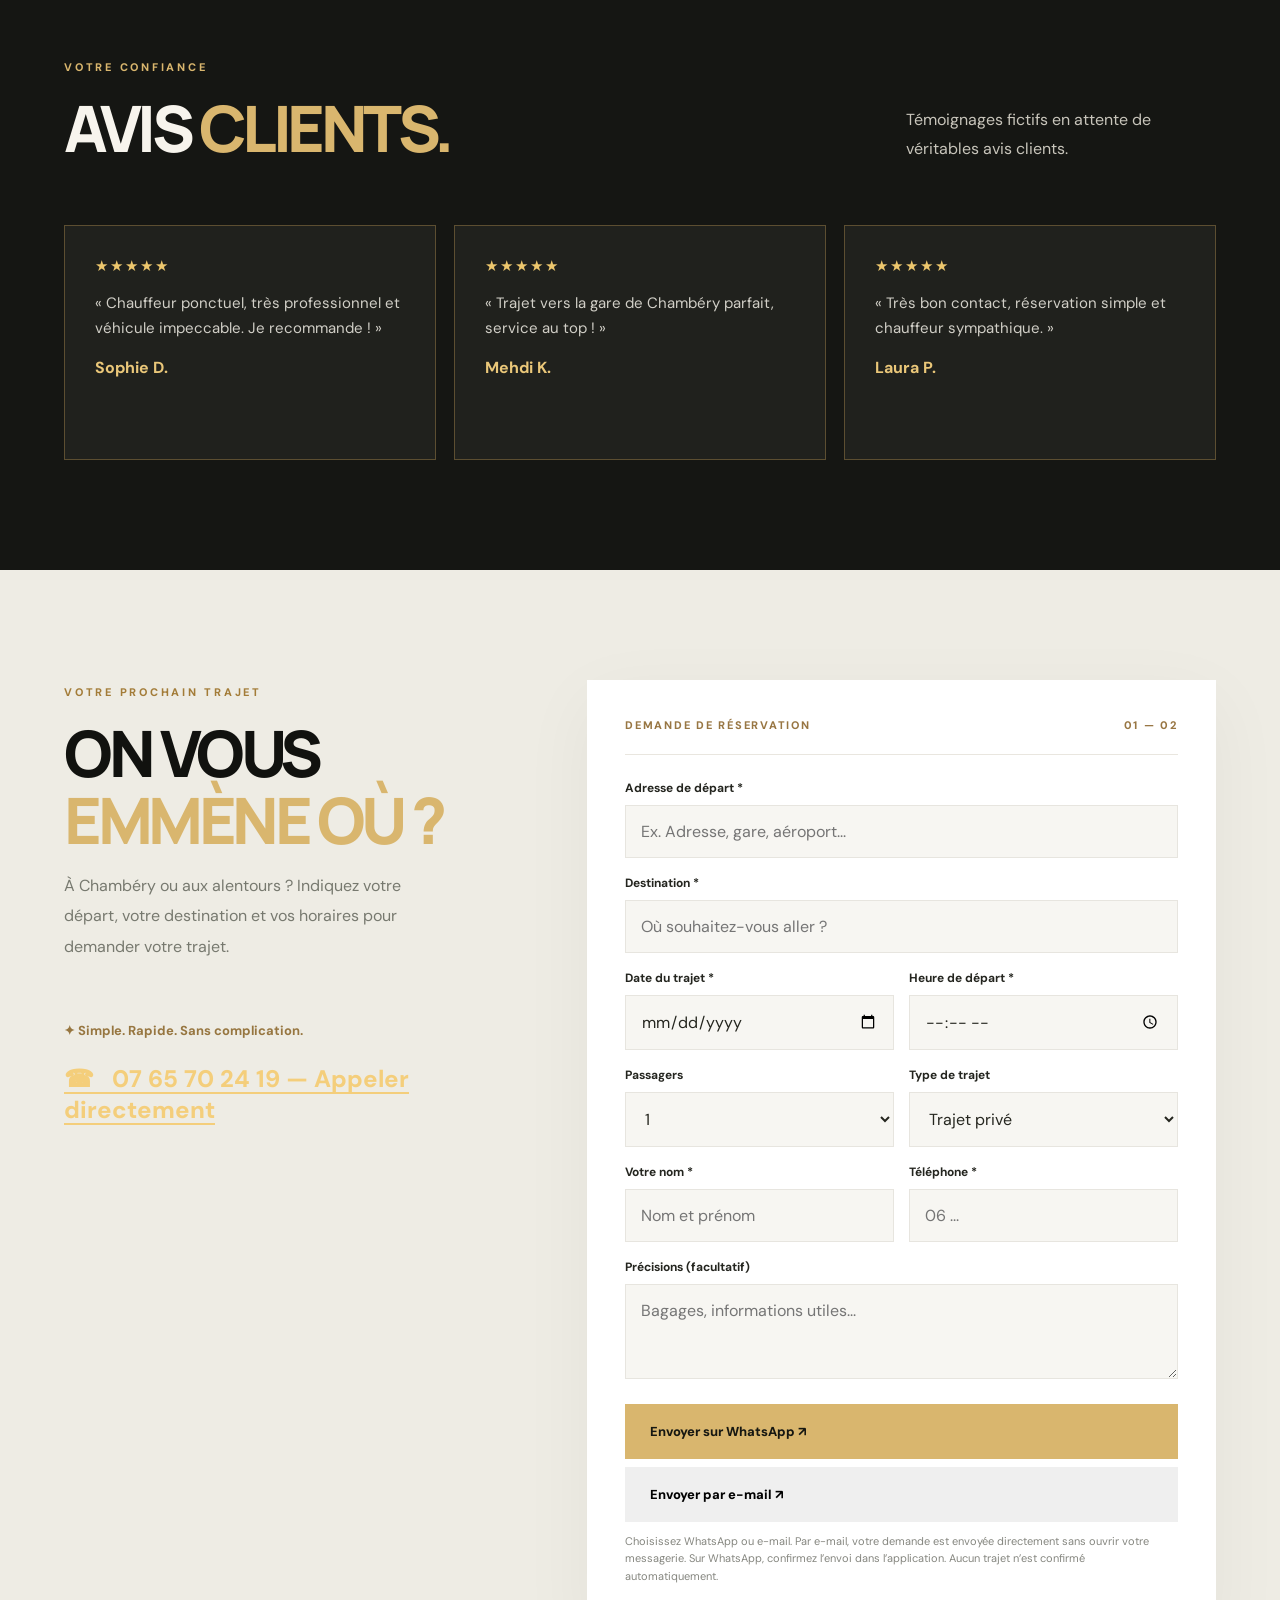
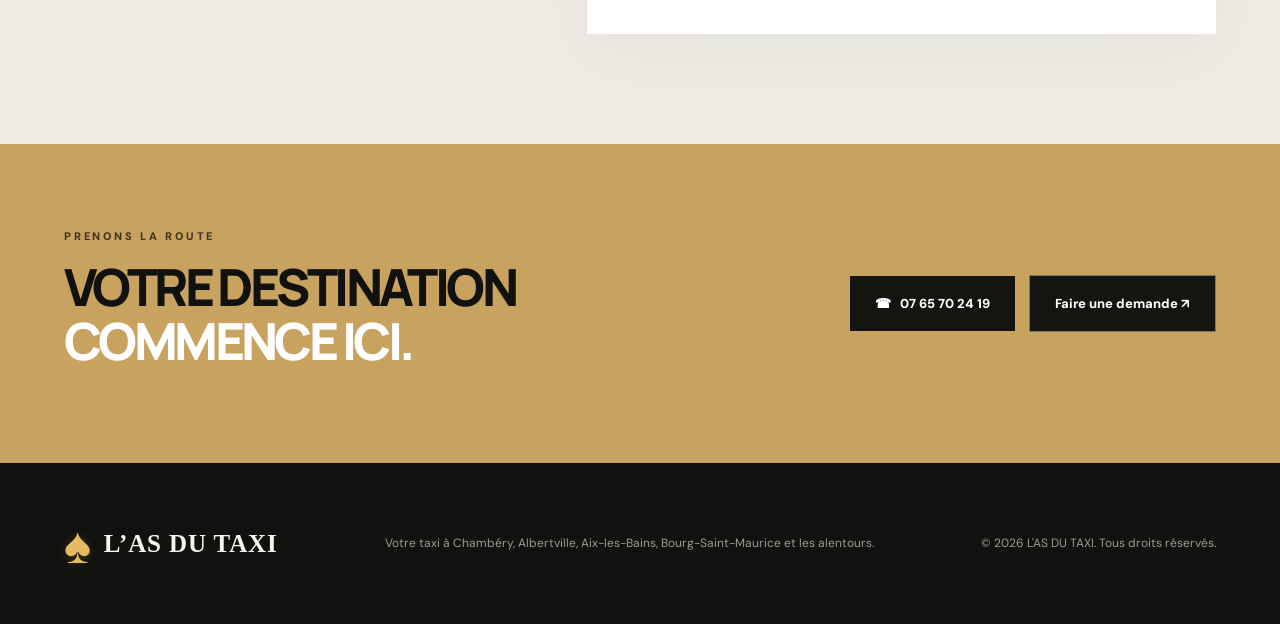
==== commit 6a652af8: "Add files via upload" ====
--- a/index.html
+++ b/index.html
@@ -1 +1 @@
-<!doctype html><html lang="fr"><head><meta charset="UTF-8"><meta name="viewport" content="width=device-width, initial-scale=1"><meta name="theme-color" content="#11120f"><meta name="description" content="L'AS DU TAXI à Chambéry et ses alentours : trajets privés, gare de Chambéry, aéroports et déplacements en Savoie. Demandez votre réservation par WhatsApp ou e-mail."><title>L'AS DU TAXI | Taxi à Chambéry et ses alentours</title><link rel="preconnect" href="https://fonts.googleapis.com"><link rel="preconnect" href="https://fonts.gstatic.com" crossorigin><link href="https://fonts.googleapis.com/css2?family=DM+Sans:wght@400;500;600;700&family=Manrope:wght@400;500;600;700;800&display=swap" rel="stylesheet"><link rel="stylesheet" href="/style.css"></head><body><header class="header"><a class="brand" href="#accueil"><span class="brand-spade" aria-hidden="true">♠</span><span class="brand-wordmark">L’AS DU TAXI</span></a><nav id="nav"><a href="#services">Nos services</a><a href="#zone">Zone desservie</a><a href="#avantages">Pourquoi nous ?</a><a href="#reservation">Réservation</a><a href="#contact">Contact</a></nav><a class="header-cta" href="#reservation">Réserver <span>↗</span></a><button class="menu" id="menu" aria-label="Ouvrir le menu" aria-expanded="false">☰</button></header><main><section class="hero" id="accueil"><div class="hero-glow"></div><div class="hero-inner"><div class="eyebrow"><span class="dot"></span> CHAMBÉRY • ALBERTVILLE • AIX-LES-BAINS • BOURG-SAINT-MAURICE</div><h1>VOTRE TAXI<br><em>EN SAVOIE.</em></h1><p>Chambéry, Albertville, Aix-les-Bains, Bourg-Saint-Maurice et les alentours. Transferts gares &amp; aéroports · Toutes distances.</p><div class="hero-conventionne"><span aria-hidden="true">✓</span> Taxi conventionné Sécurité sociale</div><div class="hero-actions"><a class="btn btn-gold" href="#reservation">Réserver mon taxi <span>↗</span></a><a class="btn btn-outline" href="#services">Découvrir nos services ↓</a></div><div class="hero-facts"><div><strong>01</strong><span>Réservation simple</span></div><div><strong>02</strong><span>Trajets sur mesure</span></div><div><strong>03</strong><span>Confort & sérénité</span></div></div></div><div class="hero-visual"><div class="visual-circle"></div><div class="car-symbol">✦</div><div class="visual-text">PREMIUM<br><span>TRANSPORT</span></div><div class="visual-road"></div></div><div class="hero-bottom">CHAMBÉRY <span>✦</span> SAVOIE <span>✦</span> VOS TRAJETS EN TOUTE SÉRÉNITÉ</div></section><section class="section services services-showcase" id="services"><h2 class="services-showcase-title">Nos services de taxi à <em>Chambéry</em> et en Savoie</h2><div class="service-photo-grid"><article class="service-photo-card"><div class="service-photo" style="background-image:url('/service-1.jpg')"></div><span class="service-photo-icon" aria-hidden="true">⌖</span><h3>Toutes distances</h3><p>Trajets en Savoie, en France et vers toutes vos destinations.</p><a href="#reservation" data-service="Trajet privé">Réserver <span aria-hidden="true">›</span></a></article><article class="service-photo-card"><div class="service-photo" style="background-image:url('/service-2.jpg')"></div><span class="service-photo-icon" aria-hidden="true">♡</span><h3>Taxi conventionné Sécurité sociale</h3><p>Transport médical assis : rendez-vous, hospitalisation, dialyse, chimiothérapie…</p><a href="#reservation" data-service="Taxi conventionné CPAM">Réserver <span aria-hidden="true">›</span></a></article><article class="service-photo-card"><div class="service-photo" style="background-image:url('/service-3.jpg')"></div><span class="service-photo-icon" aria-hidden="true">✈</span><h3>Aéroports</h3><p>Transferts vers les aéroports de Lyon, Genève, Grenoble et Chambéry.</p><a href="#reservation" data-service="Gare / Aéroport">Réserver <span aria-hidden="true">›</span></a></article><article class="service-photo-card"><div class="service-photo" style="background-image:url('/service-4.jpg')"></div><span class="service-photo-icon" aria-hidden="true">▣</span><h3>Gares</h3><p>Prise en charge et dépose dans les gares de Chambéry et des alentours.</p><a href="#reservation" data-service="Gare / Aéroport">Réserver <span aria-hidden="true">›</span></a></article><article class="service-photo-card"><div class="service-photo" style="background-image:url('/service-5.jpg')"></div><span class="service-photo-icon" aria-hidden="true">⌁</span><h3>Stations de ski</h3><p>Accès aux stations de Savoie : La Plagne, Les Arcs, Courchevel, Méribel…</p><a href="#reservation" data-service="Stations de ski">Réserver <span aria-hidden="true">›</span></a></article><article class="service-photo-card"><div class="service-photo" style="background-image:url('/service-6.jpg')"></div><span class="service-photo-icon" aria-hidden="true">▣</span><h3>Trajets professionnels</h3><p>Déplacements d'affaires, réunions, salons et événements professionnels.</p><a href="#reservation" data-service="Professionnel">Réserver <span aria-hidden="true">›</span></a></article></div><p class="service-footnote">Prestations sur réservation et sous réserve de disponibilité. Transports conventionnés selon les conditions de l’Assurance Maladie.</p></section><section class="section local-area" id="zone"><div class="section-head"><div><span class="kicker">VOTRE TAXI LOCAL</span><h2>CHAMBÉRY, ALBERTVILLE<br><em>AIX-LES-BAINS, BOURG-SAINT-MAURICE ET ALENTOURS.</em></h2></div><p>Au départ de Chambéry, nous étudions vos demandes de trajets dans l'agglomération, en Savoie et vers vos destinations plus lointaines.</p></div><div class="area-grid"><div class="area-panel"><span class="area-label">ZONE DE PRISE EN CHARGE</span><h3>Au cœur de la Savoie</h3><p>Chambéry, Albertville, Aix-les-Bains, Bourg-Saint-Maurice, La Ravoire, Barberaz, Cognin, Bassens, Jacob-Bellecombette, Saint-Alban-Leysse et les alentours.</p><a class="btn btn-gold" href="#reservation">Demander un trajet ↗</a></div><div class="area-panel area-panel-dark"><span class="area-label">TRAJETS SUR DEMANDE</span><h3>Gares, aéroports & longues distances</h3><p>Gare de Chambéry-Challes-les-Eaux, gares voisines et transferts vers les aéroports de la région, sous réserve de disponibilité.</p><a href="https://wa.me/33765702419" target="_blank" rel="noopener noreferrer">Contacter sur WhatsApp ↗</a></div></div></section><section class="statement" id="avantages"><div class="statement-icon">✦</div><span class="kicker">L'EXPÉRIENCE L'AS DU TAXI</span><h2>PLUS QU'UN TRAJET.<br><em>UNE AUTRE FAÇON</em><br>DE VOYAGER.</h2><div class="benefits"><div><span>✧</span><strong>Confort</strong><p>Voyagez sereinement</p></div><div><span>◷</span><strong>Organisation</strong><p>Une prise en charge planifiée</p></div><div><span>◇</span><strong>Sur mesure</strong><p>Selon votre destination</p></div></div></section><section class="section reviews" id="avis"><div class="section-head"><div><span class="kicker">VOTRE CONFIANCE</span><h2>AVIS <em>CLIENTS.</em></h2></div><p>Témoignages fictifs en attente de véritables avis clients.</p></div><div class="reviews-grid"><article class="review-card"><span class="review-stars">★★★★★</span><p>« Chauffeur ponctuel, très professionnel et véhicule impeccable. Je recommande ! »</p><strong>Sophie D.</strong></article><article class="review-card"><span class="review-stars">★★★★★</span><p>« Trajet vers la gare de Chambéry parfait, service au top ! »</p><strong>Mehdi K.</strong></article><article class="review-card"><span class="review-stars">★★★★★</span><p>« Très bon contact, réservation simple et chauffeur sympathique. »</p><strong>Laura P.</strong></article></div></section><section class="section booking" id="reservation"><div class="booking-intro"><span class="kicker">VOTRE PROCHAIN TRAJET</span><h2>ON VOUS<br><em>EMMÈNE OÙ ?</em></h2><p>À Chambéry ou aux alentours ? Indiquez votre départ, votre destination et vos horaires pour demander votre trajet.</p><div class="booking-note">✦ Simple. Rapide. Sans complication.</div></div><form class="booking-form" id="bookingForm"><div class="form-top"><span>DEMANDE DE RÉSERVATION</span><span>01 — 02</span></div><div class="field"><label for="from">Adresse de départ *</label><input id="from" name="from" placeholder="Ex. Adresse, gare, aéroport..." required maxlength="180"></div><div class="field"><label for="to">Destination *</label><input id="to" name="to" placeholder="Où souhaitez-vous aller ?" required maxlength="180"></div><div class="two"><div class="field"><label for="date">Date du trajet *</label><input id="date" name="date" type="date" required></div><div class="field"><label for="time">Heure de départ *</label><input id="time" name="time" type="time" required></div></div><div class="two"><div class="field"><label for="passengers">Passagers</label><select id="passengers" name="passengers"><option>1</option><option>2</option><option>3</option><option>4</option><option>5</option><option>6</option><option>7</option><option>8</option></select></div><div class="field"><label for="service">Type de trajet</label><select id="service" name="service"><option>Trajet privé</option><option>Gare / Aéroport</option><option>Professionnel</option><option>Stations de ski</option><option>Taxi conventionné CPAM</option><option>Autre</option></select></div></div><div class="two"><div class="field"><label for="name">Votre nom *</label><input id="name" name="name" autocomplete="name" placeholder="Nom et prénom" required maxlength="100"></div><div class="field"><label for="phone">Téléphone *</label><input id="phone" name="phone" autocomplete="tel" type="tel" placeholder="06 ..." required maxlength="30"></div></div><div class="field"><label for="details">Précisions (facultatif)</label><textarea id="details" name="details" rows="3" maxlength="500" placeholder="Bagages, informations utiles..."></textarea></div><div class="honeypot" aria-hidden="true"><label for="website">Site web</label><input id="website" name="website" tabindex="-1" autocomplete="off"></div><div class="booking-actions"><button class="btn btn-gold submit" type="button" data-channel="whatsapp">Envoyer sur WhatsApp ↗</button><button class="btn btn-email submit" type="button" data-channel="email">Envoyer par e-mail ↗</button></div><p class="form-disclaimer">Choisissez WhatsApp ou e-mail. Par e-mail, votre demande est envoyée directement sans ouvrir votre messagerie. Sur WhatsApp, confirmez l’envoi dans l’application. Aucun trajet n’est confirmé automatiquement.</p><div class="form-message" id="formMessage" role="status" aria-live="polite"></div></form></section><section class="contact" id="contact"><div><span class="kicker">PRENONS LA ROUTE</span><h2>VOTRE DESTINATION<br><em>COMMENCE ICI.</em></h2></div><a href="#reservation" class="btn btn-gold">Faire une demande ↗</a></section></main><footer><a class="brand" href="#accueil"><span class="brand-spade" aria-hidden="true">♠</span><span class="brand-wordmark">L’AS DU TAXI</span></a><p>Votre taxi à Chambéry, Albertville, Aix-les-Bains, Bourg-Saint-Maurice et les alentours.</p><span>© <span id="year"></span> L'AS DU TAXI. Tous droits réservés.</span></footer><script src="/script.js"></script></body></html>
+<!doctype html><html lang="fr"><head><meta charset="UTF-8"><meta name="viewport" content="width=device-width, initial-scale=1"><meta name="theme-color" content="#11120f"><meta name="description" content="L'AS DU TAXI à Chambéry et ses alentours : trajets privés, gare de Chambéry, aéroports et déplacements en Savoie. Demandez votre réservation par WhatsApp ou e-mail."><title>L'AS DU TAXI | Taxi à Chambéry et ses alentours</title><link rel="preconnect" href="https://fonts.googleapis.com"><link rel="preconnect" href="https://fonts.gstatic.com" crossorigin><link href="https://fonts.googleapis.com/css2?family=DM+Sans:wght@400;500;600;700&family=Manrope:wght@400;500;600;700;800&display=swap" rel="stylesheet"><link rel="stylesheet" href="/style.css"></head><body><header class="header"><a class="brand" href="#accueil"><span class="brand-spade" aria-hidden="true">♠</span><span class="brand-wordmark">L’AS DU TAXI</span></a><nav id="nav"><a href="#services">Nos services</a><a href="#zone">Zone desservie</a><a href="#avantages">Pourquoi nous ?</a><a href="#reservation">Réservation</a><a href="#contact">Contact</a></nav><a class="header-phone" href="tel:+33765702419" aria-label="Appeler L’AS DU TAXI au 07 65 70 24 19"><span aria-hidden="true">☎</span> 07 65 70 24 19</a><a class="header-cta" href="#reservation">Réserver <span>↗</span></a><button class="menu" id="menu" aria-label="Ouvrir le menu" aria-expanded="false">☰</button></header><main><section class="hero" id="accueil"><div class="hero-glow"></div><div class="hero-inner"><div class="eyebrow"><span class="dot"></span> CHAMBÉRY • ALBERTVILLE • AIX-LES-BAINS • BOURG-SAINT-MAURICE</div><h1>VOTRE TAXI<br><em>EN SAVOIE.</em></h1><p>Chambéry, Albertville, Aix-les-Bains, Bourg-Saint-Maurice et les alentours. Transferts gares &amp; aéroports · Toutes distances.</p><div class="hero-conventionne"><span aria-hidden="true">✓</span> Taxi conventionné Sécurité sociale</div><a class="hero-phone" href="tel:+33765702419"><span aria-hidden="true">☎</span><span><small>APPELEZ VOTRE TAXI</small><strong>07 65 70 24 19</strong></span><span aria-hidden="true">↗</span></a><div class="hero-actions"><a class="btn btn-gold" href="#reservation">Réserver mon taxi <span>↗</span></a><a class="btn btn-outline" href="#services">Découvrir nos services ↓</a></div><div class="hero-facts"><div><strong>01</strong><span>Réservation simple</span></div><div><strong>02</strong><span>Trajets sur mesure</span></div><div><strong>03</strong><span>Confort & sérénité</span></div></div></div><div class="hero-visual"><div class="visual-circle"></div><div class="car-symbol">✦</div><div class="visual-text">PREMIUM<br><span>TRANSPORT</span></div><div class="visual-road"></div></div><div class="hero-bottom">CHAMBÉRY <span>✦</span> SAVOIE <span>✦</span> VOS TRAJETS EN TOUTE SÉRÉNITÉ</div></section><section class="section services services-showcase" id="services"><h2 class="services-showcase-title">Nos services de taxi à <em>Chambéry</em> et en Savoie</h2><div class="service-photo-grid"><article class="service-photo-card"><div class="service-photo" style="background-image:url('/service-1.jpg')"></div><span class="service-photo-icon" aria-hidden="true">⌖</span><h3>Toutes distances</h3><p>Trajets en Savoie, en France et vers toutes vos destinations.</p><a href="#reservation" data-service="Trajet privé">Réserver <span aria-hidden="true">›</span></a></article><article class="service-photo-card"><div class="service-photo" style="background-image:url('/service-2.jpg')"></div><span class="service-photo-icon" aria-hidden="true">♡</span><h3>Taxi conventionné Sécurité sociale</h3><p>Transport médical assis : rendez-vous, hospitalisation, dialyse, chimiothérapie…</p><a href="#reservation" data-service="Taxi conventionné CPAM">Réserver <span aria-hidden="true">›</span></a></article><article class="service-photo-card"><div class="service-photo" style="background-image:url('/service-3.jpg')"></div><span class="service-photo-icon" aria-hidden="true">✈</span><h3>Aéroports</h3><p>Transferts vers les aéroports de Lyon, Genève, Grenoble et Chambéry.</p><a href="#reservation" data-service="Gare / Aéroport">Réserver <span aria-hidden="true">›</span></a></article><article class="service-photo-card"><div class="service-photo" style="background-image:url('/service-4.jpg')"></div><span class="service-photo-icon" aria-hidden="true">▣</span><h3>Gares</h3><p>Prise en charge et dépose dans les gares de Chambéry et des alentours.</p><a href="#reservation" data-service="Gare / Aéroport">Réserver <span aria-hidden="true">›</span></a></article><article class="service-photo-card"><div class="service-photo" style="background-image:url('/service-5.jpg')"></div><span class="service-photo-icon" aria-hidden="true">⌁</span><h3>Stations de ski</h3><p>Accès aux stations de Savoie : La Plagne, Les Arcs, Courchevel, Méribel…</p><a href="#reservation" data-service="Stations de ski">Réserver <span aria-hidden="true">›</span></a></article><article class="service-photo-card"><div class="service-photo" style="background-image:url('/service-6.jpg')"></div><span class="service-photo-icon" aria-hidden="true">▣</span><h3>Trajets professionnels</h3><p>Déplacements d'affaires, réunions, salons et événements professionnels.</p><a href="#reservation" data-service="Professionnel">Réserver <span aria-hidden="true">›</span></a></article></div><p class="service-footnote">Prestations sur réservation et sous réserve de disponibilité. Transports conventionnés selon les conditions de l’Assurance Maladie.</p></section><section class="section local-area" id="zone"><div class="section-head"><div><span class="kicker">VOTRE TAXI LOCAL</span><h2>CHAMBÉRY, ALBERTVILLE<br><em>AIX-LES-BAINS, BOURG-SAINT-MAURICE ET ALENTOURS.</em></h2></div><p>Au départ de Chambéry, nous étudions vos demandes de trajets dans l'agglomération, en Savoie et vers vos destinations plus lointaines.</p></div><div class="area-grid"><div class="area-panel"><span class="area-label">ZONE DE PRISE EN CHARGE</span><h3>Au cœur de la Savoie</h3><p>Chambéry, Albertville, Aix-les-Bains, Bourg-Saint-Maurice, La Ravoire, Barberaz, Cognin, Bassens, Jacob-Bellecombette, Saint-Alban-Leysse et les alentours.</p><a class="btn btn-gold" href="#reservation">Demander un trajet ↗</a></div><div class="area-panel area-panel-dark"><span class="area-label">TRAJETS SUR DEMANDE</span><h3>Gares, aéroports & longues distances</h3><p>Gare de Chambéry-Challes-les-Eaux, gares voisines et transferts vers les aéroports de la région, sous réserve de disponibilité.</p><a href="https://wa.me/33765702419" target="_blank" rel="noopener noreferrer">Contacter sur WhatsApp ↗</a></div></div></section><section class="statement" id="avantages"><div class="statement-icon">✦</div><span class="kicker">L'EXPÉRIENCE L'AS DU TAXI</span><h2>PLUS QU'UN TRAJET.<br><em>UNE AUTRE FAÇON</em><br>DE VOYAGER.</h2><div class="benefits"><div><span>✧</span><strong>Confort</strong><p>Voyagez sereinement</p></div><div><span>◷</span><strong>Organisation</strong><p>Une prise en charge planifiée</p></div><div><span>◇</span><strong>Sur mesure</strong><p>Selon votre destination</p></div></div></section><section class="section reviews" id="avis"><div class="section-head"><div><span class="kicker">VOTRE CONFIANCE</span><h2>AVIS <em>CLIENTS.</em></h2></div><p>Témoignages fictifs en attente de véritables avis clients.</p></div><div class="reviews-grid"><article class="review-card"><span class="review-stars">★★★★★</span><p>« Chauffeur ponctuel, très professionnel et véhicule impeccable. Je recommande ! »</p><strong>Sophie D.</strong></article><article class="review-card"><span class="review-stars">★★★★★</span><p>« Trajet vers la gare de Chambéry parfait, service au top ! »</p><strong>Mehdi K.</strong></article><article class="review-card"><span class="review-stars">★★★★★</span><p>« Très bon contact, réservation simple et chauffeur sympathique. »</p><strong>Laura P.</strong></article></div></section><section class="section booking" id="reservation"><div class="booking-intro"><span class="kicker">VOTRE PROCHAIN TRAJET</span><h2>ON VOUS<br><em>EMMÈNE OÙ ?</em></h2><p>À Chambéry ou aux alentours ? Indiquez votre départ, votre destination et vos horaires pour demander votre trajet.</p><div class="booking-note">✦ Simple. Rapide. Sans complication.</div><a class="booking-phone" href="tel:+33765702419">☎ &nbsp; 07 65 70 24 19 — Appeler directement</a></div><form class="booking-form" id="bookingForm"><div class="form-top"><span>DEMANDE DE RÉSERVATION</span><span>01 — 02</span></div><div class="field"><label for="from">Adresse de départ *</label><input id="from" name="from" placeholder="Ex. Adresse, gare, aéroport..." required maxlength="180"></div><div class="field"><label for="to">Destination *</label><input id="to" name="to" placeholder="Où souhaitez-vous aller ?" required maxlength="180"></div><div class="two"><div class="field"><label for="date">Date du trajet *</label><input id="date" name="date" type="date" required></div><div class="field"><label for="time">Heure de départ *</label><input id="time" name="time" type="time" required></div></div><div class="two"><div class="field"><label for="passengers">Passagers</label><select id="passengers" name="passengers"><option>1</option><option>2</option><option>3</option><option>4</option><option>5</option><option>6</option><option>7</option><option>8</option></select></div><div class="field"><label for="service">Type de trajet</label><select id="service" name="service"><option>Trajet privé</option><option>Gare / Aéroport</option><option>Professionnel</option><option>Stations de ski</option><option>Taxi conventionné CPAM</option><option>Autre</option></select></div></div><div class="two"><div class="field"><label for="name">Votre nom *</label><input id="name" name="name" autocomplete="name" placeholder="Nom et prénom" required maxlength="100"></div><div class="field"><label for="phone">Téléphone *</label><input id="phone" name="phone" autocomplete="tel" type="tel" placeholder="06 ..." required maxlength="30"></div></div><div class="field"><label for="details">Précisions (facultatif)</label><textarea id="details" name="details" rows="3" maxlength="500" placeholder="Bagages, informations utiles..."></textarea></div><div class="honeypot" aria-hidden="true"><label for="website">Site web</label><input id="website" name="website" tabindex="-1" autocomplete="off"></div><div class="booking-actions"><button class="btn btn-gold submit" type="button" data-channel="whatsapp">Envoyer sur WhatsApp ↗</button><button class="btn btn-email submit" type="button" data-channel="email">Envoyer par e-mail ↗</button></div><p class="form-disclaimer">Choisissez WhatsApp ou e-mail. Par e-mail, votre demande est envoyée directement sans ouvrir votre messagerie. Sur WhatsApp, confirmez l’envoi dans l’application. Aucun trajet n’est confirmé automatiquement.</p><div class="form-message" id="formMessage" role="status" aria-live="polite"></div></form></section><section class="contact" id="contact"><div><span class="kicker">PRENONS LA ROUTE</span><h2>VOTRE DESTINATION<br><em>COMMENCE ICI.</em></h2></div><div class="contact-actions"><a href="tel:+33765702419" class="btn btn-gold">☎ &nbsp; 07 65 70 24 19</a><a href="#reservation" class="btn btn-outline">Faire une demande ↗</a></div></section></main><footer><a class="brand" href="#accueil"><span class="brand-spade" aria-hidden="true">♠</span><span class="brand-wordmark">L’AS DU TAXI</span></a><p>Votre taxi à Chambéry, Albertville, Aix-les-Bains, Bourg-Saint-Maurice et les alentours.</p><span>© <span id="year"></span> L'AS DU TAXI. Tous droits réservés.</span></footer><a class="mobile-call" href="tel:+33765702419" aria-label="Appeler le taxi au 07 65 70 24 19">☎ &nbsp; Appeler le 07 65 70 24 19</a><script src="/script.js"></script></body></html>
--- a/style.css
+++ b/style.css
@@ -113,3 +113,6 @@
 
 .honeypot{position:absolute;left:-10000px;width:1px;height:1px;overflow:hidden}
 .booking-actions button:disabled{opacity:.6;cursor:wait}
+
+/* Numéro de téléphone visible et cliquable — L’AS DU TAXI */
+.header-phone{display:inline-flex;align-items:center;gap:9px;color:#f6d18a!important;font-weight:800;font-size:17px;white-space:nowrap;text-decoration:none;letter-spacing:.3px}.header-phone span{font-size:19px}.header-phone:hover,.booking-phone:hover{color:#fff!important}.hero-phone{display:inline-flex;align-items:center;gap:15px;padding:15px 22px;margin:23px 0 8px;border:1px solid #e7c574;background:linear-gradient(120deg,#f7d891,#c99e50);border-radius:14px;color:#17140c!important;text-decoration:none;box-shadow:0 12px 34px #0006;transition:transform .2s}.hero-phone:hover{transform:translateY(-2px)}.hero-phone>span:first-child{font-size:26px}.hero-phone small{display:block;font-size:10px;letter-spacing:1.6px;font-weight:800}.hero-phone strong{display:block;font-size:clamp(22px,2.6vw,31px);letter-spacing:.7px;line-height:1.2}.hero-phone>span:last-child{font-size:21px;margin-left:12px}.booking-phone{display:inline-block;margin-top:24px;font-weight:800;font-size:clamp(17px,2vw,24px);color:#f4ce7b!important;text-decoration:underline;text-underline-offset:5px}.contact-actions{display:flex;align-items:center;gap:14px;flex-wrap:wrap}.mobile-call{display:none}@media(max-width:1100px){.header-phone{font-size:14px}.header nav{gap:13px}}@media(max-width:900px){.header-phone{font-size:13px}}@media(max-width:760px){.header-phone{font-size:14px;margin-left:auto;margin-right:12px}.header-cta{display:none!important}.hero-phone{margin-top:20px}.mobile-call{display:flex;position:fixed;bottom:0;left:0;right:0;z-index:50;justify-content:center;align-items:center;background:#e5b957;color:#15140f!important;font-weight:900;font-size:17px;text-decoration:none;min-height:58px;box-shadow:0 -5px 25px #0006;padding:10px 16px;padding-bottom:max(10px,env(safe-area-inset-bottom))}body{padding-bottom:58px}}@media(max-width:420px){.header-phone{font-size:12px;gap:4px;margin-right:8px}.header-phone span{font-size:14px}.hero-phone{padding:12px 14px;gap:10px}.hero-phone strong{font-size:23px}.contact-actions{width:100%}}
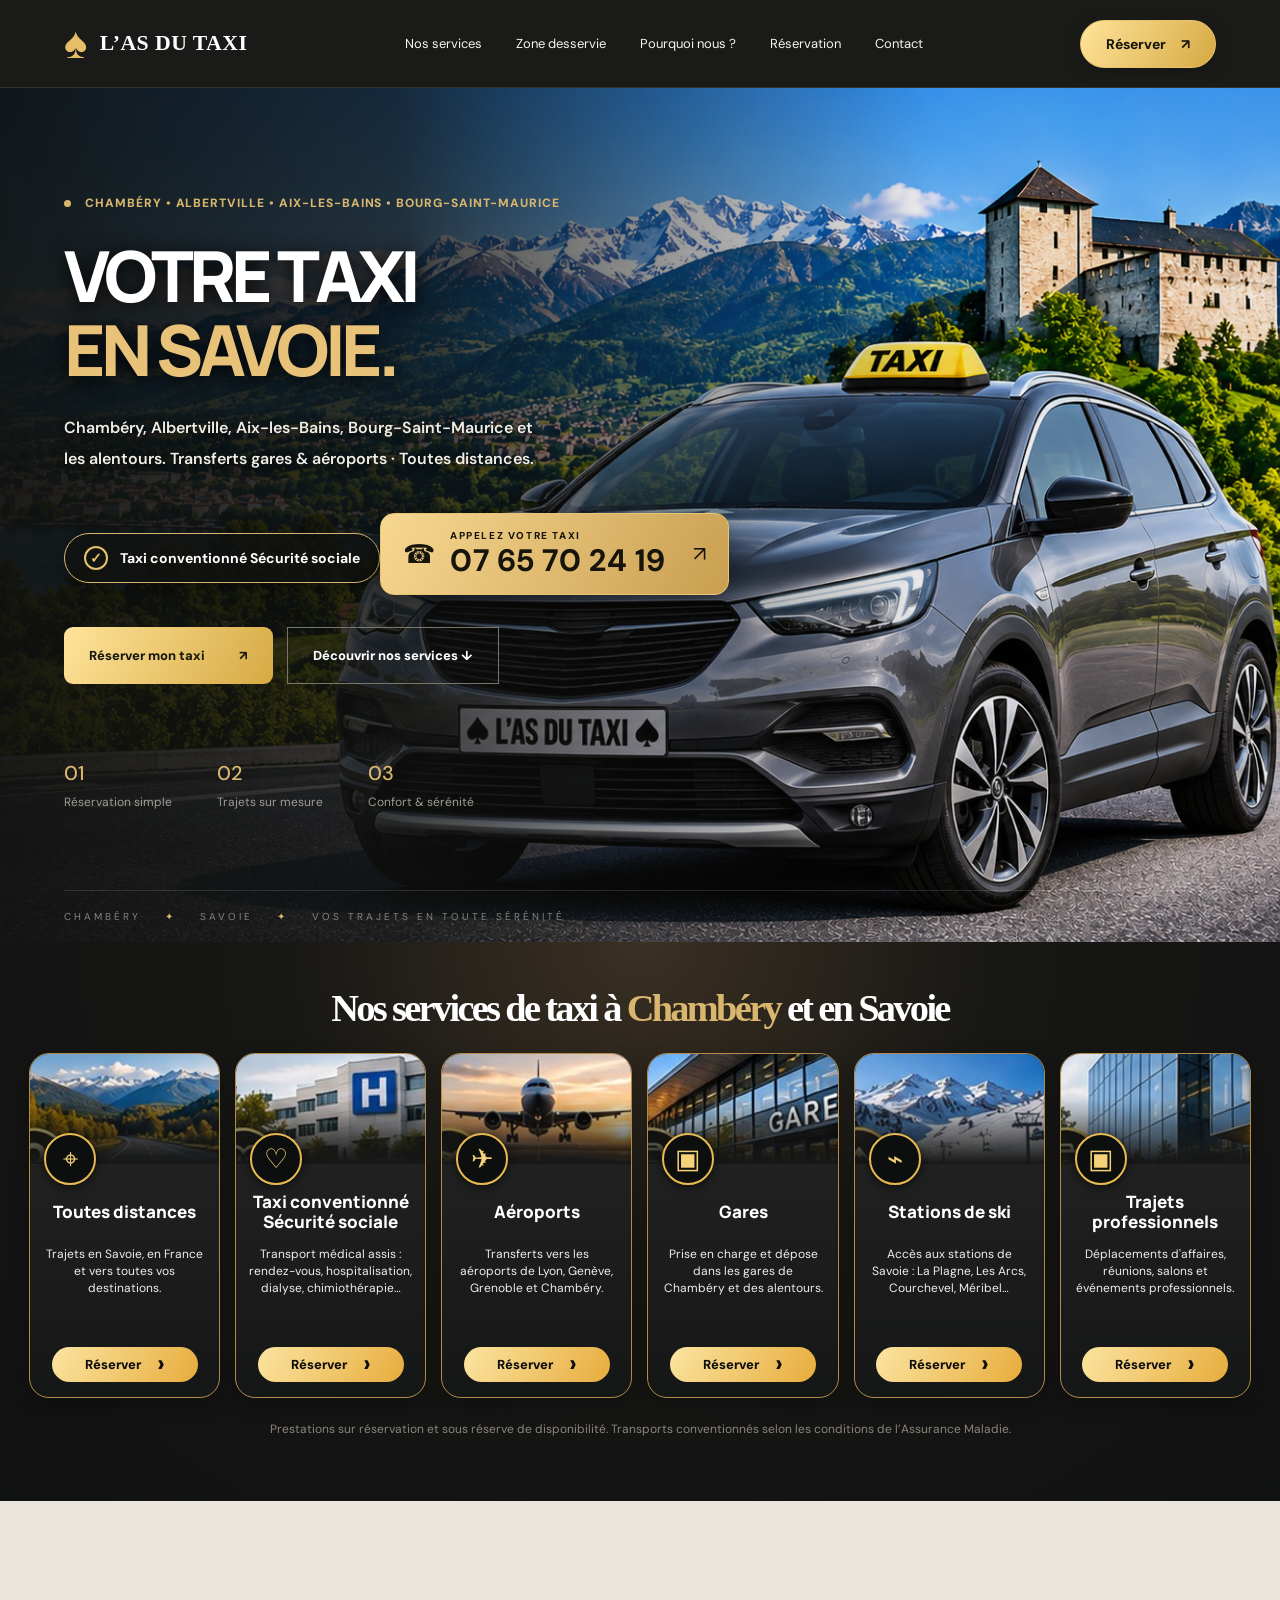
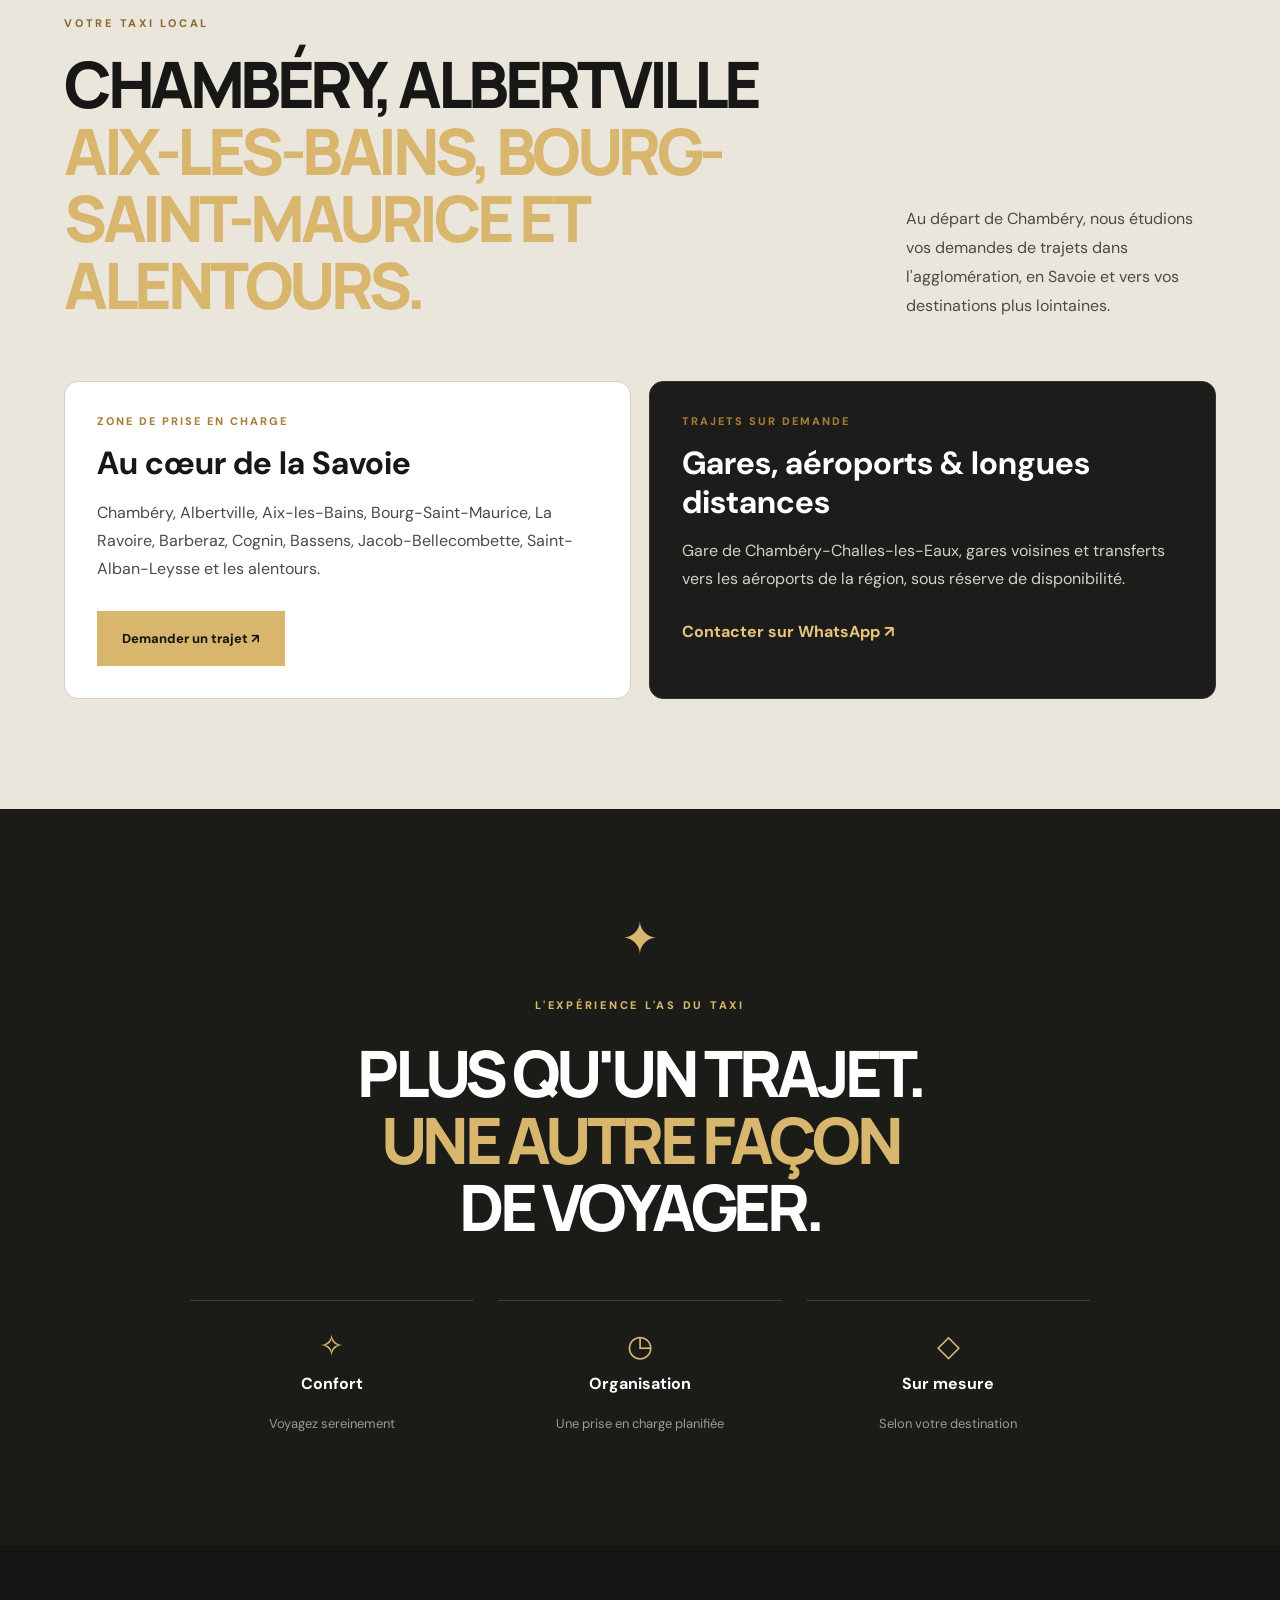
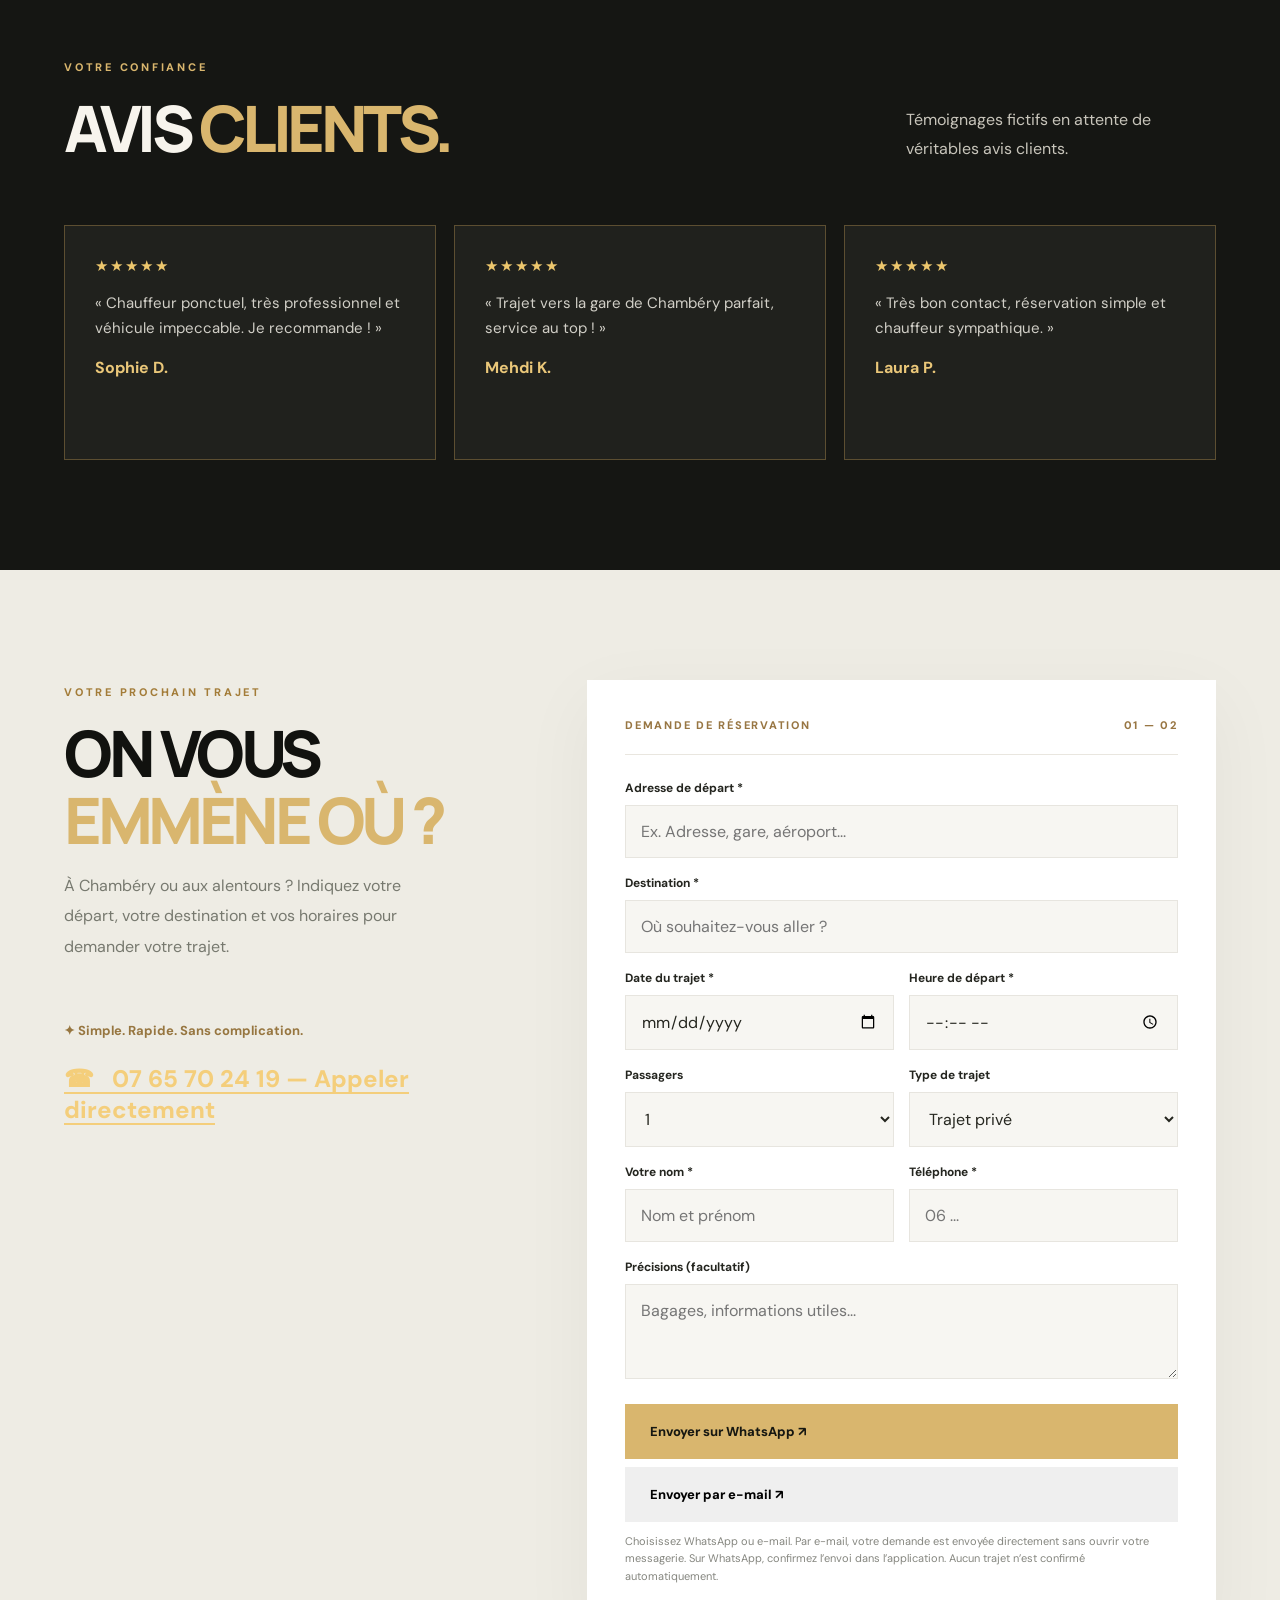
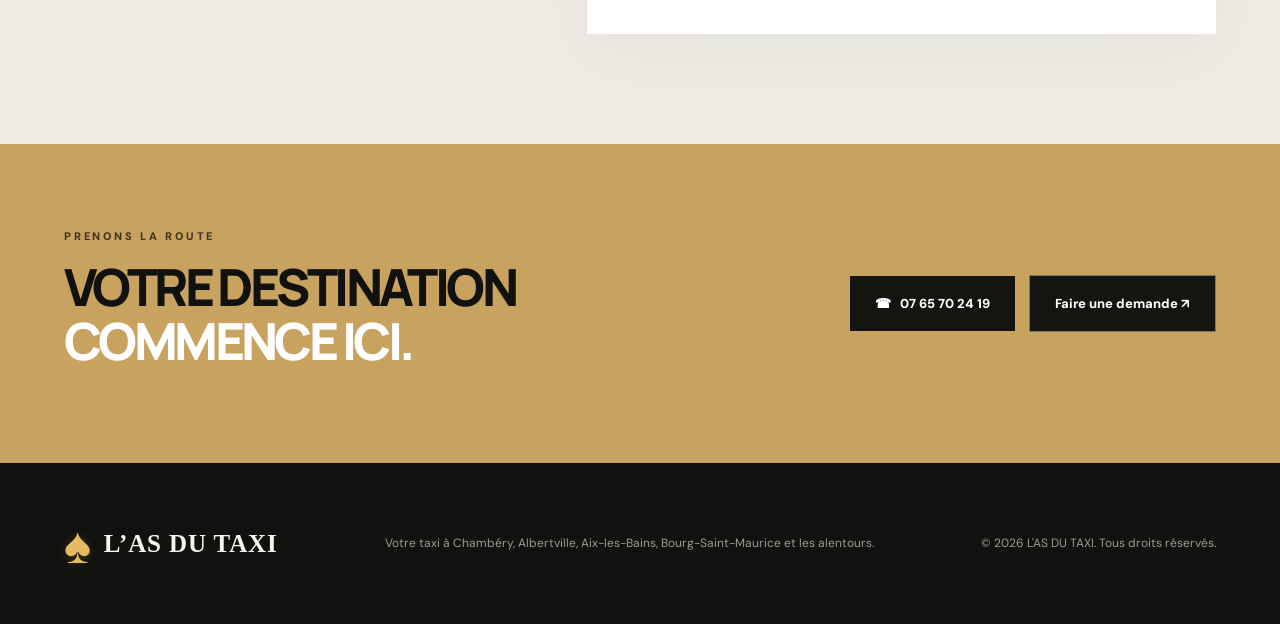
==== commit f1ac60ad: "Add files via upload" ====
--- a/index.html
+++ b/index.html
@@ -1 +1 @@
-<!doctype html><html lang="fr"><head><meta charset="UTF-8"><meta name="viewport" content="width=device-width, initial-scale=1"><meta name="theme-color" content="#11120f"><meta name="description" content="L'AS DU TAXI à Chambéry et ses alentours : trajets privés, gare de Chambéry, aéroports et déplacements en Savoie. Demandez votre réservation par WhatsApp ou e-mail."><title>L'AS DU TAXI | Taxi à Chambéry et ses alentours</title><link rel="preconnect" href="https://fonts.googleapis.com"><link rel="preconnect" href="https://fonts.gstatic.com" crossorigin><link href="https://fonts.googleapis.com/css2?family=DM+Sans:wght@400;500;600;700&family=Manrope:wght@400;500;600;700;800&display=swap" rel="stylesheet"><link rel="stylesheet" href="/style.css"></head><body><header class="header"><a class="brand" href="#accueil"><span class="brand-spade" aria-hidden="true">♠</span><span class="brand-wordmark">L’AS DU TAXI</span></a><nav id="nav"><a href="#services">Nos services</a><a href="#zone">Zone desservie</a><a href="#avantages">Pourquoi nous ?</a><a href="#reservation">Réservation</a><a href="#contact">Contact</a></nav><a class="header-phone" href="tel:+33765702419" aria-label="Appeler L’AS DU TAXI au 07 65 70 24 19"><span aria-hidden="true">☎</span> 07 65 70 24 19</a><a class="header-cta" href="#reservation">Réserver <span>↗</span></a><button class="menu" id="menu" aria-label="Ouvrir le menu" aria-expanded="false">☰</button></header><main><section class="hero" id="accueil"><div class="hero-glow"></div><div class="hero-inner"><div class="eyebrow"><span class="dot"></span> CHAMBÉRY • ALBERTVILLE • AIX-LES-BAINS • BOURG-SAINT-MAURICE</div><h1>VOTRE TAXI<br><em>EN SAVOIE.</em></h1><p>Chambéry, Albertville, Aix-les-Bains, Bourg-Saint-Maurice et les alentours. Transferts gares &amp; aéroports · Toutes distances.</p><div class="hero-conventionne"><span aria-hidden="true">✓</span> Taxi conventionné Sécurité sociale</div><a class="hero-phone" href="tel:+33765702419"><span aria-hidden="true">☎</span><span><small>APPELEZ VOTRE TAXI</small><strong>07 65 70 24 19</strong></span><span aria-hidden="true">↗</span></a><div class="hero-actions"><a class="btn btn-gold" href="#reservation">Réserver mon taxi <span>↗</span></a><a class="btn btn-outline" href="#services">Découvrir nos services ↓</a></div><div class="hero-facts"><div><strong>01</strong><span>Réservation simple</span></div><div><strong>02</strong><span>Trajets sur mesure</span></div><div><strong>03</strong><span>Confort & sérénité</span></div></div></div><div class="hero-visual"><div class="visual-circle"></div><div class="car-symbol">✦</div><div class="visual-text">PREMIUM<br><span>TRANSPORT</span></div><div class="visual-road"></div></div><div class="hero-bottom">CHAMBÉRY <span>✦</span> SAVOIE <span>✦</span> VOS TRAJETS EN TOUTE SÉRÉNITÉ</div></section><section class="section services services-showcase" id="services"><h2 class="services-showcase-title">Nos services de taxi à <em>Chambéry</em> et en Savoie</h2><div class="service-photo-grid"><article class="service-photo-card"><div class="service-photo" style="background-image:url('/service-1.jpg')"></div><span class="service-photo-icon" aria-hidden="true">⌖</span><h3>Toutes distances</h3><p>Trajets en Savoie, en France et vers toutes vos destinations.</p><a href="#reservation" data-service="Trajet privé">Réserver <span aria-hidden="true">›</span></a></article><article class="service-photo-card"><div class="service-photo" style="background-image:url('/service-2.jpg')"></div><span class="service-photo-icon" aria-hidden="true">♡</span><h3>Taxi conventionné Sécurité sociale</h3><p>Transport médical assis : rendez-vous, hospitalisation, dialyse, chimiothérapie…</p><a href="#reservation" data-service="Taxi conventionné CPAM">Réserver <span aria-hidden="true">›</span></a></article><article class="service-photo-card"><div class="service-photo" style="background-image:url('/service-3.jpg')"></div><span class="service-photo-icon" aria-hidden="true">✈</span><h3>Aéroports</h3><p>Transferts vers les aéroports de Lyon, Genève, Grenoble et Chambéry.</p><a href="#reservation" data-service="Gare / Aéroport">Réserver <span aria-hidden="true">›</span></a></article><article class="service-photo-card"><div class="service-photo" style="background-image:url('/service-4.jpg')"></div><span class="service-photo-icon" aria-hidden="true">▣</span><h3>Gares</h3><p>Prise en charge et dépose dans les gares de Chambéry et des alentours.</p><a href="#reservation" data-service="Gare / Aéroport">Réserver <span aria-hidden="true">›</span></a></article><article class="service-photo-card"><div class="service-photo" style="background-image:url('/service-5.jpg')"></div><span class="service-photo-icon" aria-hidden="true">⌁</span><h3>Stations de ski</h3><p>Accès aux stations de Savoie : La Plagne, Les Arcs, Courchevel, Méribel…</p><a href="#reservation" data-service="Stations de ski">Réserver <span aria-hidden="true">›</span></a></article><article class="service-photo-card"><div class="service-photo" style="background-image:url('/service-6.jpg')"></div><span class="service-photo-icon" aria-hidden="true">▣</span><h3>Trajets professionnels</h3><p>Déplacements d'affaires, réunions, salons et événements professionnels.</p><a href="#reservation" data-service="Professionnel">Réserver <span aria-hidden="true">›</span></a></article></div><p class="service-footnote">Prestations sur réservation et sous réserve de disponibilité. Transports conventionnés selon les conditions de l’Assurance Maladie.</p></section><section class="section local-area" id="zone"><div class="section-head"><div><span class="kicker">VOTRE TAXI LOCAL</span><h2>CHAMBÉRY, ALBERTVILLE<br><em>AIX-LES-BAINS, BOURG-SAINT-MAURICE ET ALENTOURS.</em></h2></div><p>Au départ de Chambéry, nous étudions vos demandes de trajets dans l'agglomération, en Savoie et vers vos destinations plus lointaines.</p></div><div class="area-grid"><div class="area-panel"><span class="area-label">ZONE DE PRISE EN CHARGE</span><h3>Au cœur de la Savoie</h3><p>Chambéry, Albertville, Aix-les-Bains, Bourg-Saint-Maurice, La Ravoire, Barberaz, Cognin, Bassens, Jacob-Bellecombette, Saint-Alban-Leysse et les alentours.</p><a class="btn btn-gold" href="#reservation">Demander un trajet ↗</a></div><div class="area-panel area-panel-dark"><span class="area-label">TRAJETS SUR DEMANDE</span><h3>Gares, aéroports & longues distances</h3><p>Gare de Chambéry-Challes-les-Eaux, gares voisines et transferts vers les aéroports de la région, sous réserve de disponibilité.</p><a href="https://wa.me/33765702419" target="_blank" rel="noopener noreferrer">Contacter sur WhatsApp ↗</a></div></div></section><section class="statement" id="avantages"><div class="statement-icon">✦</div><span class="kicker">L'EXPÉRIENCE L'AS DU TAXI</span><h2>PLUS QU'UN TRAJET.<br><em>UNE AUTRE FAÇON</em><br>DE VOYAGER.</h2><div class="benefits"><div><span>✧</span><strong>Confort</strong><p>Voyagez sereinement</p></div><div><span>◷</span><strong>Organisation</strong><p>Une prise en charge planifiée</p></div><div><span>◇</span><strong>Sur mesure</strong><p>Selon votre destination</p></div></div></section><section class="section reviews" id="avis"><div class="section-head"><div><span class="kicker">VOTRE CONFIANCE</span><h2>AVIS <em>CLIENTS.</em></h2></div><p>Témoignages fictifs en attente de véritables avis clients.</p></div><div class="reviews-grid"><article class="review-card"><span class="review-stars">★★★★★</span><p>« Chauffeur ponctuel, très professionnel et véhicule impeccable. Je recommande ! »</p><strong>Sophie D.</strong></article><article class="review-card"><span class="review-stars">★★★★★</span><p>« Trajet vers la gare de Chambéry parfait, service au top ! »</p><strong>Mehdi K.</strong></article><article class="review-card"><span class="review-stars">★★★★★</span><p>« Très bon contact, réservation simple et chauffeur sympathique. »</p><strong>Laura P.</strong></article></div></section><section class="section booking" id="reservation"><div class="booking-intro"><span class="kicker">VOTRE PROCHAIN TRAJET</span><h2>ON VOUS<br><em>EMMÈNE OÙ ?</em></h2><p>À Chambéry ou aux alentours ? Indiquez votre départ, votre destination et vos horaires pour demander votre trajet.</p><div class="booking-note">✦ Simple. Rapide. Sans complication.</div><a class="booking-phone" href="tel:+33765702419">☎ &nbsp; 07 65 70 24 19 — Appeler directement</a></div><form class="booking-form" id="bookingForm"><div class="form-top"><span>DEMANDE DE RÉSERVATION</span><span>01 — 02</span></div><div class="field"><label for="from">Adresse de départ *</label><input id="from" name="from" placeholder="Ex. Adresse, gare, aéroport..." required maxlength="180"></div><div class="field"><label for="to">Destination *</label><input id="to" name="to" placeholder="Où souhaitez-vous aller ?" required maxlength="180"></div><div class="two"><div class="field"><label for="date">Date du trajet *</label><input id="date" name="date" type="date" required></div><div class="field"><label for="time">Heure de départ *</label><input id="time" name="time" type="time" required></div></div><div class="two"><div class="field"><label for="passengers">Passagers</label><select id="passengers" name="passengers"><option>1</option><option>2</option><option>3</option><option>4</option><option>5</option><option>6</option><option>7</option><option>8</option></select></div><div class="field"><label for="service">Type de trajet</label><select id="service" name="service"><option>Trajet privé</option><option>Gare / Aéroport</option><option>Professionnel</option><option>Stations de ski</option><option>Taxi conventionné CPAM</option><option>Autre</option></select></div></div><div class="two"><div class="field"><label for="name">Votre nom *</label><input id="name" name="name" autocomplete="name" placeholder="Nom et prénom" required maxlength="100"></div><div class="field"><label for="phone">Téléphone *</label><input id="phone" name="phone" autocomplete="tel" type="tel" placeholder="06 ..." required maxlength="30"></div></div><div class="field"><label for="details">Précisions (facultatif)</label><textarea id="details" name="details" rows="3" maxlength="500" placeholder="Bagages, informations utiles..."></textarea></div><div class="honeypot" aria-hidden="true"><label for="website">Site web</label><input id="website" name="website" tabindex="-1" autocomplete="off"></div><div class="booking-actions"><button class="btn btn-gold submit" type="button" data-channel="whatsapp">Envoyer sur WhatsApp ↗</button><button class="btn btn-email submit" type="button" data-channel="email">Envoyer par e-mail ↗</button></div><p class="form-disclaimer">Choisissez WhatsApp ou e-mail. Par e-mail, votre demande est envoyée directement sans ouvrir votre messagerie. Sur WhatsApp, confirmez l’envoi dans l’application. Aucun trajet n’est confirmé automatiquement.</p><div class="form-message" id="formMessage" role="status" aria-live="polite"></div></form></section><section class="contact" id="contact"><div><span class="kicker">PRENONS LA ROUTE</span><h2>VOTRE DESTINATION<br><em>COMMENCE ICI.</em></h2></div><div class="contact-actions"><a href="tel:+33765702419" class="btn btn-gold">☎ &nbsp; 07 65 70 24 19</a><a href="#reservation" class="btn btn-outline">Faire une demande ↗</a></div></section></main><footer><a class="brand" href="#accueil"><span class="brand-spade" aria-hidden="true">♠</span><span class="brand-wordmark">L’AS DU TAXI</span></a><p>Votre taxi à Chambéry, Albertville, Aix-les-Bains, Bourg-Saint-Maurice et les alentours.</p><span>© <span id="year"></span> L'AS DU TAXI. Tous droits réservés.</span></footer><a class="mobile-call" href="tel:+33765702419" aria-label="Appeler le taxi au 07 65 70 24 19">☎ &nbsp; Appeler le 07 65 70 24 19</a><script src="/script.js"></script></body></html>
+<!doctype html><html lang="fr"><head><meta charset="UTF-8"><meta name="viewport" content="width=device-width, initial-scale=1"><meta name="theme-color" content="#11120f"><meta name="description" content="L'AS DU TAXI à Chambéry et ses alentours : trajets privés, gare de Chambéry, aéroports et déplacements en Savoie. Demandez votre réservation par WhatsApp ou e-mail."><title>L'AS DU TAXI | Taxi à Chambéry et ses alentours</title><link rel="preconnect" href="https://fonts.googleapis.com"><link rel="preconnect" href="https://fonts.gstatic.com" crossorigin><link href="https://fonts.googleapis.com/css2?family=DM+Sans:wght@400;500;600;700&family=Manrope:wght@400;500;600;700;800&display=swap" rel="stylesheet"><link rel="stylesheet" href="/style.css"></head><body><header class="header"><a class="brand" href="#accueil"><span class="brand-spade" aria-hidden="true">♠</span><span class="brand-wordmark">L’AS DU TAXI</span></a><nav id="nav"><a href="#services">Nos services</a><a href="#zone">Zone desservie</a><a href="#avantages">Pourquoi nous ?</a><a href="#reservation">Réservation</a><a href="#contact">Contact</a></nav><a class="header-cta" href="#reservation">Réserver <span>↗</span></a><button class="menu" id="menu" aria-label="Ouvrir le menu" aria-expanded="false">☰</button></header><main><section class="hero" id="accueil"><div class="hero-glow"></div><div class="hero-inner"><div class="eyebrow"><span class="dot"></span> CHAMBÉRY • ALBERTVILLE • AIX-LES-BAINS • BOURG-SAINT-MAURICE</div><h1>VOTRE TAXI<br><em>EN SAVOIE.</em></h1><p>Chambéry, Albertville, Aix-les-Bains, Bourg-Saint-Maurice et les alentours. Transferts gares &amp; aéroports · Toutes distances.</p><div class="hero-conventionne"><span aria-hidden="true">✓</span> Taxi conventionné Sécurité sociale</div><a class="hero-phone" href="tel:+33765702419"><span aria-hidden="true">☎</span><span><small>APPELEZ VOTRE TAXI</small><strong>07 65 70 24 19</strong></span><span aria-hidden="true">↗</span></a><div class="hero-actions"><a class="btn btn-gold" href="#reservation">Réserver mon taxi <span>↗</span></a><a class="btn btn-outline" href="#services">Découvrir nos services ↓</a></div><div class="hero-facts"><div><strong>01</strong><span>Réservation simple</span></div><div><strong>02</strong><span>Trajets sur mesure</span></div><div><strong>03</strong><span>Confort & sérénité</span></div></div></div><div class="hero-visual"><div class="visual-circle"></div><div class="car-symbol">✦</div><div class="visual-text">PREMIUM<br><span>TRANSPORT</span></div><div class="visual-road"></div></div><div class="hero-bottom">CHAMBÉRY <span>✦</span> SAVOIE <span>✦</span> VOS TRAJETS EN TOUTE SÉRÉNITÉ</div></section><section class="section services services-showcase" id="services"><h2 class="services-showcase-title">Nos services de taxi à <em>Chambéry</em> et en Savoie</h2><div class="service-photo-grid"><article class="service-photo-card"><div class="service-photo" style="background-image:url('/service-1.jpg')"></div><span class="service-photo-icon" aria-hidden="true">⌖</span><h3>Toutes distances</h3><p>Trajets en Savoie, en France et vers toutes vos destinations.</p><a href="#reservation" data-service="Trajet privé">Réserver <span aria-hidden="true">›</span></a></article><article class="service-photo-card"><div class="service-photo" style="background-image:url('/service-2.jpg')"></div><span class="service-photo-icon" aria-hidden="true">♡</span><h3>Taxi conventionné Sécurité sociale</h3><p>Transport médical assis : rendez-vous, hospitalisation, dialyse, chimiothérapie…</p><a href="#reservation" data-service="Taxi conventionné CPAM">Réserver <span aria-hidden="true">›</span></a></article><article class="service-photo-card"><div class="service-photo" style="background-image:url('/service-3.jpg')"></div><span class="service-photo-icon" aria-hidden="true">✈</span><h3>Aéroports</h3><p>Transferts vers les aéroports de Lyon, Genève, Grenoble et Chambéry.</p><a href="#reservation" data-service="Gare / Aéroport">Réserver <span aria-hidden="true">›</span></a></article><article class="service-photo-card"><div class="service-photo" style="background-image:url('/service-4.jpg')"></div><span class="service-photo-icon" aria-hidden="true">▣</span><h3>Gares</h3><p>Prise en charge et dépose dans les gares de Chambéry et des alentours.</p><a href="#reservation" data-service="Gare / Aéroport">Réserver <span aria-hidden="true">›</span></a></article><article class="service-photo-card"><div class="service-photo" style="background-image:url('/service-5.jpg')"></div><span class="service-photo-icon" aria-hidden="true">⌁</span><h3>Stations de ski</h3><p>Accès aux stations de Savoie : La Plagne, Les Arcs, Courchevel, Méribel…</p><a href="#reservation" data-service="Stations de ski">Réserver <span aria-hidden="true">›</span></a></article><article class="service-photo-card"><div class="service-photo" style="background-image:url('/service-6.jpg')"></div><span class="service-photo-icon" aria-hidden="true">▣</span><h3>Trajets professionnels</h3><p>Déplacements d'affaires, réunions, salons et événements professionnels.</p><a href="#reservation" data-service="Professionnel">Réserver <span aria-hidden="true">›</span></a></article></div><p class="service-footnote">Prestations sur réservation et sous réserve de disponibilité. Transports conventionnés selon les conditions de l’Assurance Maladie.</p></section><section class="section local-area" id="zone"><div class="section-head"><div><span class="kicker">VOTRE TAXI LOCAL</span><h2>CHAMBÉRY, ALBERTVILLE<br><em>AIX-LES-BAINS, BOURG-SAINT-MAURICE ET ALENTOURS.</em></h2></div><p>Au départ de Chambéry, nous étudions vos demandes de trajets dans l'agglomération, en Savoie et vers vos destinations plus lointaines.</p></div><div class="area-grid"><div class="area-panel"><span class="area-label">ZONE DE PRISE EN CHARGE</span><h3>Au cœur de la Savoie</h3><p>Chambéry, Albertville, Aix-les-Bains, Bourg-Saint-Maurice, La Ravoire, Barberaz, Cognin, Bassens, Jacob-Bellecombette, Saint-Alban-Leysse et les alentours.</p><a class="btn btn-gold" href="#reservation">Demander un trajet ↗</a></div><div class="area-panel area-panel-dark"><span class="area-label">TRAJETS SUR DEMANDE</span><h3>Gares, aéroports & longues distances</h3><p>Gare de Chambéry-Challes-les-Eaux, gares voisines et transferts vers les aéroports de la région, sous réserve de disponibilité.</p><a href="https://wa.me/33765702419" target="_blank" rel="noopener noreferrer">Contacter sur WhatsApp ↗</a></div></div></section><section class="statement" id="avantages"><div class="statement-icon">✦</div><span class="kicker">L'EXPÉRIENCE L'AS DU TAXI</span><h2>PLUS QU'UN TRAJET.<br><em>UNE AUTRE FAÇON</em><br>DE VOYAGER.</h2><div class="benefits"><div><span>✧</span><strong>Confort</strong><p>Voyagez sereinement</p></div><div><span>◷</span><strong>Organisation</strong><p>Une prise en charge planifiée</p></div><div><span>◇</span><strong>Sur mesure</strong><p>Selon votre destination</p></div></div></section><section class="section reviews" id="avis"><div class="section-head"><div><span class="kicker">VOTRE CONFIANCE</span><h2>AVIS <em>CLIENTS.</em></h2></div><p>Témoignages fictifs en attente de véritables avis clients.</p></div><div class="reviews-grid"><article class="review-card"><span class="review-stars">★★★★★</span><p>« Chauffeur ponctuel, très professionnel et véhicule impeccable. Je recommande ! »</p><strong>Sophie D.</strong></article><article class="review-card"><span class="review-stars">★★★★★</span><p>« Trajet vers la gare de Chambéry parfait, service au top ! »</p><strong>Mehdi K.</strong></article><article class="review-card"><span class="review-stars">★★★★★</span><p>« Très bon contact, réservation simple et chauffeur sympathique. »</p><strong>Laura P.</strong></article></div></section><section class="section booking" id="reservation"><div class="booking-intro"><span class="kicker">VOTRE PROCHAIN TRAJET</span><h2>ON VOUS<br><em>EMMÈNE OÙ ?</em></h2><p>À Chambéry ou aux alentours ? Indiquez votre départ, votre destination et vos horaires pour demander votre trajet.</p><div class="booking-note">✦ Simple. Rapide. Sans complication.</div><a class="booking-phone" href="tel:+33765702419">☎ &nbsp; 07 65 70 24 19 — Appeler directement</a></div><form class="booking-form" id="bookingForm"><div class="form-top"><span>DEMANDE DE RÉSERVATION</span><span>01 — 02</span></div><div class="field"><label for="from">Adresse de départ *</label><input id="from" name="from" placeholder="Ex. Adresse, gare, aéroport..." required maxlength="180"></div><div class="field"><label for="to">Destination *</label><input id="to" name="to" placeholder="Où souhaitez-vous aller ?" required maxlength="180"></div><div class="two"><div class="field"><label for="date">Date du trajet *</label><input id="date" name="date" type="date" required></div><div class="field"><label for="time">Heure de départ *</label><input id="time" name="time" type="time" required></div></div><div class="two"><div class="field"><label for="passengers">Passagers</label><select id="passengers" name="passengers"><option>1</option><option>2</option><option>3</option><option>4</option><option>5</option><option>6</option><option>7</option><option>8</option></select></div><div class="field"><label for="service">Type de trajet</label><select id="service" name="service"><option>Trajet privé</option><option>Gare / Aéroport</option><option>Professionnel</option><option>Stations de ski</option><option>Taxi conventionné CPAM</option><option>Autre</option></select></div></div><div class="two"><div class="field"><label for="name">Votre nom *</label><input id="name" name="name" autocomplete="name" placeholder="Nom et prénom" required maxlength="100"></div><div class="field"><label for="phone">Téléphone *</label><input id="phone" name="phone" autocomplete="tel" type="tel" placeholder="06 ..." required maxlength="30"></div></div><div class="field"><label for="details">Précisions (facultatif)</label><textarea id="details" name="details" rows="3" maxlength="500" placeholder="Bagages, informations utiles..."></textarea></div><div class="honeypot" aria-hidden="true"><label for="website">Site web</label><input id="website" name="website" tabindex="-1" autocomplete="off"></div><div class="booking-actions"><button class="btn btn-gold submit" type="button" data-channel="whatsapp">Envoyer sur WhatsApp ↗</button><button class="btn btn-email submit" type="button" data-channel="email">Envoyer par e-mail ↗</button></div><p class="form-disclaimer">Choisissez WhatsApp ou e-mail. Par e-mail, votre demande est envoyée directement sans ouvrir votre messagerie. Sur WhatsApp, confirmez l’envoi dans l’application. Aucun trajet n’est confirmé automatiquement.</p><div class="form-message" id="formMessage" role="status" aria-live="polite"></div></form></section><section class="contact" id="contact"><div><span class="kicker">PRENONS LA ROUTE</span><h2>VOTRE DESTINATION<br><em>COMMENCE ICI.</em></h2></div><div class="contact-actions"><a href="tel:+33765702419" class="btn btn-gold">☎ &nbsp; 07 65 70 24 19</a><a href="#reservation" class="btn btn-outline">Faire une demande ↗</a></div></section></main><footer><a class="brand" href="#accueil"><span class="brand-spade" aria-hidden="true">♠</span><span class="brand-wordmark">L’AS DU TAXI</span></a><p>Votre taxi à Chambéry, Albertville, Aix-les-Bains, Bourg-Saint-Maurice et les alentours.</p><span>© <span id="year"></span> L'AS DU TAXI. Tous droits réservés.</span></footer><a class="mobile-call" href="tel:+33765702419" aria-label="Appeler le taxi au 07 65 70 24 19">☎ &nbsp; Appeler le 07 65 70 24 19</a><script src="/script.js"></script></body></html>
--- a/style.css
+++ b/style.css
@@ -116,3 +116,7 @@
 
 /* Numéro de téléphone visible et cliquable — L’AS DU TAXI */
 .header-phone{display:inline-flex;align-items:center;gap:9px;color:#f6d18a!important;font-weight:800;font-size:17px;white-space:nowrap;text-decoration:none;letter-spacing:.3px}.header-phone span{font-size:19px}.header-phone:hover,.booking-phone:hover{color:#fff!important}.hero-phone{display:inline-flex;align-items:center;gap:15px;padding:15px 22px;margin:23px 0 8px;border:1px solid #e7c574;background:linear-gradient(120deg,#f7d891,#c99e50);border-radius:14px;color:#17140c!important;text-decoration:none;box-shadow:0 12px 34px #0006;transition:transform .2s}.hero-phone:hover{transform:translateY(-2px)}.hero-phone>span:first-child{font-size:26px}.hero-phone small{display:block;font-size:10px;letter-spacing:1.6px;font-weight:800}.hero-phone strong{display:block;font-size:clamp(22px,2.6vw,31px);letter-spacing:.7px;line-height:1.2}.hero-phone>span:last-child{font-size:21px;margin-left:12px}.booking-phone{display:inline-block;margin-top:24px;font-weight:800;font-size:clamp(17px,2vw,24px);color:#f4ce7b!important;text-decoration:underline;text-underline-offset:5px}.contact-actions{display:flex;align-items:center;gap:14px;flex-wrap:wrap}.mobile-call{display:none}@media(max-width:1100px){.header-phone{font-size:14px}.header nav{gap:13px}}@media(max-width:900px){.header-phone{font-size:13px}}@media(max-width:760px){.header-phone{font-size:14px;margin-left:auto;margin-right:12px}.header-cta{display:none!important}.hero-phone{margin-top:20px}.mobile-call{display:flex;position:fixed;bottom:0;left:0;right:0;z-index:50;justify-content:center;align-items:center;background:#e5b957;color:#15140f!important;font-weight:900;font-size:17px;text-decoration:none;min-height:58px;box-shadow:0 -5px 25px #0006;padding:10px 16px;padding-bottom:max(10px,env(safe-area-inset-bottom))}body{padding-bottom:58px}}@media(max-width:420px){.header-phone{font-size:12px;gap:4px;margin-right:8px}.header-phone span{font-size:14px}.hero-phone{padding:12px 14px;gap:10px}.hero-phone strong{font-size:23px}.contact-actions{width:100%}}
+
+/* Conserver Réserver dans le menu sur tous les écrans */
+.header .header-cta{display:inline-flex!important;align-items:center;white-space:nowrap}
+@media(max-width:760px){.header .header-cta{margin-left:auto;margin-right:14px;padding:11px 14px;font-size:12px}.header .header-cta span{display:none}}
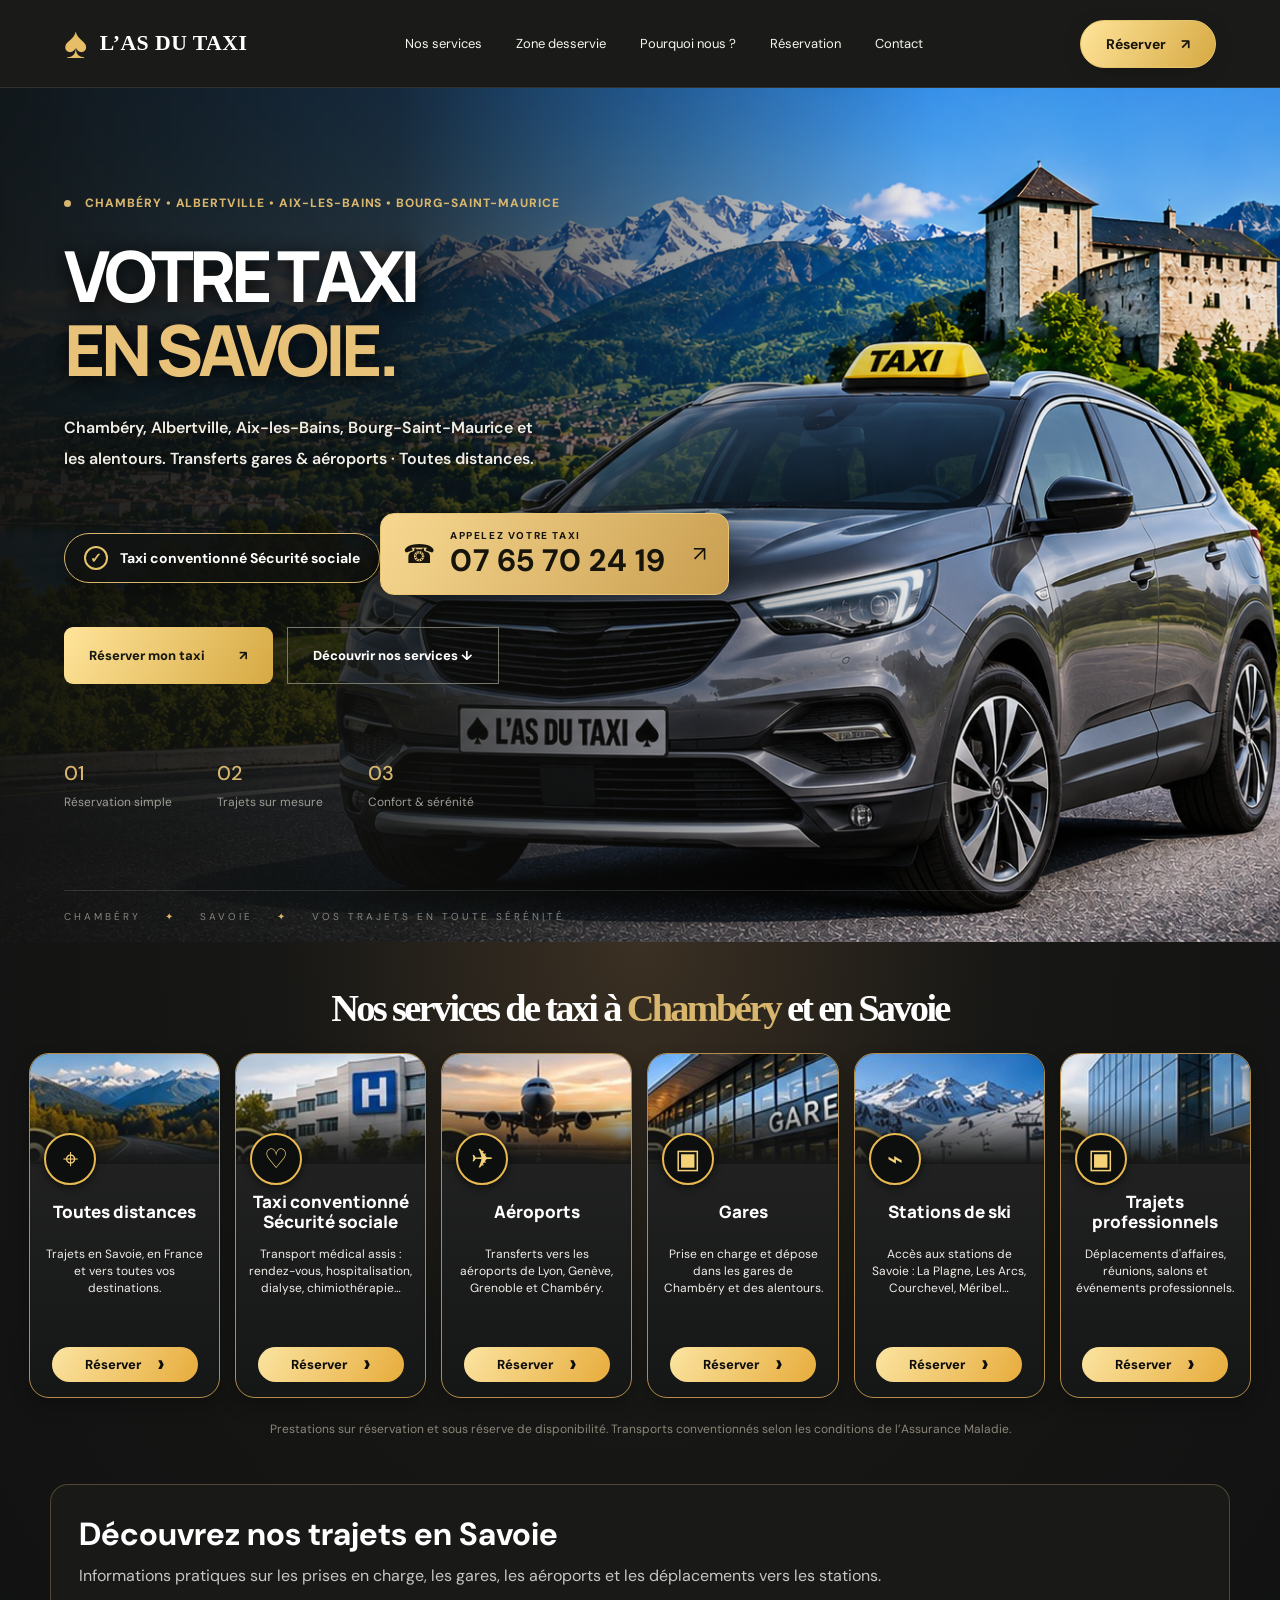
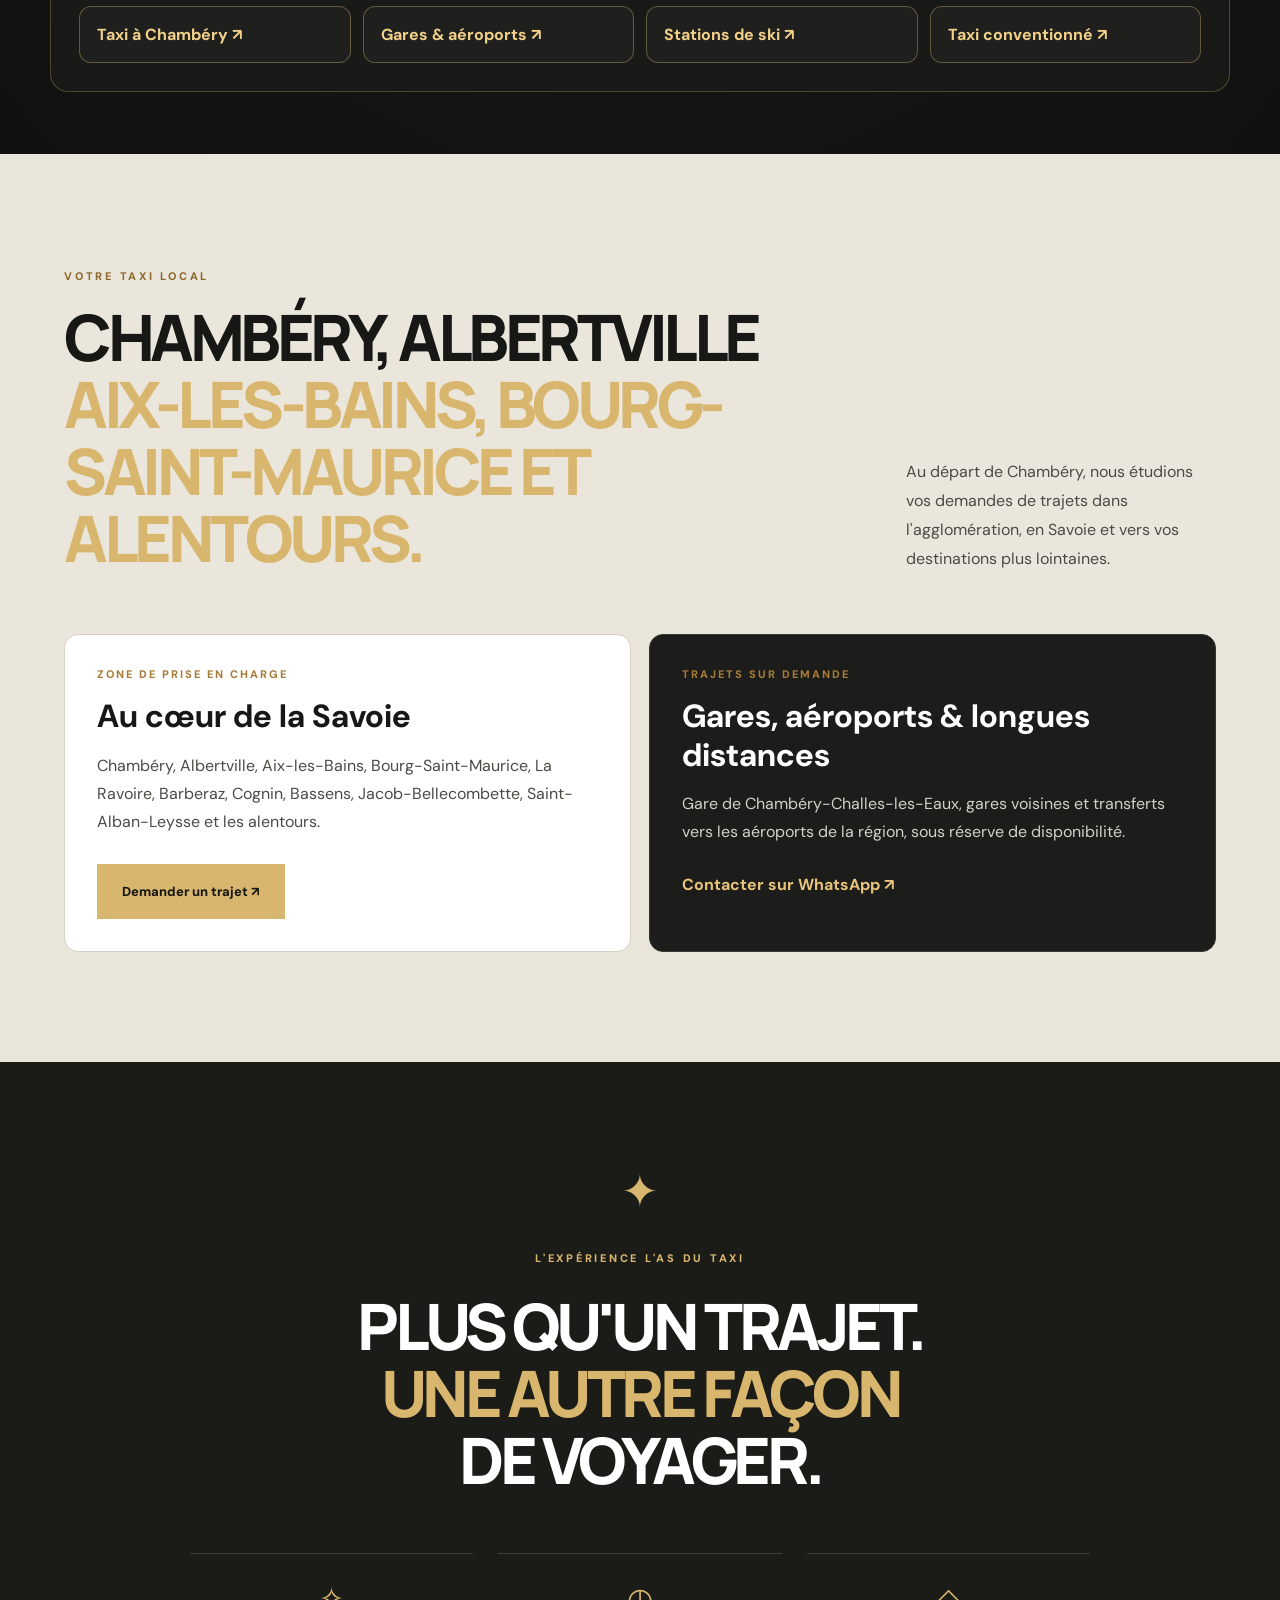
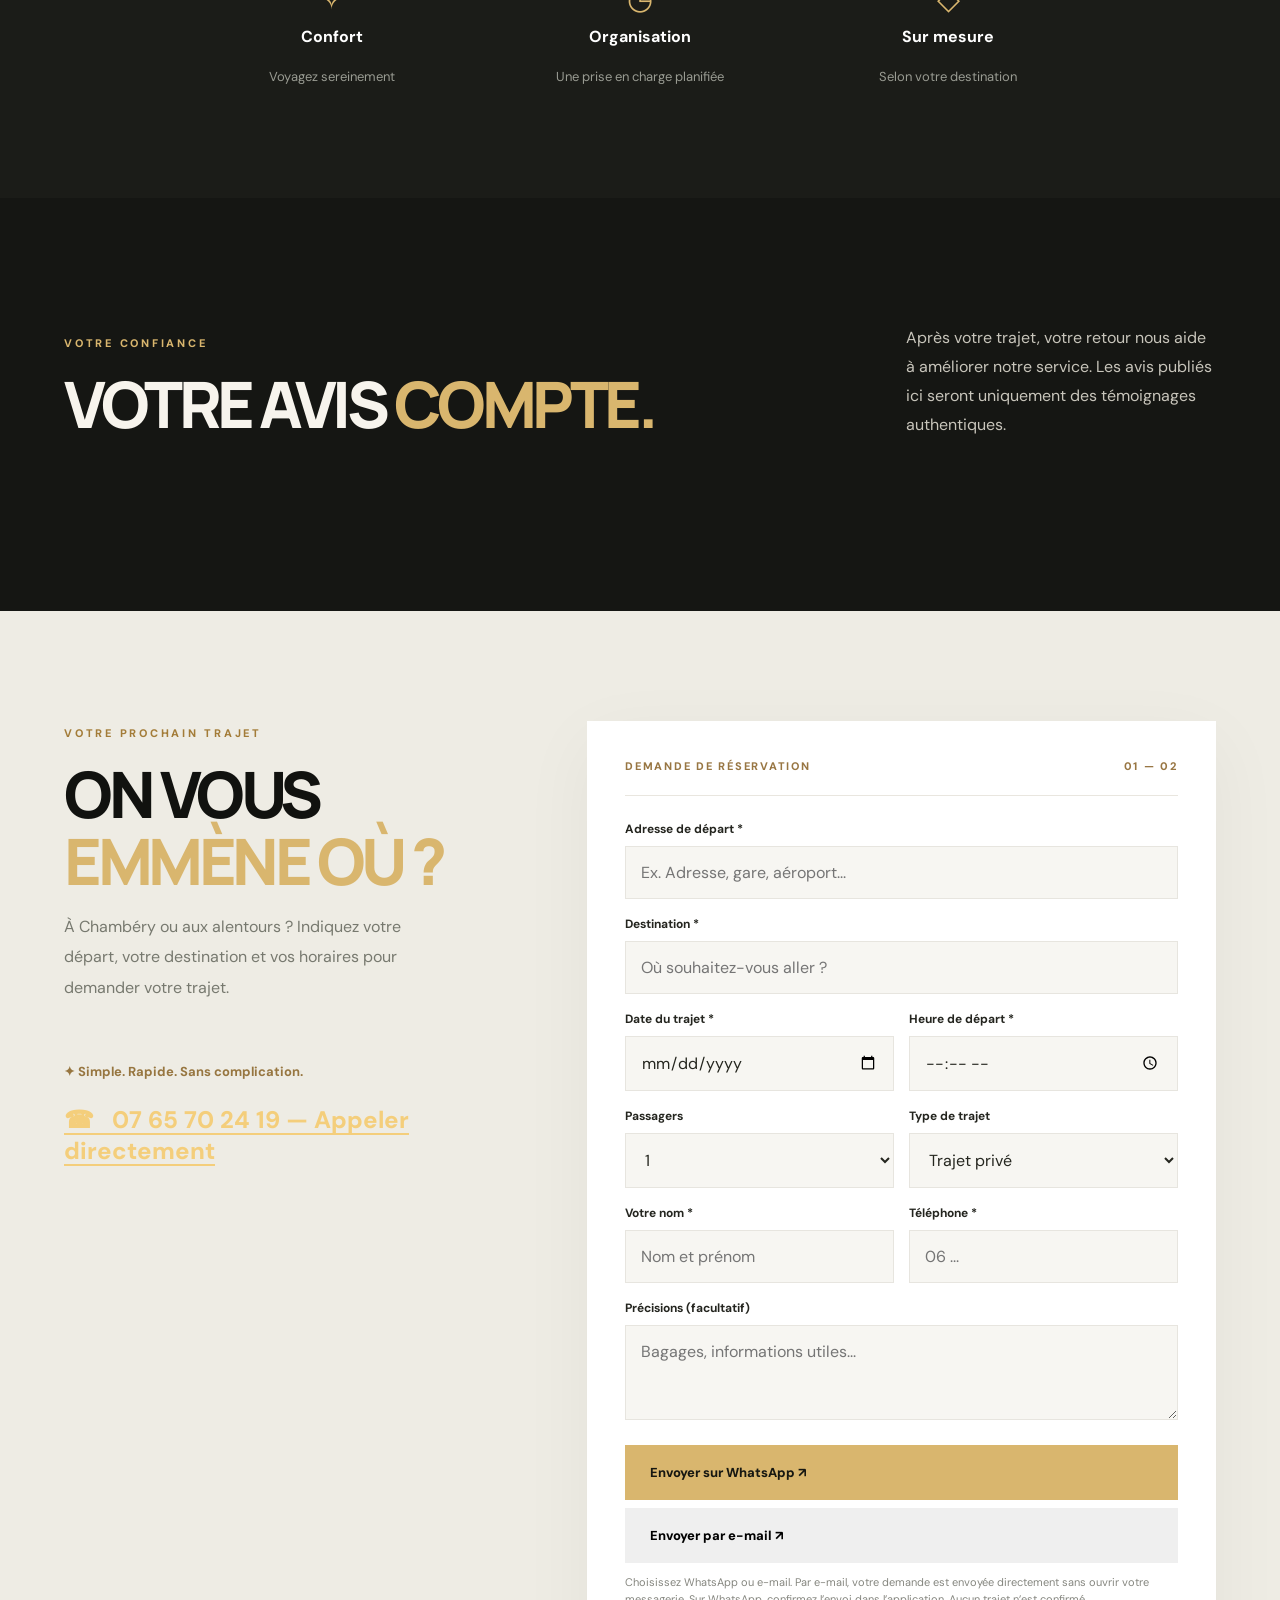
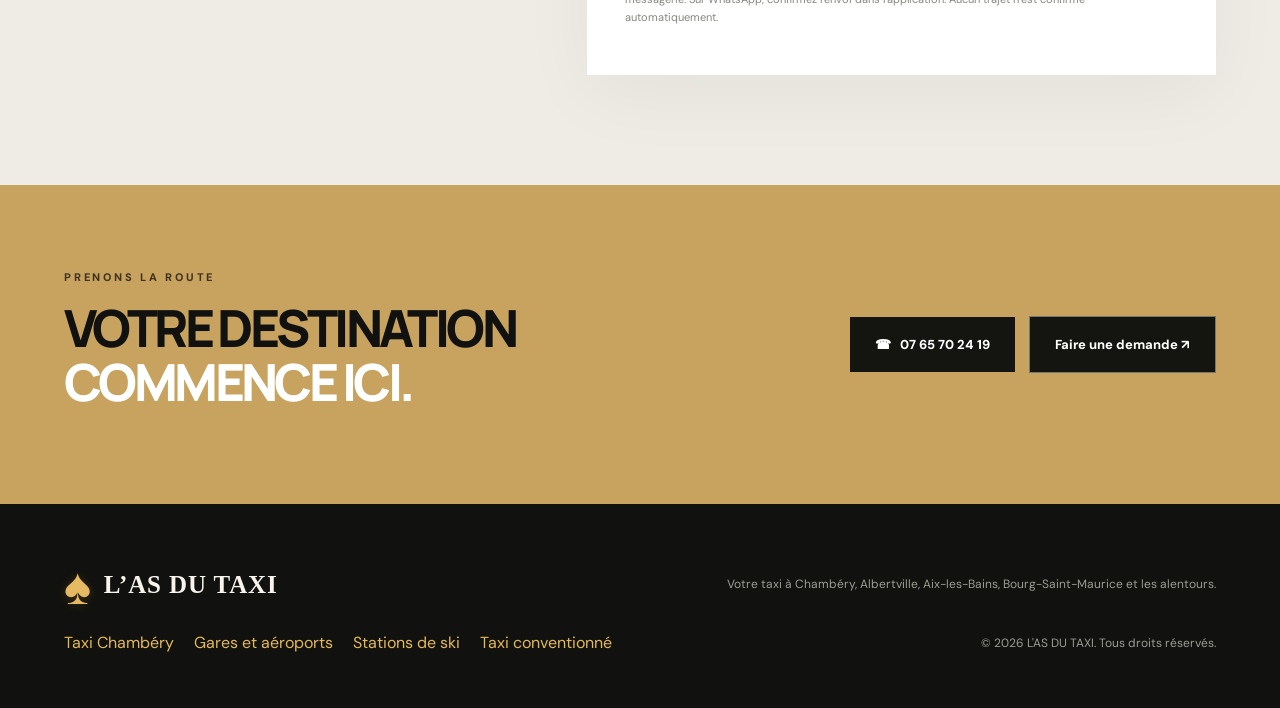
==== commit c792eb4a: "Add files via upload" ====
--- a/index.html
+++ b/index.html
@@ -1 +1,2 @@
-<!doctype html><html lang="fr"><head><meta charset="UTF-8"><meta name="viewport" content="width=device-width, initial-scale=1"><meta name="theme-color" content="#11120f"><meta name="description" content="L'AS DU TAXI à Chambéry et ses alentours : trajets privés, gare de Chambéry, aéroports et déplacements en Savoie. Demandez votre réservation par WhatsApp ou e-mail."><title>L'AS DU TAXI | Taxi à Chambéry et ses alentours</title><link rel="preconnect" href="https://fonts.googleapis.com"><link rel="preconnect" href="https://fonts.gstatic.com" crossorigin><link href="https://fonts.googleapis.com/css2?family=DM+Sans:wght@400;500;600;700&family=Manrope:wght@400;500;600;700;800&display=swap" rel="stylesheet"><link rel="stylesheet" href="/style.css"></head><body><header class="header"><a class="brand" href="#accueil"><span class="brand-spade" aria-hidden="true">♠</span><span class="brand-wordmark">L’AS DU TAXI</span></a><nav id="nav"><a href="#services">Nos services</a><a href="#zone">Zone desservie</a><a href="#avantages">Pourquoi nous ?</a><a href="#reservation">Réservation</a><a href="#contact">Contact</a></nav><a class="header-cta" href="#reservation">Réserver <span>↗</span></a><button class="menu" id="menu" aria-label="Ouvrir le menu" aria-expanded="false">☰</button></header><main><section class="hero" id="accueil"><div class="hero-glow"></div><div class="hero-inner"><div class="eyebrow"><span class="dot"></span> CHAMBÉRY • ALBERTVILLE • AIX-LES-BAINS • BOURG-SAINT-MAURICE</div><h1>VOTRE TAXI<br><em>EN SAVOIE.</em></h1><p>Chambéry, Albertville, Aix-les-Bains, Bourg-Saint-Maurice et les alentours. Transferts gares &amp; aéroports · Toutes distances.</p><div class="hero-conventionne"><span aria-hidden="true">✓</span> Taxi conventionné Sécurité sociale</div><a class="hero-phone" href="tel:+33765702419"><span aria-hidden="true">☎</span><span><small>APPELEZ VOTRE TAXI</small><strong>07 65 70 24 19</strong></span><span aria-hidden="true">↗</span></a><div class="hero-actions"><a class="btn btn-gold" href="#reservation">Réserver mon taxi <span>↗</span></a><a class="btn btn-outline" href="#services">Découvrir nos services ↓</a></div><div class="hero-facts"><div><strong>01</strong><span>Réservation simple</span></div><div><strong>02</strong><span>Trajets sur mesure</span></div><div><strong>03</strong><span>Confort & sérénité</span></div></div></div><div class="hero-visual"><div class="visual-circle"></div><div class="car-symbol">✦</div><div class="visual-text">PREMIUM<br><span>TRANSPORT</span></div><div class="visual-road"></div></div><div class="hero-bottom">CHAMBÉRY <span>✦</span> SAVOIE <span>✦</span> VOS TRAJETS EN TOUTE SÉRÉNITÉ</div></section><section class="section services services-showcase" id="services"><h2 class="services-showcase-title">Nos services de taxi à <em>Chambéry</em> et en Savoie</h2><div class="service-photo-grid"><article class="service-photo-card"><div class="service-photo" style="background-image:url('/service-1.jpg')"></div><span class="service-photo-icon" aria-hidden="true">⌖</span><h3>Toutes distances</h3><p>Trajets en Savoie, en France et vers toutes vos destinations.</p><a href="#reservation" data-service="Trajet privé">Réserver <span aria-hidden="true">›</span></a></article><article class="service-photo-card"><div class="service-photo" style="background-image:url('/service-2.jpg')"></div><span class="service-photo-icon" aria-hidden="true">♡</span><h3>Taxi conventionné Sécurité sociale</h3><p>Transport médical assis : rendez-vous, hospitalisation, dialyse, chimiothérapie…</p><a href="#reservation" data-service="Taxi conventionné CPAM">Réserver <span aria-hidden="true">›</span></a></article><article class="service-photo-card"><div class="service-photo" style="background-image:url('/service-3.jpg')"></div><span class="service-photo-icon" aria-hidden="true">✈</span><h3>Aéroports</h3><p>Transferts vers les aéroports de Lyon, Genève, Grenoble et Chambéry.</p><a href="#reservation" data-service="Gare / Aéroport">Réserver <span aria-hidden="true">›</span></a></article><article class="service-photo-card"><div class="service-photo" style="background-image:url('/service-4.jpg')"></div><span class="service-photo-icon" aria-hidden="true">▣</span><h3>Gares</h3><p>Prise en charge et dépose dans les gares de Chambéry et des alentours.</p><a href="#reservation" data-service="Gare / Aéroport">Réserver <span aria-hidden="true">›</span></a></article><article class="service-photo-card"><div class="service-photo" style="background-image:url('/service-5.jpg')"></div><span class="service-photo-icon" aria-hidden="true">⌁</span><h3>Stations de ski</h3><p>Accès aux stations de Savoie : La Plagne, Les Arcs, Courchevel, Méribel…</p><a href="#reservation" data-service="Stations de ski">Réserver <span aria-hidden="true">›</span></a></article><article class="service-photo-card"><div class="service-photo" style="background-image:url('/service-6.jpg')"></div><span class="service-photo-icon" aria-hidden="true">▣</span><h3>Trajets professionnels</h3><p>Déplacements d'affaires, réunions, salons et événements professionnels.</p><a href="#reservation" data-service="Professionnel">Réserver <span aria-hidden="true">›</span></a></article></div><p class="service-footnote">Prestations sur réservation et sous réserve de disponibilité. Transports conventionnés selon les conditions de l’Assurance Maladie.</p></section><section class="section local-area" id="zone"><div class="section-head"><div><span class="kicker">VOTRE TAXI LOCAL</span><h2>CHAMBÉRY, ALBERTVILLE<br><em>AIX-LES-BAINS, BOURG-SAINT-MAURICE ET ALENTOURS.</em></h2></div><p>Au départ de Chambéry, nous étudions vos demandes de trajets dans l'agglomération, en Savoie et vers vos destinations plus lointaines.</p></div><div class="area-grid"><div class="area-panel"><span class="area-label">ZONE DE PRISE EN CHARGE</span><h3>Au cœur de la Savoie</h3><p>Chambéry, Albertville, Aix-les-Bains, Bourg-Saint-Maurice, La Ravoire, Barberaz, Cognin, Bassens, Jacob-Bellecombette, Saint-Alban-Leysse et les alentours.</p><a class="btn btn-gold" href="#reservation">Demander un trajet ↗</a></div><div class="area-panel area-panel-dark"><span class="area-label">TRAJETS SUR DEMANDE</span><h3>Gares, aéroports & longues distances</h3><p>Gare de Chambéry-Challes-les-Eaux, gares voisines et transferts vers les aéroports de la région, sous réserve de disponibilité.</p><a href="https://wa.me/33765702419" target="_blank" rel="noopener noreferrer">Contacter sur WhatsApp ↗</a></div></div></section><section class="statement" id="avantages"><div class="statement-icon">✦</div><span class="kicker">L'EXPÉRIENCE L'AS DU TAXI</span><h2>PLUS QU'UN TRAJET.<br><em>UNE AUTRE FAÇON</em><br>DE VOYAGER.</h2><div class="benefits"><div><span>✧</span><strong>Confort</strong><p>Voyagez sereinement</p></div><div><span>◷</span><strong>Organisation</strong><p>Une prise en charge planifiée</p></div><div><span>◇</span><strong>Sur mesure</strong><p>Selon votre destination</p></div></div></section><section class="section reviews" id="avis"><div class="section-head"><div><span class="kicker">VOTRE CONFIANCE</span><h2>AVIS <em>CLIENTS.</em></h2></div><p>Témoignages fictifs en attente de véritables avis clients.</p></div><div class="reviews-grid"><article class="review-card"><span class="review-stars">★★★★★</span><p>« Chauffeur ponctuel, très professionnel et véhicule impeccable. Je recommande ! »</p><strong>Sophie D.</strong></article><article class="review-card"><span class="review-stars">★★★★★</span><p>« Trajet vers la gare de Chambéry parfait, service au top ! »</p><strong>Mehdi K.</strong></article><article class="review-card"><span class="review-stars">★★★★★</span><p>« Très bon contact, réservation simple et chauffeur sympathique. »</p><strong>Laura P.</strong></article></div></section><section class="section booking" id="reservation"><div class="booking-intro"><span class="kicker">VOTRE PROCHAIN TRAJET</span><h2>ON VOUS<br><em>EMMÈNE OÙ ?</em></h2><p>À Chambéry ou aux alentours ? Indiquez votre départ, votre destination et vos horaires pour demander votre trajet.</p><div class="booking-note">✦ Simple. Rapide. Sans complication.</div><a class="booking-phone" href="tel:+33765702419">☎ &nbsp; 07 65 70 24 19 — Appeler directement</a></div><form class="booking-form" id="bookingForm"><div class="form-top"><span>DEMANDE DE RÉSERVATION</span><span>01 — 02</span></div><div class="field"><label for="from">Adresse de départ *</label><input id="from" name="from" placeholder="Ex. Adresse, gare, aéroport..." required maxlength="180"></div><div class="field"><label for="to">Destination *</label><input id="to" name="to" placeholder="Où souhaitez-vous aller ?" required maxlength="180"></div><div class="two"><div class="field"><label for="date">Date du trajet *</label><input id="date" name="date" type="date" required></div><div class="field"><label for="time">Heure de départ *</label><input id="time" name="time" type="time" required></div></div><div class="two"><div class="field"><label for="passengers">Passagers</label><select id="passengers" name="passengers"><option>1</option><option>2</option><option>3</option><option>4</option><option>5</option><option>6</option><option>7</option><option>8</option></select></div><div class="field"><label for="service">Type de trajet</label><select id="service" name="service"><option>Trajet privé</option><option>Gare / Aéroport</option><option>Professionnel</option><option>Stations de ski</option><option>Taxi conventionné CPAM</option><option>Autre</option></select></div></div><div class="two"><div class="field"><label for="name">Votre nom *</label><input id="name" name="name" autocomplete="name" placeholder="Nom et prénom" required maxlength="100"></div><div class="field"><label for="phone">Téléphone *</label><input id="phone" name="phone" autocomplete="tel" type="tel" placeholder="06 ..." required maxlength="30"></div></div><div class="field"><label for="details">Précisions (facultatif)</label><textarea id="details" name="details" rows="3" maxlength="500" placeholder="Bagages, informations utiles..."></textarea></div><div class="honeypot" aria-hidden="true"><label for="website">Site web</label><input id="website" name="website" tabindex="-1" autocomplete="off"></div><div class="booking-actions"><button class="btn btn-gold submit" type="button" data-channel="whatsapp">Envoyer sur WhatsApp ↗</button><button class="btn btn-email submit" type="button" data-channel="email">Envoyer par e-mail ↗</button></div><p class="form-disclaimer">Choisissez WhatsApp ou e-mail. Par e-mail, votre demande est envoyée directement sans ouvrir votre messagerie. Sur WhatsApp, confirmez l’envoi dans l’application. Aucun trajet n’est confirmé automatiquement.</p><div class="form-message" id="formMessage" role="status" aria-live="polite"></div></form></section><section class="contact" id="contact"><div><span class="kicker">PRENONS LA ROUTE</span><h2>VOTRE DESTINATION<br><em>COMMENCE ICI.</em></h2></div><div class="contact-actions"><a href="tel:+33765702419" class="btn btn-gold">☎ &nbsp; 07 65 70 24 19</a><a href="#reservation" class="btn btn-outline">Faire une demande ↗</a></div></section></main><footer><a class="brand" href="#accueil"><span class="brand-spade" aria-hidden="true">♠</span><span class="brand-wordmark">L’AS DU TAXI</span></a><p>Votre taxi à Chambéry, Albertville, Aix-les-Bains, Bourg-Saint-Maurice et les alentours.</p><span>© <span id="year"></span> L'AS DU TAXI. Tous droits réservés.</span></footer><a class="mobile-call" href="tel:+33765702419" aria-label="Appeler le taxi au 07 65 70 24 19">☎ &nbsp; Appeler le 07 65 70 24 19</a><script src="/script.js"></script></body></html>
+<!DOCTYPE html>
+<html lang="fr"><head><meta charset="utf-8"/><meta content="width=device-width, initial-scale=1" name="viewport"/><meta content="#11120f" name="theme-color"/><meta content="Taxi à Chambéry et en Savoie : gares, aéroports, toutes distances et stations de ski. Demandez votre trajet en ligne ou appelez le 07 65 70 24 19." name="description"/><title>Taxi Chambéry et Savoie | Réservation — L’AS DU TAXI</title><link href="https://fonts.googleapis.com" rel="preconnect"/><link crossorigin="" href="https://fonts.gstatic.com" rel="preconnect"/><link href="https://fonts.googleapis.com/css2?family=DM+Sans:wght@400;500;600;700&amp;family=Manrope:wght@400;500;600;700;800&amp;display=swap" rel="stylesheet"/><link href="/style.css" rel="stylesheet"/><link href="https://www.lasdutaxi.fr/" rel="canonical"/><meta content="index, follow, max-image-preview:large" name="robots"/><meta content="website" property="og:type"/><meta content="L’AS DU TAXI | Taxi Chambéry et Savoie" property="og:title"/><meta content="Réservez votre taxi à Chambéry : gare, aéroports, trajets en Savoie et stations de ski. Contact : 07 65 70 24 19." property="og:description"/><meta content="https://www.lasdutaxi.fr/taxi-premium.png" property="og:image"/><meta content="https://www.lasdutaxi.fr/" property="og:url"/><script type="application/ld+json">{"@context": "https://schema.org", "@type": "TaxiService", "name": "L’AS DU TAXI", "url": "https://www.lasdutaxi.fr/", "telephone": "+33765702419", "image": "https://www.lasdutaxi.fr/taxi-premium.png", "areaServed": [{"@type": "City", "name": "Chambéry"}, {"@type": "City", "name": "Aix-les-Bains"}, {"@type": "City", "name": "Albertville"}, {"@type": "City", "name": "Bourg-Saint-Maurice"}, {"@type": "AdministrativeArea", "name": "Savoie"}], "description": "Service de taxi et réservations de trajets à Chambéry et en Savoie."}</script></head><body><header class="header"><a class="brand" href="#accueil"><span aria-hidden="true" class="brand-spade">♠</span><span class="brand-wordmark">L’AS DU TAXI</span></a><nav id="nav"><a href="#services">Nos services</a><a href="#zone">Zone desservie</a><a href="#avantages">Pourquoi nous ?</a><a href="#reservation">Réservation</a><a href="#contact">Contact</a></nav><a class="header-cta" href="#reservation">Réserver <span>↗</span></a><button aria-expanded="false" aria-label="Ouvrir le menu" class="menu" id="menu">☰</button></header><main><section class="hero" id="accueil"><div class="hero-glow"></div><div class="hero-inner"><div class="eyebrow"><span class="dot"></span> CHAMBÉRY • ALBERTVILLE • AIX-LES-BAINS • BOURG-SAINT-MAURICE</div><h1>VOTRE TAXI<br/><em>EN SAVOIE.</em></h1><p>Chambéry, Albertville, Aix-les-Bains, Bourg-Saint-Maurice et les alentours. Transferts gares &amp; aéroports · Toutes distances.</p><div class="hero-conventionne"><span aria-hidden="true">✓</span> Taxi conventionné Sécurité sociale</div><a class="hero-phone" href="tel:+33765702419"><span aria-hidden="true">☎</span><span><small>APPELEZ VOTRE TAXI</small><strong>07 65 70 24 19</strong></span><span aria-hidden="true">↗</span></a><div class="hero-actions"><a class="btn btn-gold" href="#reservation">Réserver mon taxi <span>↗</span></a><a class="btn btn-outline" href="#services">Découvrir nos services ↓</a></div><div class="hero-facts"><div><strong>01</strong><span>Réservation simple</span></div><div><strong>02</strong><span>Trajets sur mesure</span></div><div><strong>03</strong><span>Confort &amp; sérénité</span></div></div></div><div class="hero-visual"><div class="visual-circle"></div><div class="car-symbol">✦</div><div class="visual-text">PREMIUM<br/><span>TRANSPORT</span></div><div class="visual-road"></div></div><div class="hero-bottom">CHAMBÉRY <span>✦</span> SAVOIE <span>✦</span> VOS TRAJETS EN TOUTE SÉRÉNITÉ</div></section><section class="section services services-showcase" id="services"><h2 class="services-showcase-title">Nos services de taxi à <em>Chambéry</em> et en Savoie</h2><div class="service-photo-grid"><article class="service-photo-card"><div class="service-photo" style="background-image:url('/service-1.jpg')"></div><span aria-hidden="true" class="service-photo-icon">⌖</span><h3>Toutes distances</h3><p>Trajets en Savoie, en France et vers toutes vos destinations.</p><a data-service="Trajet privé" href="#reservation">Réserver <span aria-hidden="true">›</span></a></article><article class="service-photo-card"><div class="service-photo" style="background-image:url('/service-2.jpg')"></div><span aria-hidden="true" class="service-photo-icon">♡</span><h3>Taxi conventionné Sécurité sociale</h3><p>Transport médical assis : rendez-vous, hospitalisation, dialyse, chimiothérapie…</p><a data-service="Taxi conventionné CPAM" href="#reservation">Réserver <span aria-hidden="true">›</span></a></article><article class="service-photo-card"><div class="service-photo" style="background-image:url('/service-3.jpg')"></div><span aria-hidden="true" class="service-photo-icon">✈</span><h3>Aéroports</h3><p>Transferts vers les aéroports de Lyon, Genève, Grenoble et Chambéry.</p><a data-service="Gare / Aéroport" href="#reservation">Réserver <span aria-hidden="true">›</span></a></article><article class="service-photo-card"><div class="service-photo" style="background-image:url('/service-4.jpg')"></div><span aria-hidden="true" class="service-photo-icon">▣</span><h3>Gares</h3><p>Prise en charge et dépose dans les gares de Chambéry et des alentours.</p><a data-service="Gare / Aéroport" href="#reservation">Réserver <span aria-hidden="true">›</span></a></article><article class="service-photo-card"><div class="service-photo" style="background-image:url('/service-5.jpg')"></div><span aria-hidden="true" class="service-photo-icon">⌁</span><h3>Stations de ski</h3><p>Accès aux stations de Savoie : La Plagne, Les Arcs, Courchevel, Méribel…</p><a data-service="Stations de ski" href="#reservation">Réserver <span aria-hidden="true">›</span></a></article><article class="service-photo-card"><div class="service-photo" style="background-image:url('/service-6.jpg')"></div><span aria-hidden="true" class="service-photo-icon">▣</span><h3>Trajets professionnels</h3><p>Déplacements d'affaires, réunions, salons et événements professionnels.</p><a data-service="Professionnel" href="#reservation">Réserver <span aria-hidden="true">›</span></a></article></div><p class="service-footnote">Prestations sur réservation et sous réserve de disponibilité. Transports conventionnés selon les conditions de l’Assurance Maladie.</p><div class="seo-explore"><h3>Découvrez nos trajets en Savoie</h3><p>Informations pratiques sur les prises en charge, les gares, les aéroports et les déplacements vers les stations.</p><div class="seo-links"><a href="/taxi-chambery">Taxi à Chambéry <span>↗</span></a><a href="/gares-aeroports">Gares &amp; aéroports <span>↗</span></a><a href="/stations-ski">Stations de ski <span>↗</span></a><a href="/taxi-conventionne">Taxi conventionné <span>↗</span></a></div></div></section><section class="section local-area" id="zone"><div class="section-head"><div><span class="kicker">VOTRE TAXI LOCAL</span><h2>CHAMBÉRY, ALBERTVILLE<br/><em>AIX-LES-BAINS, BOURG-SAINT-MAURICE ET ALENTOURS.</em></h2></div><p>Au départ de Chambéry, nous étudions vos demandes de trajets dans l'agglomération, en Savoie et vers vos destinations plus lointaines.</p></div><div class="area-grid"><div class="area-panel"><span class="area-label">ZONE DE PRISE EN CHARGE</span><h3>Au cœur de la Savoie</h3><p>Chambéry, Albertville, Aix-les-Bains, Bourg-Saint-Maurice, La Ravoire, Barberaz, Cognin, Bassens, Jacob-Bellecombette, Saint-Alban-Leysse et les alentours.</p><a class="btn btn-gold" href="#reservation">Demander un trajet ↗</a></div><div class="area-panel area-panel-dark"><span class="area-label">TRAJETS SUR DEMANDE</span><h3>Gares, aéroports &amp; longues distances</h3><p>Gare de Chambéry-Challes-les-Eaux, gares voisines et transferts vers les aéroports de la région, sous réserve de disponibilité.</p><a href="https://wa.me/33765702419" rel="noopener noreferrer" target="_blank">Contacter sur WhatsApp ↗</a></div></div></section><section class="statement" id="avantages"><div class="statement-icon">✦</div><span class="kicker">L'EXPÉRIENCE L'AS DU TAXI</span><h2>PLUS QU'UN TRAJET.<br/><em>UNE AUTRE FAÇON</em><br/>DE VOYAGER.</h2><div class="benefits"><div><span>✧</span><strong>Confort</strong><p>Voyagez sereinement</p></div><div><span>◷</span><strong>Organisation</strong><p>Une prise en charge planifiée</p></div><div><span>◇</span><strong>Sur mesure</strong><p>Selon votre destination</p></div></div></section><section class="section reviews" id="avis"><div class="section-head"><div><span class="kicker">VOTRE CONFIANCE</span><h2>VOTRE AVIS <em>COMPTE.</em></h2></div><p>Après votre trajet, votre retour nous aide à améliorer notre service. Les avis publiés ici seront uniquement des témoignages authentiques.</p></div></section><section class="section booking" id="reservation"><div class="booking-intro"><span class="kicker">VOTRE PROCHAIN TRAJET</span><h2>ON VOUS<br/><em>EMMÈNE OÙ ?</em></h2><p>À Chambéry ou aux alentours ? Indiquez votre départ, votre destination et vos horaires pour demander votre trajet.</p><div class="booking-note">✦ Simple. Rapide. Sans complication.</div><a class="booking-phone" href="tel:+33765702419">☎   07 65 70 24 19 — Appeler directement</a></div><form class="booking-form" id="bookingForm"><div class="form-top"><span>DEMANDE DE RÉSERVATION</span><span>01 — 02</span></div><div class="field"><label for="from">Adresse de départ *</label><input id="from" maxlength="180" name="from" placeholder="Ex. Adresse, gare, aéroport..." required=""/></div><div class="field"><label for="to">Destination *</label><input id="to" maxlength="180" name="to" placeholder="Où souhaitez-vous aller ?" required=""/></div><div class="two"><div class="field"><label for="date">Date du trajet *</label><input id="date" name="date" required="" type="date"/></div><div class="field"><label for="time">Heure de départ *</label><input id="time" name="time" required="" type="time"/></div></div><div class="two"><div class="field"><label for="passengers">Passagers</label><select id="passengers" name="passengers"><option>1</option><option>2</option><option>3</option><option>4</option><option>5</option><option>6</option><option>7</option><option>8</option></select></div><div class="field"><label for="service">Type de trajet</label><select id="service" name="service"><option>Trajet privé</option><option>Gare / Aéroport</option><option>Professionnel</option><option>Stations de ski</option><option>Taxi conventionné CPAM</option><option>Autre</option></select></div></div><div class="two"><div class="field"><label for="name">Votre nom *</label><input autocomplete="name" id="name" maxlength="100" name="name" placeholder="Nom et prénom" required=""/></div><div class="field"><label for="phone">Téléphone *</label><input autocomplete="tel" id="phone" maxlength="30" name="phone" placeholder="06 ..." required="" type="tel"/></div></div><div class="field"><label for="details">Précisions (facultatif)</label><textarea id="details" maxlength="500" name="details" placeholder="Bagages, informations utiles..." rows="3"></textarea></div><div aria-hidden="true" class="honeypot"><label for="website">Site web</label><input autocomplete="off" id="website" name="website" tabindex="-1"/></div><div class="booking-actions"><button class="btn btn-gold submit" data-channel="whatsapp" type="button">Envoyer sur WhatsApp ↗</button><button class="btn btn-email submit" data-channel="email" type="button">Envoyer par e-mail ↗</button></div><p class="form-disclaimer">Choisissez WhatsApp ou e-mail. Par e-mail, votre demande est envoyée directement sans ouvrir votre messagerie. Sur WhatsApp, confirmez l’envoi dans l’application. Aucun trajet n’est confirmé automatiquement.</p><div aria-live="polite" class="form-message" id="formMessage" role="status"></div></form></section><section class="contact" id="contact"><div><span class="kicker">PRENONS LA ROUTE</span><h2>VOTRE DESTINATION<br/><em>COMMENCE ICI.</em></h2></div><div class="contact-actions"><a class="btn btn-gold" href="tel:+33765702419">☎   07 65 70 24 19</a><a class="btn btn-outline" href="#reservation">Faire une demande ↗</a></div></section></main><footer><a class="brand" href="#accueil"><span aria-hidden="true" class="brand-spade">♠</span><span class="brand-wordmark">L’AS DU TAXI</span></a><p>Votre taxi à Chambéry, Albertville, Aix-les-Bains, Bourg-Saint-Maurice et les alentours.</p><div class="footer-seo-links"><a href="/taxi-chambery">Taxi Chambéry</a><a href="/gares-aeroports">Gares et aéroports</a><a href="/stations-ski">Stations de ski</a><a href="/taxi-conventionne">Taxi conventionné</a></div><span>© <span id="year"></span> L'AS DU TAXI. Tous droits réservés.</span></footer><a aria-label="Appeler le taxi au 07 65 70 24 19" class="mobile-call" href="tel:+33765702419">☎   Appeler le 07 65 70 24 19</a><script src="/script.js"></script></body></html>
--- a/style.css
+++ b/style.css
@@ -120,3 +120,6 @@
 /* Conserver Réserver dans le menu sur tous les écrans */
 .header .header-cta{display:inline-flex!important;align-items:center;white-space:nowrap}
 @media(max-width:760px){.header .header-cta{margin-left:auto;margin-right:14px;padding:11px 14px;font-size:12px}.header .header-cta span{display:none}}
+
+/* Pages SEO L’AS DU TAXI */
+.seo-explore{margin:45px auto 0;max-width:1180px;padding:28px;border:1px solid #bca06855;border-radius:18px;background:#191a18}.seo-explore h3{font-size:clamp(22px,3vw,32px);margin:0 0 10px}.seo-explore p{margin:0 0 20px;color:#c6c6c3}.seo-links{display:grid;grid-template-columns:repeat(4,minmax(0,1fr));gap:12px}.seo-links a{border:1px solid #bca06870;border-radius:12px;padding:17px;color:#f3d18a!important;text-decoration:none;font-weight:700;background:#ffffff07}.seo-links a:hover{background:#e5b957;color:#17140c!important}.footer-seo-links{display:flex;flex-wrap:wrap;gap:12px 20px}.footer-seo-links a{color:#e5b957}.seo-page-hero{min-height:500px;padding:165px max(6vw,25px) 90px;background:linear-gradient(90deg,#101110 0%,#101110ec 50%,#10111075 100%),url('/taxi-premium.png') center/cover}.seo-page-inner{max-width:1050px;margin:auto}.seo-page-hero h1{font-size:clamp(40px,6.5vw,85px);line-height:1.05;max-width:900px;margin:18px 0 20px;text-transform:uppercase}.seo-page-hero p{font-size:clamp(17px,2vw,22px);max-width:720px;color:#eee}.seo-content{max-width:1250px;margin:auto}.seo-info-grid{display:grid;grid-template-columns:repeat(3,minmax(0,1fr));gap:20px}.seo-info-card{padding:28px;border:1px solid #c7a65b66;border-radius:18px;background:#191a18}.seo-info-card h2{font-size:24px;margin:0 0 15px;color:#e5b957}.seo-info-card p{line-height:1.7;color:#dededb}.seo-next{margin:45px 0;padding:34px;background:#1c1d1a;border-radius:18px}.seo-next p{max-width:760px;margin-bottom:25px}.seo-more-title{margin-bottom:22px}@media(max-width:900px){.seo-links{grid-template-columns:repeat(2,minmax(0,1fr))}.seo-info-grid{grid-template-columns:1fr}.seo-page-hero{padding-top:140px}}@media(max-width:560px){.seo-links{grid-template-columns:1fr}.seo-page-hero{min-height:410px}.seo-explore{padding:20px}}
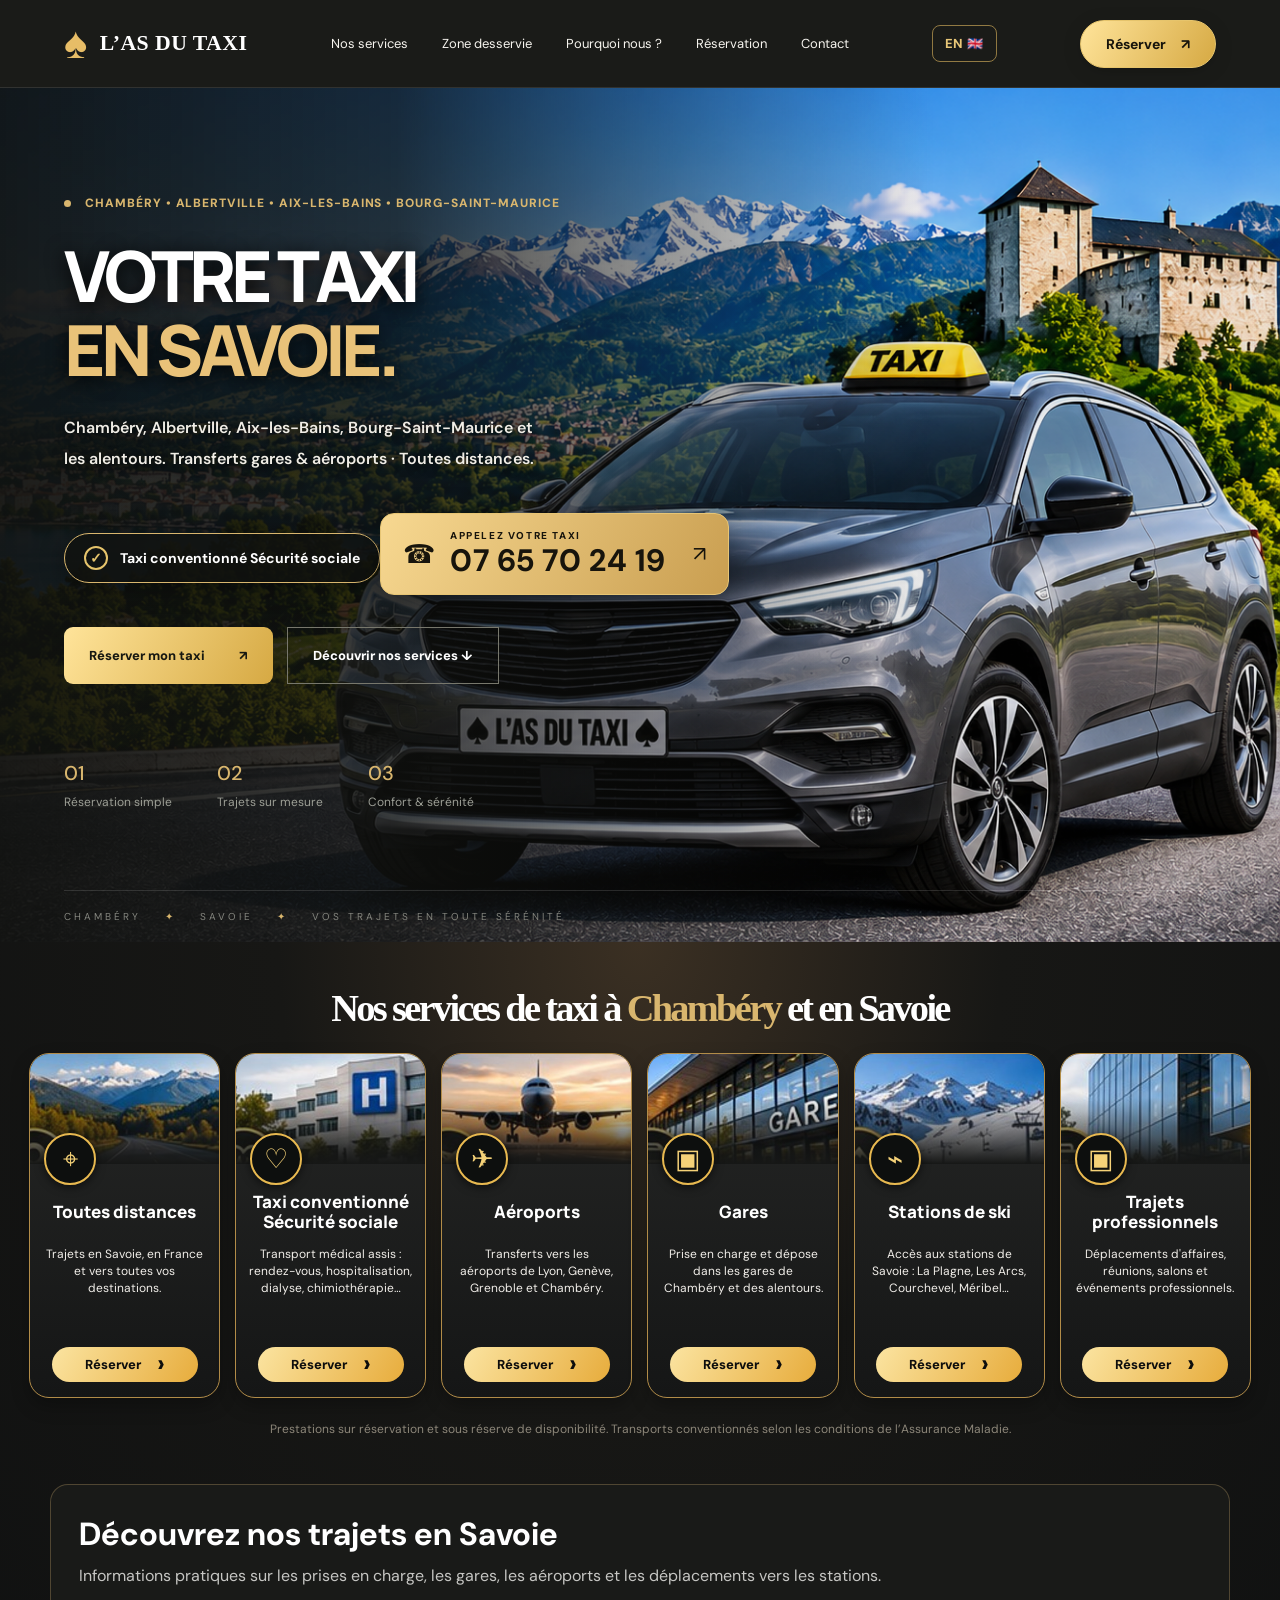
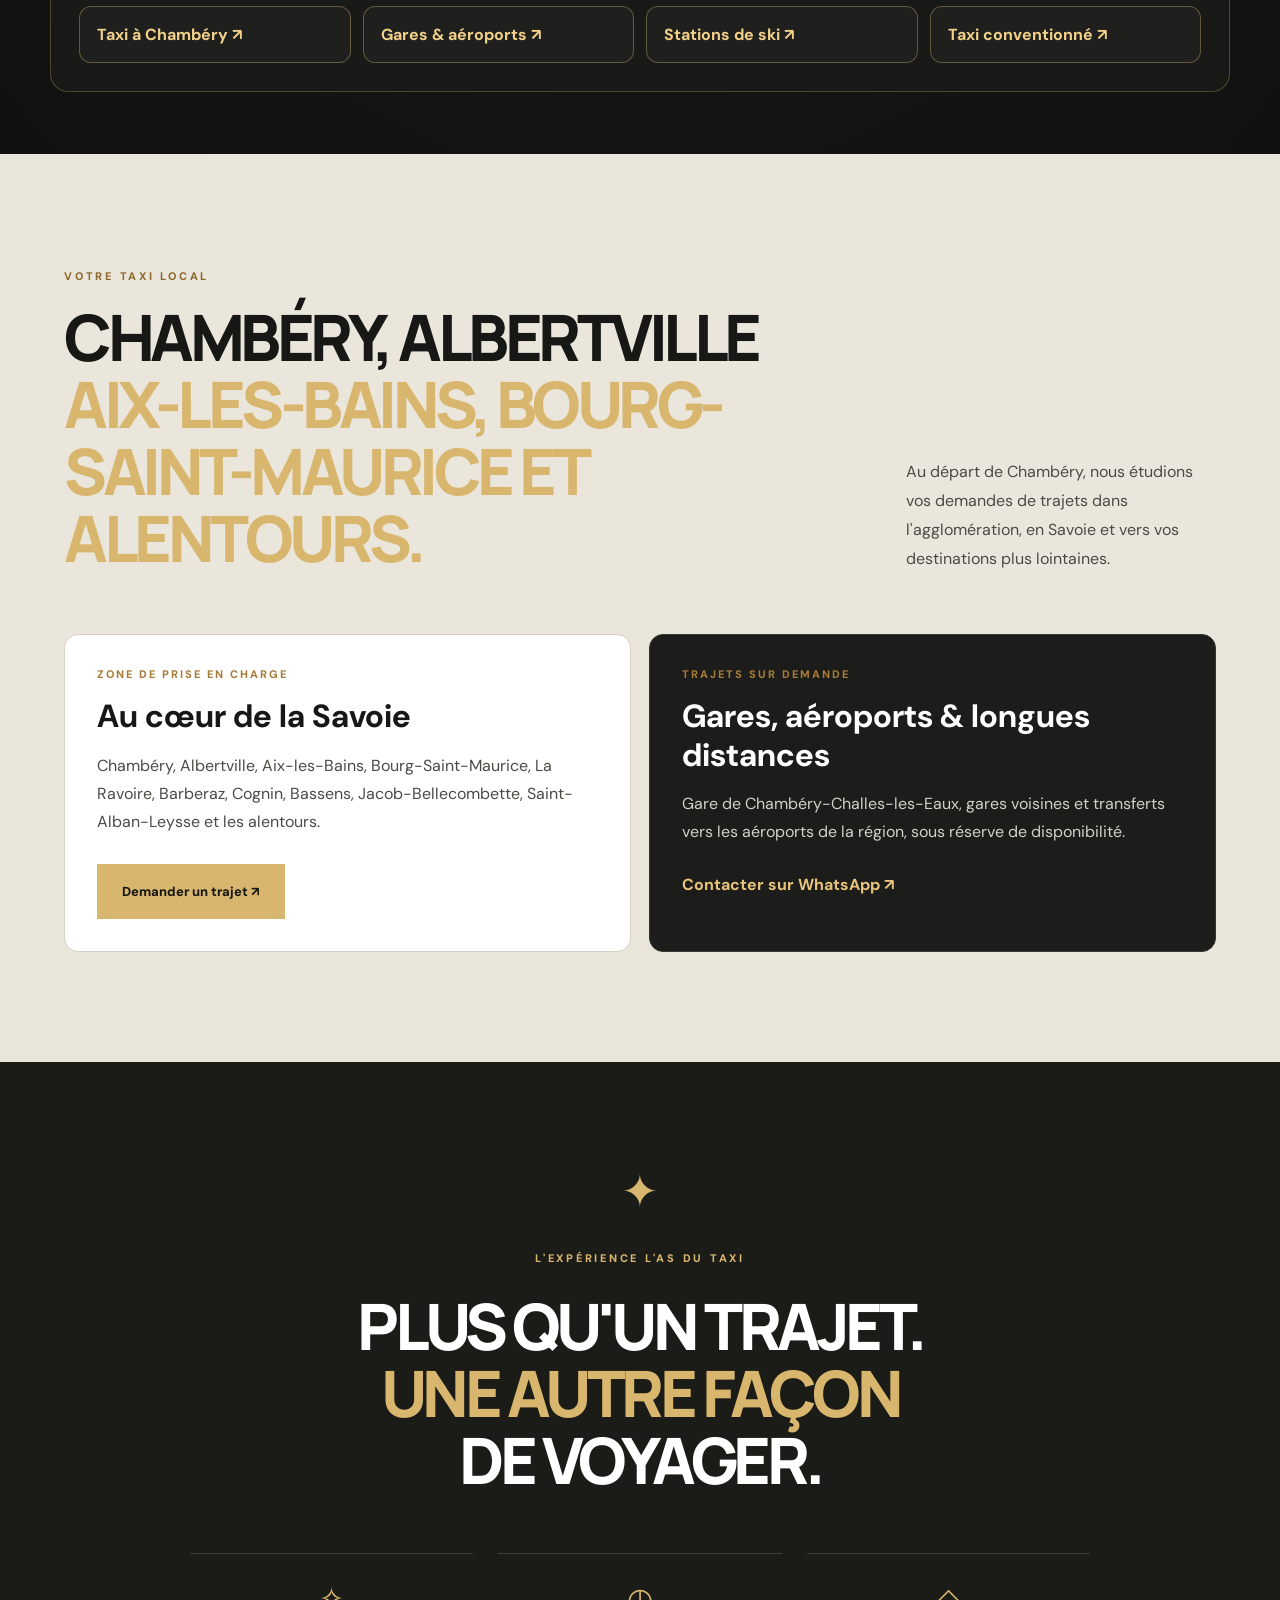
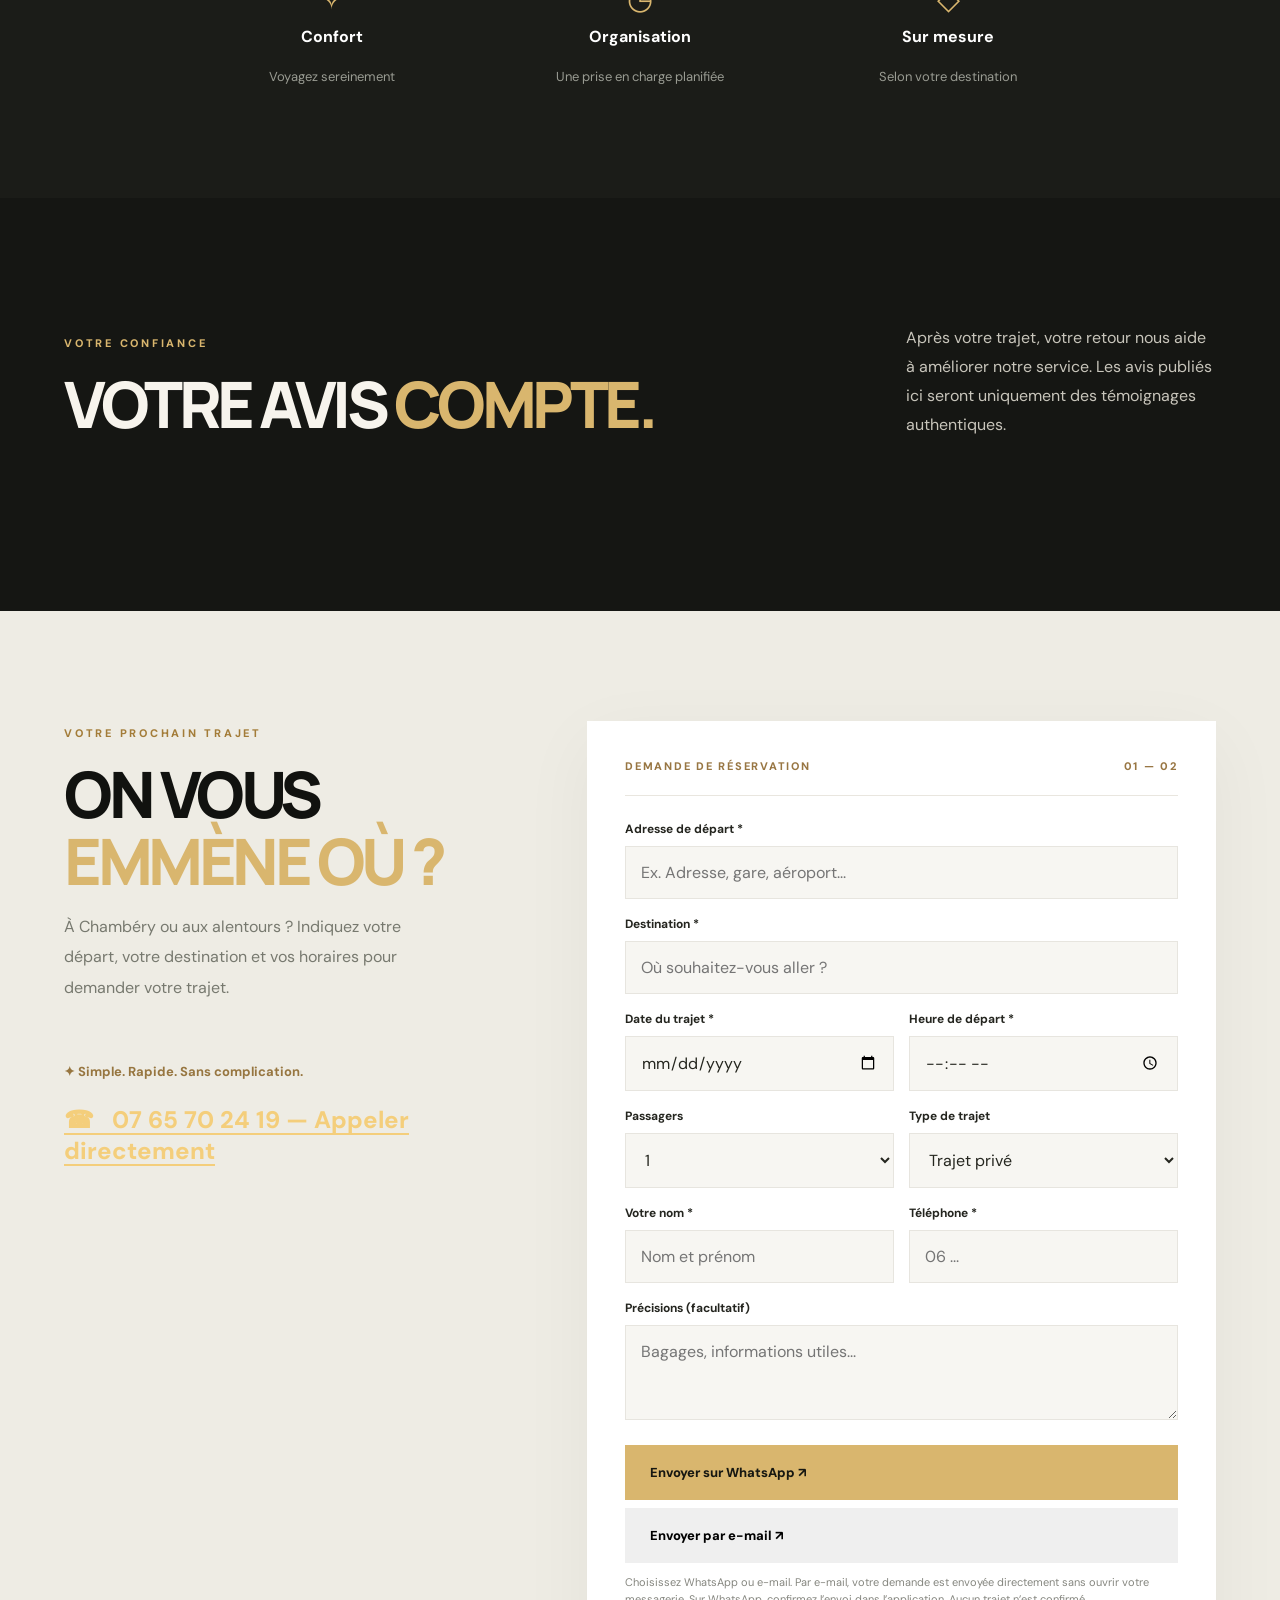
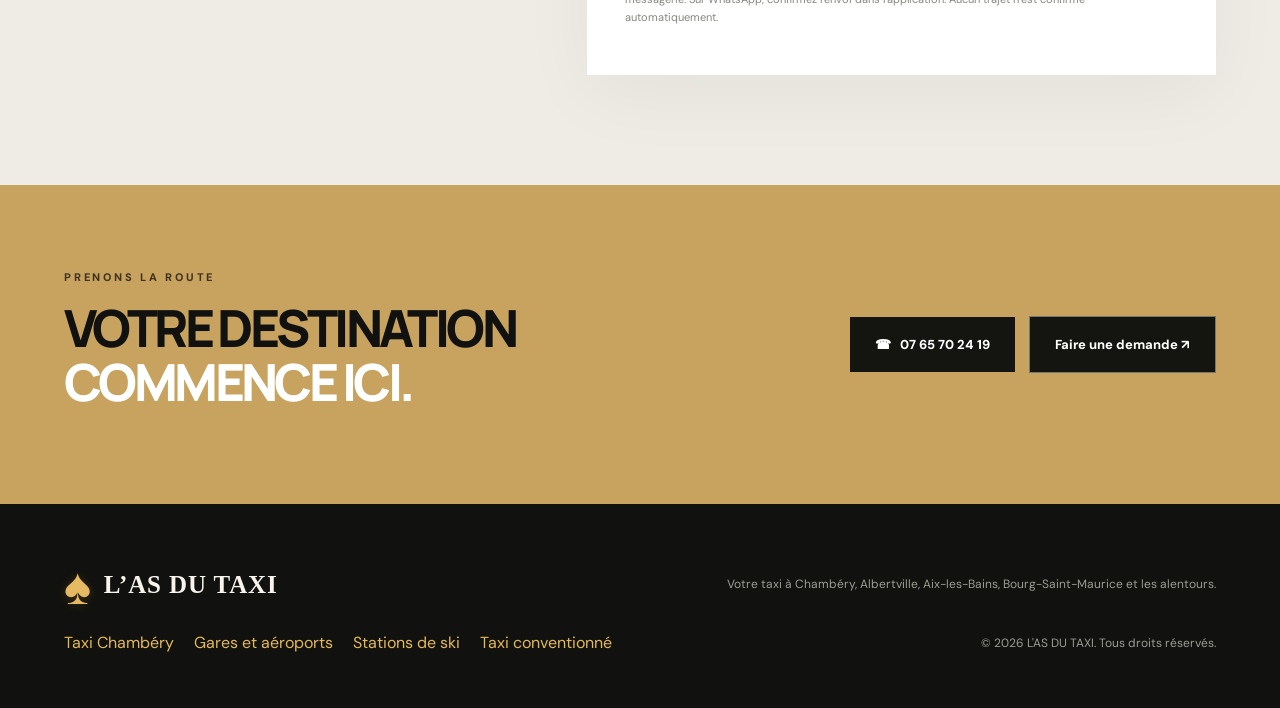
==== commit 017fb3ec: "Add files via upload" ====
--- a/index.html
+++ b/index.html
@@ -1,2 +1,3 @@
 <!DOCTYPE html>
-<html lang="fr"><head><meta charset="utf-8"/><meta content="width=device-width, initial-scale=1" name="viewport"/><meta content="#11120f" name="theme-color"/><meta content="Taxi à Chambéry et en Savoie : gares, aéroports, toutes distances et stations de ski. Demandez votre trajet en ligne ou appelez le 07 65 70 24 19." name="description"/><title>Taxi Chambéry et Savoie | Réservation — L’AS DU TAXI</title><link href="https://fonts.googleapis.com" rel="preconnect"/><link crossorigin="" href="https://fonts.gstatic.com" rel="preconnect"/><link href="https://fonts.googleapis.com/css2?family=DM+Sans:wght@400;500;600;700&amp;family=Manrope:wght@400;500;600;700;800&amp;display=swap" rel="stylesheet"/><link href="/style.css" rel="stylesheet"/><link href="https://www.lasdutaxi.fr/" rel="canonical"/><meta content="index, follow, max-image-preview:large" name="robots"/><meta content="website" property="og:type"/><meta content="L’AS DU TAXI | Taxi Chambéry et Savoie" property="og:title"/><meta content="Réservez votre taxi à Chambéry : gare, aéroports, trajets en Savoie et stations de ski. Contact : 07 65 70 24 19." property="og:description"/><meta content="https://www.lasdutaxi.fr/taxi-premium.png" property="og:image"/><meta content="https://www.lasdutaxi.fr/" property="og:url"/><script type="application/ld+json">{"@context": "https://schema.org", "@type": "TaxiService", "name": "L’AS DU TAXI", "url": "https://www.lasdutaxi.fr/", "telephone": "+33765702419", "image": "https://www.lasdutaxi.fr/taxi-premium.png", "areaServed": [{"@type": "City", "name": "Chambéry"}, {"@type": "City", "name": "Aix-les-Bains"}, {"@type": "City", "name": "Albertville"}, {"@type": "City", "name": "Bourg-Saint-Maurice"}, {"@type": "AdministrativeArea", "name": "Savoie"}], "description": "Service de taxi et réservations de trajets à Chambéry et en Savoie."}</script></head><body><header class="header"><a class="brand" href="#accueil"><span aria-hidden="true" class="brand-spade">♠</span><span class="brand-wordmark">L’AS DU TAXI</span></a><nav id="nav"><a href="#services">Nos services</a><a href="#zone">Zone desservie</a><a href="#avantages">Pourquoi nous ?</a><a href="#reservation">Réservation</a><a href="#contact">Contact</a></nav><a class="header-cta" href="#reservation">Réserver <span>↗</span></a><button aria-expanded="false" aria-label="Ouvrir le menu" class="menu" id="menu">☰</button></header><main><section class="hero" id="accueil"><div class="hero-glow"></div><div class="hero-inner"><div class="eyebrow"><span class="dot"></span> CHAMBÉRY • ALBERTVILLE • AIX-LES-BAINS • BOURG-SAINT-MAURICE</div><h1>VOTRE TAXI<br/><em>EN SAVOIE.</em></h1><p>Chambéry, Albertville, Aix-les-Bains, Bourg-Saint-Maurice et les alentours. Transferts gares &amp; aéroports · Toutes distances.</p><div class="hero-conventionne"><span aria-hidden="true">✓</span> Taxi conventionné Sécurité sociale</div><a class="hero-phone" href="tel:+33765702419"><span aria-hidden="true">☎</span><span><small>APPELEZ VOTRE TAXI</small><strong>07 65 70 24 19</strong></span><span aria-hidden="true">↗</span></a><div class="hero-actions"><a class="btn btn-gold" href="#reservation">Réserver mon taxi <span>↗</span></a><a class="btn btn-outline" href="#services">Découvrir nos services ↓</a></div><div class="hero-facts"><div><strong>01</strong><span>Réservation simple</span></div><div><strong>02</strong><span>Trajets sur mesure</span></div><div><strong>03</strong><span>Confort &amp; sérénité</span></div></div></div><div class="hero-visual"><div class="visual-circle"></div><div class="car-symbol">✦</div><div class="visual-text">PREMIUM<br/><span>TRANSPORT</span></div><div class="visual-road"></div></div><div class="hero-bottom">CHAMBÉRY <span>✦</span> SAVOIE <span>✦</span> VOS TRAJETS EN TOUTE SÉRÉNITÉ</div></section><section class="section services services-showcase" id="services"><h2 class="services-showcase-title">Nos services de taxi à <em>Chambéry</em> et en Savoie</h2><div class="service-photo-grid"><article class="service-photo-card"><div class="service-photo" style="background-image:url('/service-1.jpg')"></div><span aria-hidden="true" class="service-photo-icon">⌖</span><h3>Toutes distances</h3><p>Trajets en Savoie, en France et vers toutes vos destinations.</p><a data-service="Trajet privé" href="#reservation">Réserver <span aria-hidden="true">›</span></a></article><article class="service-photo-card"><div class="service-photo" style="background-image:url('/service-2.jpg')"></div><span aria-hidden="true" class="service-photo-icon">♡</span><h3>Taxi conventionné Sécurité sociale</h3><p>Transport médical assis : rendez-vous, hospitalisation, dialyse, chimiothérapie…</p><a data-service="Taxi conventionné CPAM" href="#reservation">Réserver <span aria-hidden="true">›</span></a></article><article class="service-photo-card"><div class="service-photo" style="background-image:url('/service-3.jpg')"></div><span aria-hidden="true" class="service-photo-icon">✈</span><h3>Aéroports</h3><p>Transferts vers les aéroports de Lyon, Genève, Grenoble et Chambéry.</p><a data-service="Gare / Aéroport" href="#reservation">Réserver <span aria-hidden="true">›</span></a></article><article class="service-photo-card"><div class="service-photo" style="background-image:url('/service-4.jpg')"></div><span aria-hidden="true" class="service-photo-icon">▣</span><h3>Gares</h3><p>Prise en charge et dépose dans les gares de Chambéry et des alentours.</p><a data-service="Gare / Aéroport" href="#reservation">Réserver <span aria-hidden="true">›</span></a></article><article class="service-photo-card"><div class="service-photo" style="background-image:url('/service-5.jpg')"></div><span aria-hidden="true" class="service-photo-icon">⌁</span><h3>Stations de ski</h3><p>Accès aux stations de Savoie : La Plagne, Les Arcs, Courchevel, Méribel…</p><a data-service="Stations de ski" href="#reservation">Réserver <span aria-hidden="true">›</span></a></article><article class="service-photo-card"><div class="service-photo" style="background-image:url('/service-6.jpg')"></div><span aria-hidden="true" class="service-photo-icon">▣</span><h3>Trajets professionnels</h3><p>Déplacements d'affaires, réunions, salons et événements professionnels.</p><a data-service="Professionnel" href="#reservation">Réserver <span aria-hidden="true">›</span></a></article></div><p class="service-footnote">Prestations sur réservation et sous réserve de disponibilité. Transports conventionnés selon les conditions de l’Assurance Maladie.</p><div class="seo-explore"><h3>Découvrez nos trajets en Savoie</h3><p>Informations pratiques sur les prises en charge, les gares, les aéroports et les déplacements vers les stations.</p><div class="seo-links"><a href="/taxi-chambery">Taxi à Chambéry <span>↗</span></a><a href="/gares-aeroports">Gares &amp; aéroports <span>↗</span></a><a href="/stations-ski">Stations de ski <span>↗</span></a><a href="/taxi-conventionne">Taxi conventionné <span>↗</span></a></div></div></section><section class="section local-area" id="zone"><div class="section-head"><div><span class="kicker">VOTRE TAXI LOCAL</span><h2>CHAMBÉRY, ALBERTVILLE<br/><em>AIX-LES-BAINS, BOURG-SAINT-MAURICE ET ALENTOURS.</em></h2></div><p>Au départ de Chambéry, nous étudions vos demandes de trajets dans l'agglomération, en Savoie et vers vos destinations plus lointaines.</p></div><div class="area-grid"><div class="area-panel"><span class="area-label">ZONE DE PRISE EN CHARGE</span><h3>Au cœur de la Savoie</h3><p>Chambéry, Albertville, Aix-les-Bains, Bourg-Saint-Maurice, La Ravoire, Barberaz, Cognin, Bassens, Jacob-Bellecombette, Saint-Alban-Leysse et les alentours.</p><a class="btn btn-gold" href="#reservation">Demander un trajet ↗</a></div><div class="area-panel area-panel-dark"><span class="area-label">TRAJETS SUR DEMANDE</span><h3>Gares, aéroports &amp; longues distances</h3><p>Gare de Chambéry-Challes-les-Eaux, gares voisines et transferts vers les aéroports de la région, sous réserve de disponibilité.</p><a href="https://wa.me/33765702419" rel="noopener noreferrer" target="_blank">Contacter sur WhatsApp ↗</a></div></div></section><section class="statement" id="avantages"><div class="statement-icon">✦</div><span class="kicker">L'EXPÉRIENCE L'AS DU TAXI</span><h2>PLUS QU'UN TRAJET.<br/><em>UNE AUTRE FAÇON</em><br/>DE VOYAGER.</h2><div class="benefits"><div><span>✧</span><strong>Confort</strong><p>Voyagez sereinement</p></div><div><span>◷</span><strong>Organisation</strong><p>Une prise en charge planifiée</p></div><div><span>◇</span><strong>Sur mesure</strong><p>Selon votre destination</p></div></div></section><section class="section reviews" id="avis"><div class="section-head"><div><span class="kicker">VOTRE CONFIANCE</span><h2>VOTRE AVIS <em>COMPTE.</em></h2></div><p>Après votre trajet, votre retour nous aide à améliorer notre service. Les avis publiés ici seront uniquement des témoignages authentiques.</p></div></section><section class="section booking" id="reservation"><div class="booking-intro"><span class="kicker">VOTRE PROCHAIN TRAJET</span><h2>ON VOUS<br/><em>EMMÈNE OÙ ?</em></h2><p>À Chambéry ou aux alentours ? Indiquez votre départ, votre destination et vos horaires pour demander votre trajet.</p><div class="booking-note">✦ Simple. Rapide. Sans complication.</div><a class="booking-phone" href="tel:+33765702419">☎   07 65 70 24 19 — Appeler directement</a></div><form class="booking-form" id="bookingForm"><div class="form-top"><span>DEMANDE DE RÉSERVATION</span><span>01 — 02</span></div><div class="field"><label for="from">Adresse de départ *</label><input id="from" maxlength="180" name="from" placeholder="Ex. Adresse, gare, aéroport..." required=""/></div><div class="field"><label for="to">Destination *</label><input id="to" maxlength="180" name="to" placeholder="Où souhaitez-vous aller ?" required=""/></div><div class="two"><div class="field"><label for="date">Date du trajet *</label><input id="date" name="date" required="" type="date"/></div><div class="field"><label for="time">Heure de départ *</label><input id="time" name="time" required="" type="time"/></div></div><div class="two"><div class="field"><label for="passengers">Passagers</label><select id="passengers" name="passengers"><option>1</option><option>2</option><option>3</option><option>4</option><option>5</option><option>6</option><option>7</option><option>8</option></select></div><div class="field"><label for="service">Type de trajet</label><select id="service" name="service"><option>Trajet privé</option><option>Gare / Aéroport</option><option>Professionnel</option><option>Stations de ski</option><option>Taxi conventionné CPAM</option><option>Autre</option></select></div></div><div class="two"><div class="field"><label for="name">Votre nom *</label><input autocomplete="name" id="name" maxlength="100" name="name" placeholder="Nom et prénom" required=""/></div><div class="field"><label for="phone">Téléphone *</label><input autocomplete="tel" id="phone" maxlength="30" name="phone" placeholder="06 ..." required="" type="tel"/></div></div><div class="field"><label for="details">Précisions (facultatif)</label><textarea id="details" maxlength="500" name="details" placeholder="Bagages, informations utiles..." rows="3"></textarea></div><div aria-hidden="true" class="honeypot"><label for="website">Site web</label><input autocomplete="off" id="website" name="website" tabindex="-1"/></div><div class="booking-actions"><button class="btn btn-gold submit" data-channel="whatsapp" type="button">Envoyer sur WhatsApp ↗</button><button class="btn btn-email submit" data-channel="email" type="button">Envoyer par e-mail ↗</button></div><p class="form-disclaimer">Choisissez WhatsApp ou e-mail. Par e-mail, votre demande est envoyée directement sans ouvrir votre messagerie. Sur WhatsApp, confirmez l’envoi dans l’application. Aucun trajet n’est confirmé automatiquement.</p><div aria-live="polite" class="form-message" id="formMessage" role="status"></div></form></section><section class="contact" id="contact"><div><span class="kicker">PRENONS LA ROUTE</span><h2>VOTRE DESTINATION<br/><em>COMMENCE ICI.</em></h2></div><div class="contact-actions"><a class="btn btn-gold" href="tel:+33765702419">☎   07 65 70 24 19</a><a class="btn btn-outline" href="#reservation">Faire une demande ↗</a></div></section></main><footer><a class="brand" href="#accueil"><span aria-hidden="true" class="brand-spade">♠</span><span class="brand-wordmark">L’AS DU TAXI</span></a><p>Votre taxi à Chambéry, Albertville, Aix-les-Bains, Bourg-Saint-Maurice et les alentours.</p><div class="footer-seo-links"><a href="/taxi-chambery">Taxi Chambéry</a><a href="/gares-aeroports">Gares et aéroports</a><a href="/stations-ski">Stations de ski</a><a href="/taxi-conventionne">Taxi conventionné</a></div><span>© <span id="year"></span> L'AS DU TAXI. Tous droits réservés.</span></footer><a aria-label="Appeler le taxi au 07 65 70 24 19" class="mobile-call" href="tel:+33765702419">☎   Appeler le 07 65 70 24 19</a><script src="/script.js"></script></body></html>
+
+<html lang="fr"><head><meta charset="utf-8"/><meta content="width=device-width, initial-scale=1" name="viewport"/><meta content="#11120f" name="theme-color"/><meta content="Taxi à Chambéry et en Savoie : gares, aéroports, toutes distances et stations de ski. Demandez votre trajet en ligne ou appelez le 07 65 70 24 19." name="description"/><title>Taxi Chambéry et Savoie | Réservation — L’AS DU TAXI</title><link href="https://fonts.googleapis.com" rel="preconnect"/><link crossorigin="" href="https://fonts.gstatic.com" rel="preconnect"/><link href="https://fonts.googleapis.com/css2?family=DM+Sans:wght@400;500;600;700&amp;family=Manrope:wght@400;500;600;700;800&amp;display=swap" rel="stylesheet"/><link href="/style.css" rel="stylesheet"/><link href="https://www.lasdutaxi.fr/" rel="canonical"/><meta content="index, follow, max-image-preview:large" name="robots"/><meta content="website" property="og:type"/><meta content="L’AS DU TAXI | Taxi Chambéry et Savoie" property="og:title"/><meta content="Réservez votre taxi à Chambéry : gare, aéroports, trajets en Savoie et stations de ski. Contact : 07 65 70 24 19." property="og:description"/><meta content="https://www.lasdutaxi.fr/taxi-premium.png" property="og:image"/><meta content="https://www.lasdutaxi.fr/" property="og:url"/><script type="application/ld+json">{"@context": "https://schema.org", "@type": "TaxiService", "name": "L’AS DU TAXI", "url": "https://www.lasdutaxi.fr/", "telephone": "+33765702419", "image": "https://www.lasdutaxi.fr/taxi-premium.png", "areaServed": [{"@type": "City", "name": "Chambéry"}, {"@type": "City", "name": "Aix-les-Bains"}, {"@type": "City", "name": "Albertville"}, {"@type": "City", "name": "Bourg-Saint-Maurice"}, {"@type": "AdministrativeArea", "name": "Savoie"}], "description": "Service de taxi et réservations de trajets à Chambéry et en Savoie."}</script><link href="https://www.lasdutaxi.fr/" hreflang="fr" rel="alternate"/><link href="https://www.lasdutaxi.fr/en/" hreflang="en" rel="alternate"/><link href="https://www.lasdutaxi.fr/" hreflang="x-default" rel="alternate"/></head><body><header class="header"><a class="brand" href="#accueil"><span aria-hidden="true" class="brand-spade">♠</span><span class="brand-wordmark">L’AS DU TAXI</span></a><nav id="nav"><a href="#services">Nos services</a><a href="#zone">Zone desservie</a><a href="#avantages">Pourquoi nous ?</a><a href="#reservation">Réservation</a><a href="#contact">Contact</a></nav><a aria-label="Switch to English" class="lang-switch" href="/en/" lang="en">EN 🇬🇧</a><a class="header-cta" href="#reservation">Réserver <span>↗</span></a><button aria-expanded="false" aria-label="Ouvrir le menu" class="menu" id="menu">☰</button></header><main><section class="hero" id="accueil"><div class="hero-glow"></div><div class="hero-inner"><div class="eyebrow"><span class="dot"></span> CHAMBÉRY • ALBERTVILLE • AIX-LES-BAINS • BOURG-SAINT-MAURICE</div><h1>VOTRE TAXI<br/><em>EN SAVOIE.</em></h1><p>Chambéry, Albertville, Aix-les-Bains, Bourg-Saint-Maurice et les alentours. Transferts gares &amp; aéroports · Toutes distances.</p><div class="hero-conventionne"><span aria-hidden="true">✓</span> Taxi conventionné Sécurité sociale</div><a class="hero-phone" href="tel:+33765702419"><span aria-hidden="true">☎</span><span><small>APPELEZ VOTRE TAXI</small><strong>07 65 70 24 19</strong></span><span aria-hidden="true">↗</span></a><div class="hero-actions"><a class="btn btn-gold" href="#reservation">Réserver mon taxi <span>↗</span></a><a class="btn btn-outline" href="#services">Découvrir nos services ↓</a></div><div class="hero-facts"><div><strong>01</strong><span>Réservation simple</span></div><div><strong>02</strong><span>Trajets sur mesure</span></div><div><strong>03</strong><span>Confort &amp; sérénité</span></div></div></div><div class="hero-visual"><div class="visual-circle"></div><div class="car-symbol">✦</div><div class="visual-text">PREMIUM<br/><span>TRANSPORT</span></div><div class="visual-road"></div></div><div class="hero-bottom">CHAMBÉRY <span>✦</span> SAVOIE <span>✦</span> VOS TRAJETS EN TOUTE SÉRÉNITÉ</div></section><section class="section services services-showcase" id="services"><h2 class="services-showcase-title">Nos services de taxi à <em>Chambéry</em> et en Savoie</h2><div class="service-photo-grid"><article class="service-photo-card"><div class="service-photo" style="background-image:url('/service-1.jpg')"></div><span aria-hidden="true" class="service-photo-icon">⌖</span><h3>Toutes distances</h3><p>Trajets en Savoie, en France et vers toutes vos destinations.</p><a data-service="Trajet privé" href="#reservation">Réserver <span aria-hidden="true">›</span></a></article><article class="service-photo-card"><div class="service-photo" style="background-image:url('/service-2.jpg')"></div><span aria-hidden="true" class="service-photo-icon">♡</span><h3>Taxi conventionné Sécurité sociale</h3><p>Transport médical assis : rendez-vous, hospitalisation, dialyse, chimiothérapie…</p><a data-service="Taxi conventionné CPAM" href="#reservation">Réserver <span aria-hidden="true">›</span></a></article><article class="service-photo-card"><div class="service-photo" style="background-image:url('/service-3.jpg')"></div><span aria-hidden="true" class="service-photo-icon">✈</span><h3>Aéroports</h3><p>Transferts vers les aéroports de Lyon, Genève, Grenoble et Chambéry.</p><a data-service="Gare / Aéroport" href="#reservation">Réserver <span aria-hidden="true">›</span></a></article><article class="service-photo-card"><div class="service-photo" style="background-image:url('/service-4.jpg')"></div><span aria-hidden="true" class="service-photo-icon">▣</span><h3>Gares</h3><p>Prise en charge et dépose dans les gares de Chambéry et des alentours.</p><a data-service="Gare / Aéroport" href="#reservation">Réserver <span aria-hidden="true">›</span></a></article><article class="service-photo-card"><div class="service-photo" style="background-image:url('/service-5.jpg')"></div><span aria-hidden="true" class="service-photo-icon">⌁</span><h3>Stations de ski</h3><p>Accès aux stations de Savoie : La Plagne, Les Arcs, Courchevel, Méribel…</p><a data-service="Stations de ski" href="#reservation">Réserver <span aria-hidden="true">›</span></a></article><article class="service-photo-card"><div class="service-photo" style="background-image:url('/service-6.jpg')"></div><span aria-hidden="true" class="service-photo-icon">▣</span><h3>Trajets professionnels</h3><p>Déplacements d'affaires, réunions, salons et événements professionnels.</p><a data-service="Professionnel" href="#reservation">Réserver <span aria-hidden="true">›</span></a></article></div><p class="service-footnote">Prestations sur réservation et sous réserve de disponibilité. Transports conventionnés selon les conditions de l’Assurance Maladie.</p><div class="seo-explore"><h3>Découvrez nos trajets en Savoie</h3><p>Informations pratiques sur les prises en charge, les gares, les aéroports et les déplacements vers les stations.</p><div class="seo-links"><a href="/taxi-chambery">Taxi à Chambéry <span>↗</span></a><a href="/gares-aeroports">Gares &amp; aéroports <span>↗</span></a><a href="/stations-ski">Stations de ski <span>↗</span></a><a href="/taxi-conventionne">Taxi conventionné <span>↗</span></a></div></div></section><section class="section local-area" id="zone"><div class="section-head"><div><span class="kicker">VOTRE TAXI LOCAL</span><h2>CHAMBÉRY, ALBERTVILLE<br/><em>AIX-LES-BAINS, BOURG-SAINT-MAURICE ET ALENTOURS.</em></h2></div><p>Au départ de Chambéry, nous étudions vos demandes de trajets dans l'agglomération, en Savoie et vers vos destinations plus lointaines.</p></div><div class="area-grid"><div class="area-panel"><span class="area-label">ZONE DE PRISE EN CHARGE</span><h3>Au cœur de la Savoie</h3><p>Chambéry, Albertville, Aix-les-Bains, Bourg-Saint-Maurice, La Ravoire, Barberaz, Cognin, Bassens, Jacob-Bellecombette, Saint-Alban-Leysse et les alentours.</p><a class="btn btn-gold" href="#reservation">Demander un trajet ↗</a></div><div class="area-panel area-panel-dark"><span class="area-label">TRAJETS SUR DEMANDE</span><h3>Gares, aéroports &amp; longues distances</h3><p>Gare de Chambéry-Challes-les-Eaux, gares voisines et transferts vers les aéroports de la région, sous réserve de disponibilité.</p><a href="https://wa.me/33765702419" rel="noopener noreferrer" target="_blank">Contacter sur WhatsApp ↗</a></div></div></section><section class="statement" id="avantages"><div class="statement-icon">✦</div><span class="kicker">L'EXPÉRIENCE L'AS DU TAXI</span><h2>PLUS QU'UN TRAJET.<br/><em>UNE AUTRE FAÇON</em><br/>DE VOYAGER.</h2><div class="benefits"><div><span>✧</span><strong>Confort</strong><p>Voyagez sereinement</p></div><div><span>◷</span><strong>Organisation</strong><p>Une prise en charge planifiée</p></div><div><span>◇</span><strong>Sur mesure</strong><p>Selon votre destination</p></div></div></section><section class="section reviews" id="avis"><div class="section-head"><div><span class="kicker">VOTRE CONFIANCE</span><h2>VOTRE AVIS <em>COMPTE.</em></h2></div><p>Après votre trajet, votre retour nous aide à améliorer notre service. Les avis publiés ici seront uniquement des témoignages authentiques.</p></div></section><section class="section booking" id="reservation"><div class="booking-intro"><span class="kicker">VOTRE PROCHAIN TRAJET</span><h2>ON VOUS<br/><em>EMMÈNE OÙ ?</em></h2><p>À Chambéry ou aux alentours ? Indiquez votre départ, votre destination et vos horaires pour demander votre trajet.</p><div class="booking-note">✦ Simple. Rapide. Sans complication.</div><a class="booking-phone" href="tel:+33765702419">☎   07 65 70 24 19 — Appeler directement</a></div><form class="booking-form" id="bookingForm"><div class="form-top"><span>DEMANDE DE RÉSERVATION</span><span>01 — 02</span></div><div class="field"><label for="from">Adresse de départ *</label><input id="from" maxlength="180" name="from" placeholder="Ex. Adresse, gare, aéroport..." required=""/></div><div class="field"><label for="to">Destination *</label><input id="to" maxlength="180" name="to" placeholder="Où souhaitez-vous aller ?" required=""/></div><div class="two"><div class="field"><label for="date">Date du trajet *</label><input id="date" name="date" required="" type="date"/></div><div class="field"><label for="time">Heure de départ *</label><input id="time" name="time" required="" type="time"/></div></div><div class="two"><div class="field"><label for="passengers">Passagers</label><select id="passengers" name="passengers"><option>1</option><option>2</option><option>3</option><option>4</option><option>5</option><option>6</option><option>7</option><option>8</option></select></div><div class="field"><label for="service">Type de trajet</label><select id="service" name="service"><option>Trajet privé</option><option>Gare / Aéroport</option><option>Professionnel</option><option>Stations de ski</option><option>Taxi conventionné CPAM</option><option>Autre</option></select></div></div><div class="two"><div class="field"><label for="name">Votre nom *</label><input autocomplete="name" id="name" maxlength="100" name="name" placeholder="Nom et prénom" required=""/></div><div class="field"><label for="phone">Téléphone *</label><input autocomplete="tel" id="phone" maxlength="30" name="phone" placeholder="06 ..." required="" type="tel"/></div></div><div class="field"><label for="details">Précisions (facultatif)</label><textarea id="details" maxlength="500" name="details" placeholder="Bagages, informations utiles..." rows="3"></textarea></div><div aria-hidden="true" class="honeypot"><label for="website">Site web</label><input autocomplete="off" id="website" name="website" tabindex="-1"/></div><div class="booking-actions"><button class="btn btn-gold submit" data-channel="whatsapp" type="button">Envoyer sur WhatsApp ↗</button><button class="btn btn-email submit" data-channel="email" type="button">Envoyer par e-mail ↗</button></div><p class="form-disclaimer">Choisissez WhatsApp ou e-mail. Par e-mail, votre demande est envoyée directement sans ouvrir votre messagerie. Sur WhatsApp, confirmez l’envoi dans l’application. Aucun trajet n’est confirmé automatiquement.</p><div aria-live="polite" class="form-message" id="formMessage" role="status"></div></form></section><section class="contact" id="contact"><div><span class="kicker">PRENONS LA ROUTE</span><h2>VOTRE DESTINATION<br/><em>COMMENCE ICI.</em></h2></div><div class="contact-actions"><a class="btn btn-gold" href="tel:+33765702419">☎   07 65 70 24 19</a><a class="btn btn-outline" href="#reservation">Faire une demande ↗</a></div></section></main><footer><a class="brand" href="#accueil"><span aria-hidden="true" class="brand-spade">♠</span><span class="brand-wordmark">L’AS DU TAXI</span></a><p>Votre taxi à Chambéry, Albertville, Aix-les-Bains, Bourg-Saint-Maurice et les alentours.</p><div class="footer-seo-links"><a href="/taxi-chambery">Taxi Chambéry</a><a href="/gares-aeroports">Gares et aéroports</a><a href="/stations-ski">Stations de ski</a><a href="/taxi-conventionne">Taxi conventionné</a></div><span>© <span id="year"></span> L'AS DU TAXI. Tous droits réservés.</span></footer><a aria-label="Appeler le taxi au 07 65 70 24 19" class="mobile-call" href="tel:+33765702419">☎   Appeler le 07 65 70 24 19</a><script src="/script.js"></script></body></html>
--- a/style.css
+++ b/style.css
@@ -123,3 +123,6 @@
 
 /* Pages SEO L’AS DU TAXI */
 .seo-explore{margin:45px auto 0;max-width:1180px;padding:28px;border:1px solid #bca06855;border-radius:18px;background:#191a18}.seo-explore h3{font-size:clamp(22px,3vw,32px);margin:0 0 10px}.seo-explore p{margin:0 0 20px;color:#c6c6c3}.seo-links{display:grid;grid-template-columns:repeat(4,minmax(0,1fr));gap:12px}.seo-links a{border:1px solid #bca06870;border-radius:12px;padding:17px;color:#f3d18a!important;text-decoration:none;font-weight:700;background:#ffffff07}.seo-links a:hover{background:#e5b957;color:#17140c!important}.footer-seo-links{display:flex;flex-wrap:wrap;gap:12px 20px}.footer-seo-links a{color:#e5b957}.seo-page-hero{min-height:500px;padding:165px max(6vw,25px) 90px;background:linear-gradient(90deg,#101110 0%,#101110ec 50%,#10111075 100%),url('/taxi-premium.png') center/cover}.seo-page-inner{max-width:1050px;margin:auto}.seo-page-hero h1{font-size:clamp(40px,6.5vw,85px);line-height:1.05;max-width:900px;margin:18px 0 20px;text-transform:uppercase}.seo-page-hero p{font-size:clamp(17px,2vw,22px);max-width:720px;color:#eee}.seo-content{max-width:1250px;margin:auto}.seo-info-grid{display:grid;grid-template-columns:repeat(3,minmax(0,1fr));gap:20px}.seo-info-card{padding:28px;border:1px solid #c7a65b66;border-radius:18px;background:#191a18}.seo-info-card h2{font-size:24px;margin:0 0 15px;color:#e5b957}.seo-info-card p{line-height:1.7;color:#dededb}.seo-next{margin:45px 0;padding:34px;background:#1c1d1a;border-radius:18px}.seo-next p{max-width:760px;margin-bottom:25px}.seo-more-title{margin-bottom:22px}@media(max-width:900px){.seo-links{grid-template-columns:repeat(2,minmax(0,1fr))}.seo-info-grid{grid-template-columns:1fr}.seo-page-hero{padding-top:140px}}@media(max-width:560px){.seo-links{grid-template-columns:1fr}.seo-page-hero{min-height:410px}.seo-explore{padding:20px}}
+
+/* Bilingual language switch */
+.lang-switch{display:inline-flex;align-items:center;justify-content:center;border:1px solid rgba(210,173,90,.65);color:#e8c778;padding:9px 12px;border-radius:8px;font-size:13px;font-weight:800;white-space:nowrap;text-decoration:none;letter-spacing:.04em}.lang-switch:hover{background:#d9b65b;color:#101010}@media(max-width:760px){.lang-switch{padding:7px 9px;font-size:12px;margin-left:auto;margin-right:10px}}
